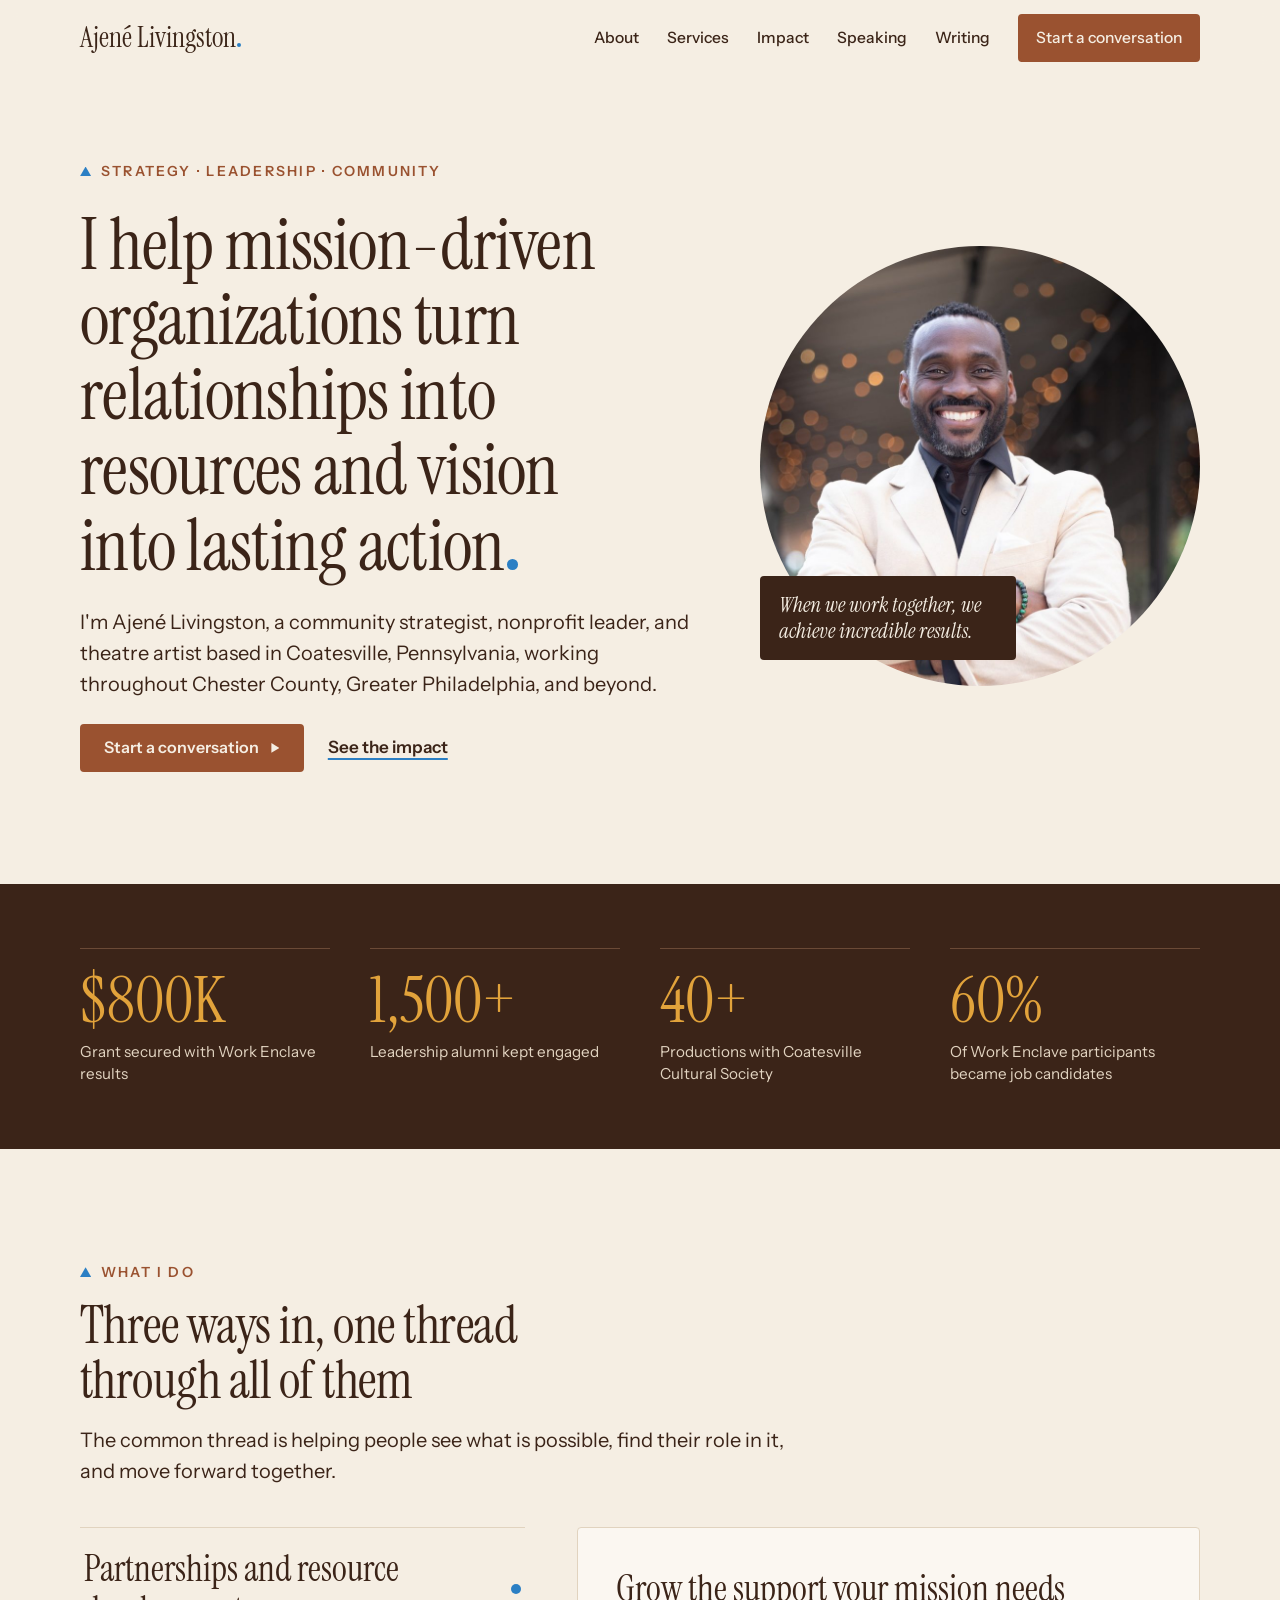
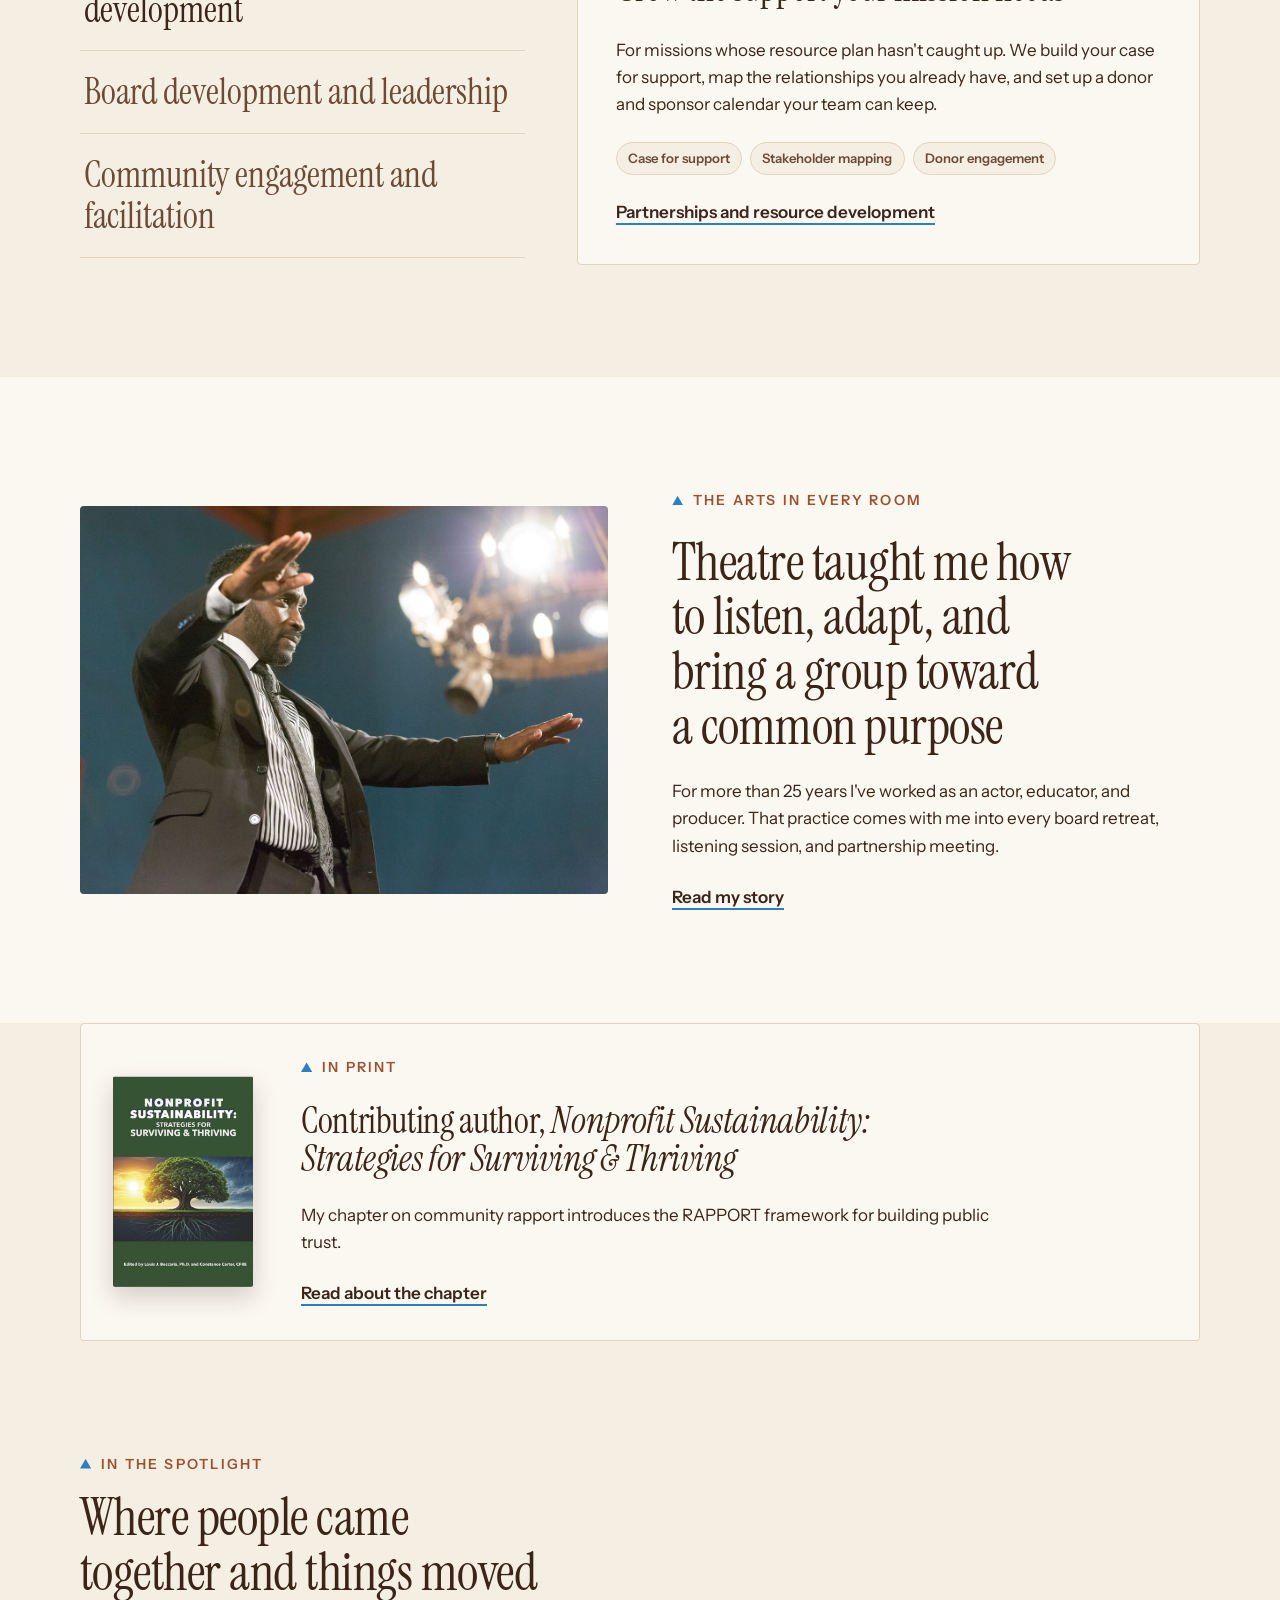
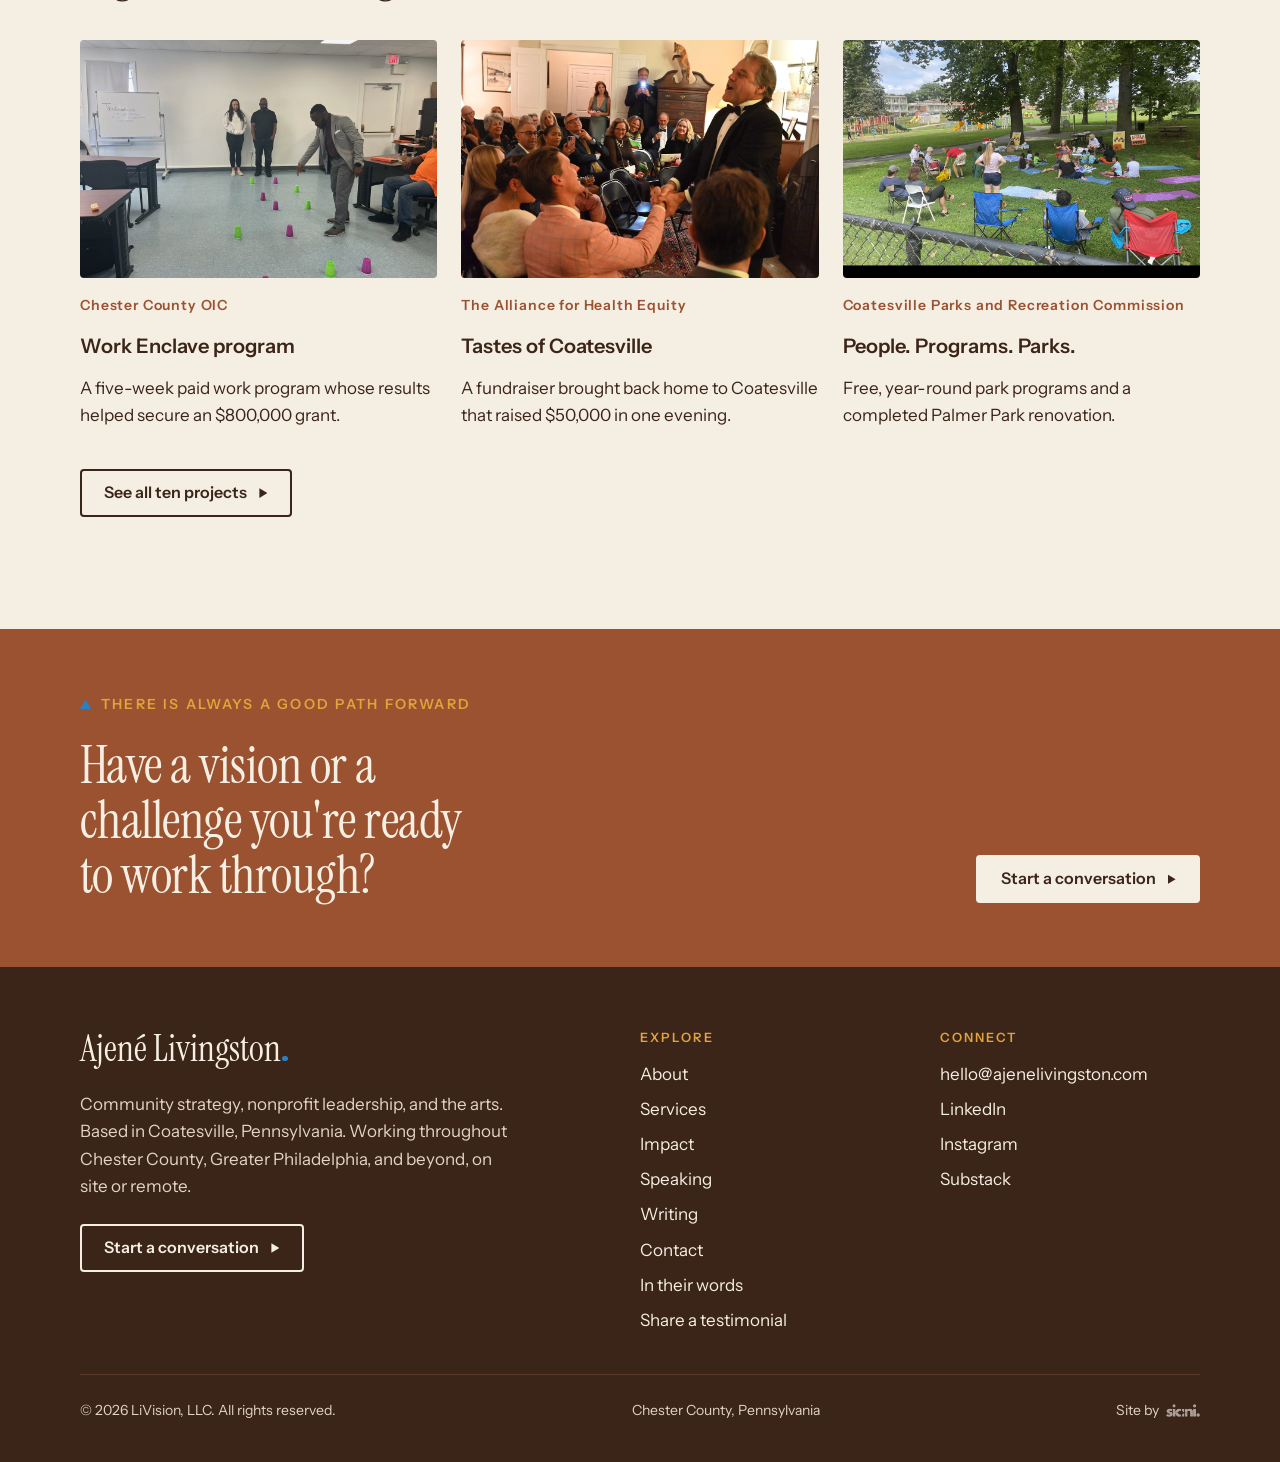
==== index.html @ 31f943c6 "In their words: a testimonials page with a lead letter and every published testimonial; links from e" ====
<!doctype html>
<html lang="en">
<head>
<meta charset="utf-8">
<meta name="viewport" content="width=device-width, initial-scale=1, viewport-fit=cover">
<title>Ajené Livingston | Nonprofit Strategy, Board Development and Community Engagement in Chester County, PA</title>
<meta name="description" content="Coatesville-based Ajené Livingston helps nonprofits, foundations, and community partners across Chester County and Greater Philadelphia build partnerships, grow resources, strengthen boards, and bring communities into the conversation.">
<link rel="canonical" href="https://ajenelivingston.com/">
<meta property="og:type" content="website">
<meta property="og:site_name" content="Ajené Livingston">
<meta property="og:title" content="Ajené Livingston | Community strategist and nonprofit consultant">
<meta property="og:description" content="Partnerships, resource development, board and leadership support, and community engagement for mission-driven organizations in Chester County and Greater Philadelphia.">
<meta property="og:url" content="https://ajenelivingston.com/">
<meta property="og:image" content="https://ajenelivingston.com/assets/og-image.jpg">
<meta name="twitter:card" content="summary_large_image">
<meta name="theme-color" content="#F5EEE3">
<link rel="icon" href="assets/favicon.svg" type="image/svg+xml">
<link rel="preconnect" href="https://fonts.googleapis.com">
<link rel="preconnect" href="https://fonts.gstatic.com" crossorigin>
<link rel="stylesheet" href="https://fonts.googleapis.com/css2?family=Instrument+Sans:wght@400;500;600;700&amp;family=Instrument+Serif:ital@0;1&amp;display=swap">
<link rel="stylesheet" href="assets/styles.css?v=20261022a">
<script type="application/ld+json">
{
  "@context": "https://schema.org",
  "@graph": [
    {
      "@type": "Person",
      "@id": "https://ajenelivingston.com/#ajene",
      "name": "Ajené Livingston",
      "url": "https://ajenelivingston.com/",
      "jobTitle": "Community strategist and nonprofit consultant",
      "description": "Community-centered strategist, nonprofit leader, and performance artist with more than 20 years in nonprofit leadership and community engagement and more than 25 years in theatre.",
      "alumniOf": { "@type": "CollegeOrUniversity", "name": "Cheyney University of Pennsylvania" },
      "worksFor": { "@id": "https://ajenelivingston.com/#livision" },
      "knowsAbout": ["Nonprofit strategy", "Resource development", "Fundraising strategy", "Strategic partnerships", "Board development", "Leadership coaching", "Community engagement", "Meeting and retreat facilitation", "Arts and cultural programming", "Theatre"],
      "homeLocation": { "@type": "Place", "name": "Coatesville, Pennsylvania" },
      "sameAs": ["https://www.linkedin.com/in/ajen%C3%A9-livingston-2b1a8a161/", "https://www.instagram.com/ajene.livingston/", "https://substack.com/@ajenelivingston1"]
    },
    {
      "@type": "ProfessionalService",
      "@id": "https://ajenelivingston.com/#livision",
      "name": "LiVision, LLC",
      "url": "https://ajenelivingston.com/",
      "founder": { "@id": "https://ajenelivingston.com/#ajene" },
      "areaServed": ["Coatesville, PA", "Chester County, PA", "Greater Philadelphia"],
      "serviceType": ["Strategic partnerships and resource development", "Board development and leadership support", "Community engagement and facilitation"]
    }
  ]
}
</script>
</head>
<body>
<div class="intro" id="intro" aria-hidden="true" hidden>
  <p class="intro__mark">Ajené Livingston<span class="intro__dot"></span></p>
</div>
<script>
  (function () {
    var seen = false;
    try { seen = sessionStorage.getItem("al-intro") === "1"; sessionStorage.setItem("al-intro", "1"); } catch (e) {}
    if (seen) return;
    document.getElementById("intro").hidden = false;
    document.documentElement.classList.add("intro-on");
    /* Safety net: never leave the screen up if the main script fails to load */
    setTimeout(function () {
      document.getElementById("intro").hidden = true;
      document.documentElement.classList.remove("intro-on");
    }, 4500);
  })();
</script>
<a class="skip-link" href="#main">Skip to main content</a>

<header class="site-header">
  <div class="wrap header-inner">
    <a class="brand" href="index.html" aria-label="Ajené Livingston, home">Ajené Livingston<span class="dot" aria-hidden="true"></span></a>
    <button class="nav-toggle" type="button" aria-expanded="false" aria-controls="site-nav"><span class="bars" aria-hidden="true"></span><span class="label">Menu</span></button>
    <nav id="site-nav" class="site-nav" aria-label="Main">
      <ul class="nav-list">
        <li><a href="about.html">About</a></li>
        <li><a href="services.html">Services</a></li>
        <li><a href="impact.html">Impact</a></li>
        <li><a href="speaking.html">Speaking</a></li>
        <li><a href="writing.html">Writing</a></li>
        <li><a class="btn btn--small" href="contact.html">Start a conversation</a></li>
      </ul>
    </nav>
  </div>
</header>

<main id="main">
  <section class="hero" aria-labelledby="hero-title">
    <div class="wrap hero-grid">
      <div class="hero-copy">
        <p class="eyebrow rise">Strategy · Leadership · Community</p>
        <h1 id="hero-title" class="rise rise-2">I help mission-driven organizations turn relationships into resources and vision into lasting action<span class="dot" aria-hidden="true"></span></h1>
        <p class="lede rise rise-3">I'm Ajené Livingston, a community strategist, nonprofit leader, and theatre artist based in Coatesville, Pennsylvania, working throughout Chester County, Greater Philadelphia, and beyond.</p>
        <div class="actions rise rise-4">
          <a class="btn" href="contact.html">Start a conversation</a>
          <a class="text-link" href="impact.html">See the impact</a>
        </div>
      </div>
      <div class="hero-media">
        <img class="photo photo--circle" src="assets/images/portrait-cream.jpg" width="900" height="900" fetchpriority="high" alt="Ajené Livingston smiling, arms crossed, in a cream blazer under string lights.">
        <p class="hero-badge hero-badge--quote">When we work together, we achieve incredible results.</p>
      </div>
    </div>
  </section>

  <section class="proof on-dark" aria-labelledby="proof-title">
    <div class="wrap">
      <h2 id="proof-title" class="visually-hidden">By the numbers</h2>
      <ul class="proof-grid" role="list">
        <li class="stat"><span class="stat__num" data-count="800" data-prefix="$" data-suffix="K">$800K</span><span class="stat__label">Grant secured with Work Enclave results</span></li>
        <li class="stat"><span class="stat__num" data-count="1500" data-suffix="+">1,500+</span><span class="stat__label">Leadership alumni kept engaged</span></li>
        <li class="stat"><span class="stat__num" data-count="40" data-suffix="+">40+</span><span class="stat__label">Productions with Coatesville Cultural Society</span></li>
        <li class="stat"><span class="stat__num" data-count="60" data-suffix="%">60%</span><span class="stat__label">Of Work Enclave participants became job candidates</span></li>
      </ul>
    </div>
  </section>

  <section class="section" aria-labelledby="services-title">
    <div class="wrap">
      <div class="section-head">
        <p class="eyebrow">What I do</p>
        <h2 id="services-title">Three ways in, one thread through all of them</h2>
        <p class="lede">The common thread is helping people see what is possible, find their role in it, and move forward together.</p>
      </div>
      <div class="tabs" data-tabs>
        <div class="tablist" role="tablist" aria-label="Services" aria-orientation="vertical">
          <button class="tab" role="tab" id="tab-1" aria-controls="panel-1" aria-selected="true" tabindex="0">Partnerships and resource development</button>
          <button class="tab" role="tab" id="tab-2" aria-controls="panel-2" aria-selected="false" tabindex="-1">Board development and leadership</button>
          <button class="tab" role="tab" id="tab-3" aria-controls="panel-3" aria-selected="false" tabindex="-1">Community engagement and facilitation</button>
        </div>
        <div>
          <div class="tabpanel" role="tabpanel" id="panel-1" aria-labelledby="tab-1" tabindex="0">
            <h3>Grow the support your mission needs</h3>
            <p>For missions whose resource plan hasn't caught up. We build your case for support, map the relationships you already have, and set up a donor and sponsor calendar your team can keep.</p>
            <ul class="tag-row" aria-label="Includes">
              <li class="tag">Case for support</li><li class="tag">Stakeholder mapping</li><li class="tag">Donor engagement</li>
            </ul>
            <a class="text-link" href="partnerships.html">Partnerships and resource development</a>
          </div>
          <div class="tabpanel" role="tabpanel" id="panel-2" aria-labelledby="tab-2" tabindex="0" hidden>
            <h3>Leadership that can move with confidence</h3>
            <p>For leaders and boards in growth or transition. We name the real question, make clear decisions, and give every board member a role they can own.</p>
            <ul class="tag-row" aria-label="Includes">
              <li class="tag">Board retreats</li><li class="tag">Strategic plans</li><li class="tag">Leadership coaching</li>
            </ul>
            <a class="text-link" href="board-leadership.html">Board development and leadership support</a>
          </div>
          <div class="tabpanel" role="tabpanel" id="panel-3" aria-labelledby="tab-3" tabindex="0" hidden>
            <h3>Projects shaped with the community</h3>
            <p>For projects that need to hear from residents. I design the invitation, facilitate with care, and make sure people see how their input gets used.</p>
            <ul class="tag-row" aria-label="Includes">
              <li class="tag">Community listening</li><li class="tag">Facilitation</li><li class="tag">Cultural programming</li>
            </ul>
            <a class="text-link" href="community-engagement.html">Community engagement and facilitation</a>
          </div>
        </div>
      </div>
    </div>
  </section>

  <section class="section" style="background: var(--paper);" aria-labelledby="thread-title">
    <div class="wrap thread">
      <img class="photo" src="assets/images/gospel-arms.jpg" width="1200" height="883" loading="lazy" style="aspect-ratio: 1200 / 883;" alt="Ajené on stage as the Preacher in The Gospel at Colonus, arms outstretched beneath a candle chandelier.">
      <div class="stack">
        <p class="eyebrow">The arts in every room</p>
        <h2 id="thread-title">Theatre taught me how to listen, adapt, and bring a group toward a common purpose</h2>
        <p>For more than 25 years I've worked as an actor, educator, and producer. That practice comes with me into every board retreat, listening session, and partnership meeting.</p>
        <a class="text-link" href="about.html">Read my story</a>
      </div>
    </div>
  </section>

  <section class="section" style="padding-top: 0;" aria-labelledby="print-title">
    <div class="wrap">
      <div class="print-strip">
        <img src="assets/images/book-cover.jpg" width="900" height="1354" loading="lazy" alt="Cover of Nonprofit Sustainability: Strategies for Surviving and Thriving">
        <div class="stack">
          <p class="eyebrow">In print</p>
          <h2 id="print-title">Contributing author, <cite>Nonprofit Sustainability: Strategies for Surviving &amp; Thriving</cite></h2>
          <p>My chapter on community rapport introduces the RAPPORT framework for building public trust.</p>
          <a class="text-link" href="writing.html">Read about the chapter</a>
        </div>
      </div>
    </div>
  </section>

  <section class="section" style="padding-top: 0;" aria-labelledby="work-title">
    <div class="wrap">
      <div class="section-head">
        <p class="eyebrow">In the spotlight</p>
        <h2 id="work-title">Where people came together and things moved</h2>
      </div>
      <ul class="card-grid card-grid--swipe" role="list" aria-label="Featured projects">
        <li class="card">
          <img class="photo" src="assets/images/trust-exercise.jpg" width="1200" height="900" loading="lazy" style="aspect-ratio: 3 / 2; object-fit: cover;" alt="Ajené leading a trust exercise with Work Enclave participants in a training room.">
          <p class="card__org">Chester County OIC</p>
          <h3><a href="impact.html#work-enclave">Work Enclave program</a></h3>
          <p>A five-week paid work program whose results helped secure an $800,000 grant.</p>
        </li>
        <li class="card">
          <img class="photo" src="assets/images/tastes-tenor-crowd.jpg" width="1200" height="801" loading="lazy" style="aspect-ratio: 3 / 2; object-fit: cover;" alt="A tenor in a tuxedo sings while holding hands with a smiling guest in the front row of a full parlor at Tastes of Coatesville.">
          <p class="card__org">The Alliance for Health Equity</p>
          <h3><a href="impact.html#tastes-of-coatesville">Tastes of Coatesville</a></h3>
          <p>A fundraiser brought back home to Coatesville that raised $50,000 in one evening.</p>
        </li>
        <li class="card">
          <img class="photo" src="assets/images/park-story-circle.jpg" width="1200" height="800" loading="lazy" style="aspect-ratio: 3 / 2;" alt="Children gathered on mats for storytelling under shade trees while families watch from lawn chairs at Sundays in the Park.">
          <p class="card__org">Coatesville Parks and Recreation Commission</p>
          <h3><a href="impact.html#parks">People. Programs. Parks.</a></h3>
          <p>Free, year-round park programs and a completed Palmer Park renovation.</p>
        </li>
      </ul>
      <p style="margin-top: var(--space-4);"><a class="btn btn--outline" href="impact.html">See all ten projects</a></p>
    </div>
  </section>

  <!-- Hidden until a testimonial is published in Airtable; testimonials.js reveals it. -->
  <section class="section" style="background: var(--paper);" data-testimonials-section hidden aria-labelledby="quote-title">
    <div class="wrap">
      <div class="t-layout">
        <div class="t-head">
          <p class="eyebrow">In their words</p>
          <h2 id="quote-title">From the people in the room</h2>
        </div>
        <div data-testimonials="home"></div>
      </div>
    </div>
  </section>

  <section class="cta-band section--tight on-dark" aria-labelledby="cta-title">
    <div class="wrap inner">
      <div class="stack">
        <p class="eyebrow">There is always a good path forward</p>
        <h2 id="cta-title">Have a vision or a challenge you're ready to work through?</h2>
      </div>
      <a class="btn" href="contact.html">Start a conversation</a>
    </div>
  </section>
</main>

<footer class="site-footer on-dark">
  <div class="wrap">
    <div class="footer-grid">
      <div class="stack">
        <p class="footer-brand">Ajené Livingston<span class="dot" aria-hidden="true"></span></p>
        <p class="footer-note">Community strategy, nonprofit leadership, and the arts. Based in Coatesville, Pennsylvania. Working throughout Chester County, Greater Philadelphia, and beyond, on site or remote.</p>
        <p><a class="btn btn--outline" href="contact.html">Start a conversation</a></p>
      </div>
      <nav aria-label="Footer">
        <h2>Explore</h2>
        <ul class="footer-list">
          <li><a href="about.html">About</a></li>
          <li><a href="services.html">Services</a></li>
          <li><a href="impact.html">Impact</a></li>
          <li><a href="speaking.html">Speaking</a></li>
          <li><a href="writing.html">Writing</a></li>
          <li><a href="contact.html">Contact</a></li>
          <li><a href="testimonials.html">In their words</a></li>
          <li><a href="share.html">Share a testimonial</a></li>
        </ul>
      </nav>
      <div>
        <h2>Connect</h2>
        <ul class="footer-list">
          <li><a href="mailto:hello@ajenelivingston.com">hello@ajenelivingston.com</a></li>
          <li><a href="https://www.linkedin.com/in/ajen%C3%A9-livingston-2b1a8a161/">LinkedIn</a></li>
          <li><a href="https://www.instagram.com/ajene.livingston/">Instagram</a></li>
          <li><a href="https://substack.com/@ajenelivingston1">Substack</a></li>
        </ul>
      </div>
    </div>
    <div class="footer-legal">
      <p>© <span id="year">2026</span> LiVision, LLC. All rights reserved.</p>
      <p>Chester County, Pennsylvania</p>
      <p class="by-sc">Site by <img src="assets/images/siani-creates.png" alt="Siani Creates" width="35" height="13" loading="lazy"></p>
    </div>
  </div>
</footer>
<script src="assets/site.js?v=20261022a" defer></script>
<script src="assets/testimonials.js?v=20261022a" defer></script>
</body>
</html>
---- assets/styles.css ----
/* Ajené Livingston · site styles
   Layout: left-aligned editorial grid on cream; people in circles; one Lagoon dot per screen;
   mahogany bands for proof, clay for action. Single brand theme by design. */
:root {
  --cream: #F5EEE3;
  --paper: #FBF7F1;
  --sand: #EDE3D4;
  --line: #E1D3BF;
  --clay: #9A5230;
  --clay-deep: #7E4225;
  --marigold: #E2A33B;
  --mahogany: #3B2418;
  --ink: #3B2418;
  --muted: #6B4A36;
  --lagoon: #2B7FC4;
  --on-dark: #F5EEE3;
  --on-dark-muted: #E2D4C1;

  --font-display: "Instrument Serif", "Iowan Old Style", "Palatino Linotype", Georgia, serif;
  --font-text: "Instrument Sans", "Helvetica Neue", Arial, sans-serif;

  --step--1: 0.875rem;
  --step-0: 1.0625rem;
  --step-1: 1.25rem;
  --step-2: 1.5rem;
  --step-3: clamp(1.75rem, 1.4rem + 1.4vw, 2.25rem);
  --step-4: clamp(2.25rem, 1.6rem + 2.6vw, 3.25rem);
  --step-5: clamp(2.6rem, 1.7rem + 4vw, 4.5rem);

  --space-1: 0.5rem;
  --space-2: 1rem;
  --space-3: 1.5rem;
  --space-4: 2.5rem;
  --space-5: 4rem;
  --space-6: clamp(4rem, 3rem + 5vw, 7.5rem);

  --wrap: 1200px;
  --gutter: clamp(16px, 4vw, 40px);
  --radius: 4px;
  color-scheme: light;
}

*, *::before, *::after { box-sizing: border-box; }
html { scroll-behavior: smooth; -webkit-text-size-adjust: 100%; }
body {
  margin: 0;
  background: var(--cream);
  color: var(--ink);
  font-family: var(--font-text);
  font-size: var(--step-0);
  line-height: 1.6;
  text-rendering: optimizeLegibility;
}
img, video { max-width: 100%; height: auto; display: block; }
h1, h2, h3, h4 { margin: 0; font-weight: 400; text-wrap: balance; }
h1, h2 { font-family: var(--font-display); line-height: 1.05; letter-spacing: -0.01em; }
h1 { font-size: var(--step-5); }
h2 { font-size: var(--step-4); }
h3 { font-family: var(--font-text); font-size: var(--step-1); font-weight: 600; line-height: 1.3; }
p { margin: 0; max-width: 65ch; }
ul, ol { margin: 0; padding: 0; }
a { color: var(--ink); text-decoration-color: var(--lagoon); text-decoration-thickness: 2px; text-underline-offset: 5px; }
a:hover { color: var(--clay); }
:focus-visible { outline: 3px solid var(--lagoon); outline-offset: 3px; border-radius: 2px; }
.on-dark :focus-visible, .site-footer :focus-visible { outline-color: var(--marigold); }
.visually-hidden { position: absolute !important; width: 1px; height: 1px; padding: 0; margin: -1px; overflow: hidden; clip: rect(0 0 0 0); white-space: nowrap; border: 0; }

.wrap { width: 100%; max-width: var(--wrap); margin-inline: auto; padding-inline: var(--gutter); }
.section { padding-block: var(--space-6); }
.section--tight { padding-block: var(--space-5); }
.stack { display: flex; flex-direction: column; gap: var(--space-3); }
.lede { font-size: var(--step-1); line-height: 1.55; color: var(--ink); max-width: 60ch; }
.muted { color: var(--muted); }

/* The brand's period */
.dot { display: inline-block; width: 0.15em; height: 0.15em; border-radius: 50%; background: var(--lagoon); margin-left: 0.04em; vertical-align: baseline; }

/* Section marker: small Lagoon triangle + label */
.eyebrow {
  display: inline-flex; align-items: center; gap: 0.6rem;
  font-size: var(--step--1); font-weight: 600; letter-spacing: 0.16em; text-transform: uppercase; color: var(--clay);
}
.eyebrow::before {
  content: ""; width: 0.7rem; height: 0.6rem; background: var(--lagoon);
  clip-path: polygon(50% 0, 100% 100%, 0 100%); flex: none;
}
.on-dark .eyebrow { color: var(--marigold); }

/* Skip link */
.skip-link {
  position: absolute; left: var(--gutter); top: -100px; z-index: 100;
  background: var(--mahogany); color: var(--on-dark); padding: 0.75rem 1rem; text-decoration: none; font-weight: 600;
}
.skip-link:focus { top: calc(env(safe-area-inset-top, 0px) + 12px); color: var(--on-dark); }

/* Header */
.site-header {
  position: sticky; top: env(safe-area-inset-top, 0px); z-index: 50;
  background: rgba(245, 238, 227, 0.94);
  backdrop-filter: saturate(1.2) blur(8px);
  border-bottom: 1px solid transparent;
  transition: border-color 0.2s ease, box-shadow 0.2s ease;
}
.site-header.is-scrolled { border-bottom-color: var(--line); }
.header-inner { display: flex; align-items: center; justify-content: space-between; gap: var(--space-2); min-height: 76px; }
.brand { font-family: var(--font-display); font-size: 1.75rem; line-height: 1; text-decoration: none; color: var(--ink); white-space: nowrap; }
.brand:hover { color: var(--ink); }
.nav-list { display: flex; align-items: center; gap: 1.75rem; list-style: none; }
.nav-list a { text-decoration: none; font-weight: 500; font-size: 0.975rem; padding-block: 0.6rem; display: inline-block; }
.nav-list a[aria-current="page"], .nav-list a[aria-current="true"] { text-decoration: underline; text-decoration-color: var(--lagoon); text-decoration-thickness: 2px; text-underline-offset: 8px; }
.nav-toggle {
  display: none; align-items: center; gap: 0.5rem; min-height: 44px; padding: 0 0.9rem;
  background: transparent; border: 1px solid var(--line); color: var(--ink); font: 600 0.95rem var(--font-text); border-radius: var(--radius); cursor: pointer;
}
.nav-toggle .bars { width: 18px; height: 12px; position: relative; }
.nav-toggle .bars::before, .nav-toggle .bars::after { content: ""; position: absolute; left: 0; right: 0; height: 2px; background: currentColor; transition: transform 0.2s ease; }
.nav-toggle .bars::before { top: 1px; }
.nav-toggle .bars::after { bottom: 1px; }
.nav-toggle[aria-expanded="true"] .bars::before { transform: translateY(4px) rotate(45deg); }
.nav-toggle[aria-expanded="true"] .bars::after { transform: translateY(-5px) rotate(-45deg); }

@media (max-width: 920px) {
  .nav-toggle { display: inline-flex; }
  .site-nav { position: absolute; left: 0; right: 0; top: 100%; background: var(--cream); border-bottom: 1px solid var(--line); }
  .site-nav[data-open="false"] { display: none; }
  .nav-list { flex-direction: column; align-items: stretch; gap: 0; padding: 0.5rem var(--gutter) 1.25rem; }
  .nav-list a { display: block; padding-block: 0.85rem; border-bottom: 1px solid var(--line); }
  .nav-list li:last-child a { border-bottom: 0; }
  .nav-list .btn { margin-top: 1rem; justify-content: center; }
}

/* Buttons */
.btn {
  display: inline-flex; align-items: center; gap: 0.75rem; min-height: 48px; padding: 0 1.4rem;
  background: var(--clay); color: var(--on-dark); text-decoration: none; font-weight: 600; font-size: 1rem;
  border: 2px solid var(--clay); border-radius: var(--radius); cursor: pointer; font-family: var(--font-text);
  transition: background 0.2s ease, border-color 0.2s ease, transform 0.2s ease;
}
.btn::after { content: ""; width: 0.5rem; height: 0.6rem; background: currentColor; clip-path: polygon(0 0, 100% 50%, 0 100%); transition: transform 0.2s ease; }
.btn:hover { background: var(--clay-deep); border-color: var(--clay-deep); color: var(--on-dark); }
.btn:hover::after { transform: translateX(3px); }
.btn--outline { background: transparent; color: var(--ink); border-color: var(--ink); }
.btn--outline:hover { background: var(--ink); color: var(--on-dark); border-color: var(--ink); }
.on-dark .btn--outline { color: var(--on-dark); border-color: var(--on-dark); }
.on-dark .btn--outline:hover { background: var(--on-dark); color: var(--mahogany); }
.btn--small { min-height: 44px; padding: 0 1rem; font-size: 0.95rem; }
.text-link { font-weight: 600; }
.actions { display: flex; flex-wrap: wrap; align-items: center; gap: 1rem 1.5rem; }

/* Media placeholders: where photos and video go */
.media {
  position: relative; width: 100%; max-width: 100%; aspect-ratio: var(--ratio, 4 / 3);
  background: repeating-linear-gradient(135deg, var(--paper) 0 14px, var(--sand) 14px 15px);
  border: 2px dashed #C9AE8F; border-radius: var(--radius);
  display: flex; flex-direction: column; align-items: center; justify-content: center; gap: 0.4rem;
  padding: 1.25rem; text-align: center; color: var(--muted);
}
.media__tag { font-size: 0.75rem; font-weight: 700; letter-spacing: 0.18em; text-transform: uppercase; color: var(--clay); }
.media__desc { font-size: 0.9rem; line-height: 1.45; max-width: 34ch; }
.media__size { font-size: 0.78rem; font-variant-numeric: tabular-nums; }
.media--circle { border-radius: 50%; --ratio: 1 / 1; padding: 12%; }
.media--video { --ratio: 16 / 9; background: var(--mahogany); border-color: #6B4A36; color: var(--on-dark-muted); }
.media--video .media__tag { color: var(--marigold); }
.play {
  width: 72px; height: 72px; border-radius: 50%; border: 0; background: var(--cream); color: var(--mahogany);
  display: inline-flex; align-items: center; justify-content: center; cursor: pointer; margin-bottom: 0.5rem;
  transition: transform 0.2s ease, background 0.2s ease;
}
.play::before { content: ""; width: 20px; height: 24px; margin-left: 5px; background: currentColor; clip-path: polygon(0 0, 100% 50%, 0 100%); }
.play:hover { transform: scale(1.06); background: var(--marigold); }
.media__status { font-size: 0.85rem; color: var(--on-dark); min-height: 1.4em; }

/* Hero */
.hero { padding-block: clamp(2.5rem, 2rem + 4vw, 6rem) var(--space-6); }
.hero-grid { display: grid; grid-template-columns: minmax(0, 7fr) minmax(0, 5fr); gap: clamp(2rem, 5vw, 5rem); align-items: center; }
.hero h1 { font-size: clamp(2.5rem, 1.6rem + 3.6vw, 4.6rem); }
.hero-copy { display: flex; flex-direction: column; gap: var(--space-3); min-width: 0; }
.hero-media { position: relative; min-width: 0; }
.hero-media .media--circle { max-width: 460px; margin-inline: auto; }
.hero-badge {
  position: absolute; left: 0; bottom: 6%; background: var(--mahogany); color: var(--on-dark);
  padding: 0.9rem 1.1rem; max-width: 15rem; font-size: 0.9rem; line-height: 1.4; border-radius: var(--radius);
}
.hero-badge strong { display: block; font-family: var(--font-display); font-weight: 400; font-size: 2rem; line-height: 1; color: var(--marigold); }
@media (max-width: 860px) {
  .hero-grid { grid-template-columns: minmax(0, 1fr); }
  .hero-media .media--circle { max-width: 340px; }
}

/* Load sequence: one orchestrated moment */
@media (prefers-reduced-motion: no-preference) {
  .rise { animation: rise 0.7s cubic-bezier(.2,.7,.2,1) both; }
  .rise-2 { animation-delay: 0.08s; }
  .rise-3 { animation-delay: 0.16s; }
  .rise-4 { animation-delay: 0.24s; }
  .hero h1 .dot, .page-hero h1 .dot { animation: drop 0.6s cubic-bezier(.3,1.6,.5,1) 0.55s both; }
  .hero-media .media--circle { animation: grow 0.9s cubic-bezier(.2,.7,.2,1) 0.1s both; }
}
@keyframes rise { from { opacity: 0; transform: translateY(14px); } to { opacity: 1; transform: none; } }
@keyframes drop { from { transform: translateY(-0.8em) scale(0.4); } to { transform: none; } }
@keyframes grow { from { transform: scale(0.94); opacity: 0.4; } to { transform: none; opacity: 1; } }

/* Opening screen: wordmark on cream, then the homepage */
html.intro-on { overflow: hidden; }
.intro-on .rise, .intro-on .hero h1 .dot, .intro-on .hero-media .media--circle { animation-play-state: paused; }
.intro {
  position: fixed; inset: 0; z-index: 200; background: var(--cream);
  display: flex; align-items: center; justify-content: center; padding-inline: 16px;
  transition: opacity 0.6s ease, transform 0.7s cubic-bezier(.7,0,.3,1);
}
.intro__mark {
  margin: 0; max-width: none; font-family: var(--font-display); font-size: clamp(2.6rem, 1.4rem + 6vw, 6.5rem);
  line-height: 1; letter-spacing: -0.01em; color: var(--ink); white-space: nowrap; opacity: 0; transform: translateY(16px);
}
.intro__dot {
  display: inline-block; width: 0.15em; height: 0.15em; border-radius: 50%; background: var(--lagoon);
  margin-left: 0.05em; opacity: 0; transform: translateY(-1.2em) scale(0.3);
}
.intro--go .intro__mark { animation: rise 0.8s cubic-bezier(.2,.7,.2,1) forwards; }
.intro--go .intro__dot { animation: dropin 0.55s cubic-bezier(.3,1.6,.5,1) 0.75s forwards; }
.intro--out { opacity: 0; transform: translateY(-4%); }
@keyframes dropin { from { opacity: 1; transform: translateY(-1.2em) scale(0.3); } to { opacity: 1; transform: none; } }
@media (prefers-reduced-motion: reduce) {
  .intro__mark, .intro__dot { opacity: 1; transform: none; }
  .intro--out { transform: none; }
}

/* Proof band */
.proof { background: var(--mahogany); color: var(--on-dark); padding-block: var(--space-5); }
.proof-grid { display: grid; grid-template-columns: repeat(4, minmax(0, 1fr)); gap: var(--space-4); }
.stat { display: flex; flex-direction: column; gap: 0.5rem; border-top: 1px solid #6B4A36; padding-top: 1.25rem; }
.stat__num { font-family: var(--font-display); font-size: clamp(2.75rem, 2rem + 2.5vw, 4rem); line-height: 1; color: var(--marigold); font-variant-numeric: tabular-nums; }
.stat__label { font-size: 0.95rem; line-height: 1.45; color: var(--on-dark-muted); }
@media (max-width: 860px) { .proof-grid { grid-template-columns: repeat(2, minmax(0, 1fr)); } }
@media (max-width: 460px) { .proof-grid { grid-template-columns: minmax(0, 1fr); } }

/* Section head */
.section-head { display: flex; flex-direction: column; gap: var(--space-2); margin-bottom: var(--space-4); max-width: 46rem; }

/* Tabs */
.tabs { display: grid; grid-template-columns: minmax(0, 5fr) minmax(0, 7fr); gap: clamp(1.5rem, 4vw, 4rem); align-items: start; }
.tablist { display: flex; flex-direction: column; border-top: 1px solid var(--line); }
.tab {
  text-align: left; background: transparent; border: 0; border-bottom: 1px solid var(--line); padding: 1.25rem 0.25rem;
  font: 400 var(--step-3) / 1.15 var(--font-display); color: var(--muted); cursor: pointer; display: flex; align-items: baseline; gap: 0.9rem;
  transition: color 0.2s ease;
}
.tab .tab__num { font: 600 0.8rem var(--font-text); letter-spacing: 0.12em; color: var(--clay); min-width: 1.6rem; }
.tab:hover { color: var(--ink); }
.tab[aria-selected="true"] { color: var(--ink); }
.tab[aria-selected="true"]::after { content: ""; width: 0.3em; height: 0.3em; border-radius: 50%; background: var(--lagoon); margin-left: auto; align-self: center; flex: none; }
.tabpanel { background: var(--paper); border: 1px solid var(--line); border-radius: var(--radius); padding: clamp(1.5rem, 3vw, 2.5rem); display: flex; flex-direction: column; gap: var(--space-3); min-width: 0; }
.tabpanel h3 { font-family: var(--font-display); font-weight: 400; font-size: var(--step-3); }
.tag-row { display: flex; flex-wrap: wrap; gap: 0.5rem; list-style: none; }
.tag { font-size: 0.82rem; font-weight: 600; padding: 0.3rem 0.7rem; border: 1px solid var(--line); border-radius: 999px; background: var(--cream); color: var(--muted); }
@media (max-width: 860px) { .tabs { grid-template-columns: minmax(0, 1fr); } }

/* Thread note (arts as method) */
.thread { display: grid; grid-template-columns: minmax(0, 1fr) minmax(0, 1fr); gap: clamp(2rem, 5vw, 5rem); align-items: center; }
@media (max-width: 860px) { .thread { grid-template-columns: minmax(0, 1fr); } }

/* Process steps: a real sequence, so numbered */
.steps { list-style: none; display: grid; grid-template-columns: repeat(4, minmax(0, 1fr)); gap: var(--space-3); counter-reset: step; }
.steps li { counter-increment: step; display: flex; flex-direction: column; gap: 0.6rem; padding-top: 1.25rem; border-top: 2px solid var(--ink); }
.steps li::before { content: counter(step); font: 400 var(--step-3) / 1 var(--font-display); color: var(--clay); }
.steps h3 { font-size: var(--step-1); }
@media (max-width: 920px) { .steps { grid-template-columns: repeat(2, minmax(0, 1fr)); } }
@media (max-width: 520px) { .steps { grid-template-columns: minmax(0, 1fr); } }

/* Cards */
.card-grid { display: grid; grid-template-columns: repeat(3, minmax(0, 1fr)); gap: var(--space-3); }
@media (max-width: 920px) { .card-grid { grid-template-columns: repeat(2, minmax(0, 1fr)); } }
@media (max-width: 600px) { .card-grid { grid-template-columns: minmax(0, 1fr); } }
.card { display: flex; flex-direction: column; gap: 1rem; min-width: 0; }
.card h3 a { text-decoration: none; }
.card h3 a:hover { text-decoration: underline; text-decoration-color: var(--lagoon); }
.card__org { font-size: var(--step--1); font-weight: 600; letter-spacing: 0.06em; color: var(--clay); }

/* Quote */
.quote { display: grid; grid-template-columns: minmax(0, 1fr); gap: var(--space-3); max-width: 52rem; }
.quote blockquote { margin: 0; font-family: var(--font-display); font-size: var(--step-4); line-height: 1.12; }
.quote figcaption { font-size: 0.95rem; color: var(--muted); }
.placeholder-text { background: var(--sand); border: 1px dashed #C9AE8F; padding: 0 0.3em; border-radius: 3px; color: var(--muted); font-style: normal; }

/* CTA band */
.cta-band { background: var(--clay); color: var(--on-dark); }
.cta-band .inner { display: flex; flex-wrap: wrap; align-items: flex-end; justify-content: space-between; gap: var(--space-3); }
.cta-band h2 { max-width: 20ch; }
.cta-band .btn { background: var(--cream); color: var(--mahogany); border-color: var(--cream); }
.cta-band .btn:hover { background: var(--mahogany); color: var(--on-dark); border-color: var(--mahogany); }
.cta-band :focus-visible { outline-color: var(--cream); }

/* Footer */
.site-footer { background: var(--mahogany); color: var(--on-dark); padding-block: var(--space-5) var(--space-4); }
.site-footer a { color: var(--on-dark); }
.site-footer a:hover { color: var(--marigold); }
.footer-grid { display: grid; grid-template-columns: minmax(0, 2fr) minmax(0, 1fr) minmax(0, 1fr); gap: var(--space-4); }
.footer-brand { font-family: var(--font-display); font-size: 2.25rem; line-height: 1; }
.footer-grid h2 { font-family: var(--font-text); font-size: 0.8rem; font-weight: 600; letter-spacing: 0.16em; text-transform: uppercase; color: var(--marigold); margin-bottom: 1rem; }
.footer-note { color: var(--on-dark-muted); max-width: 40ch; }
.footer-list { list-style: none; display: flex; flex-direction: column; gap: 0.5rem; }
.footer-list a { text-decoration: none; }
.footer-list a:hover { text-decoration: underline; }
.footer-legal { margin-top: var(--space-4); padding-top: var(--space-3); border-top: 1px solid #5A3B2B; display: flex; flex-wrap: wrap; justify-content: space-between; gap: 1rem; font-size: 0.875rem; color: var(--on-dark-muted); }
@media (max-width: 760px) { .footer-grid { grid-template-columns: minmax(0, 1fr); } }

/* Inner page hero */
.page-hero { padding-block: clamp(2.5rem, 2rem + 4vw, 5.5rem) var(--space-5); }
.page-hero .inner { display: grid; grid-template-columns: minmax(0, 7fr) minmax(0, 5fr); gap: clamp(2rem, 5vw, 5rem); align-items: end; }
.page-hero .copy { display: flex; flex-direction: column; gap: var(--space-3); min-width: 0; }
@media (max-width: 860px) { .page-hero .inner { grid-template-columns: minmax(0, 1fr); } }

/* Jump links */
.jump { display: flex; flex-wrap: wrap; gap: 0.75rem; list-style: none; }
.jump a { display: inline-flex; align-items: center; min-height: 44px; padding: 0 1rem; border: 1px solid var(--line); border-radius: 999px; text-decoration: none; font-weight: 600; font-size: 0.95rem; background: var(--paper); }
.jump a:hover { border-color: var(--clay); color: var(--clay); }

/* Service blocks */
.service { display: grid; grid-template-columns: minmax(0, 4fr) minmax(0, 8fr); gap: clamp(1.5rem, 5vw, 5rem); padding-block: var(--space-5); border-top: 1px solid var(--line); scroll-margin-top: 96px; }
.service__head { display: flex; flex-direction: column; gap: 1rem; position: sticky; top: 110px; align-self: start; }
.service__head h2 { font-size: var(--step-4); }
.service__body { display: flex; flex-direction: column; gap: var(--space-3); min-width: 0; }
.pair { display: grid; grid-template-columns: minmax(0, 1fr) minmax(0, 1fr); gap: var(--space-3); }
.pair h3 { font-size: var(--step--1); letter-spacing: 0.14em; text-transform: uppercase; color: var(--clay); margin-bottom: 0.5rem; }
.package { background: var(--mahogany); color: var(--on-dark); padding: 1.25rem 1.5rem; border-radius: var(--radius); display: flex; flex-wrap: wrap; align-items: center; justify-content: space-between; gap: 0.5rem 1.5rem; }
.package .label { font-size: 0.78rem; font-weight: 700; letter-spacing: 0.16em; text-transform: uppercase; color: var(--marigold); }
.package__text { display: flex; flex-direction: column; gap: 0.3rem; }
.package .name { font-family: var(--font-display); font-size: var(--step-2); line-height: 1.15; }
@media (max-width: 860px) {
  .service { grid-template-columns: minmax(0, 1fr); }
  .service__head { position: static; }
  .pair { grid-template-columns: minmax(0, 1fr); }
}

/* Disclosure (accordions) */
.disclosure { border-top: 1px solid var(--line); }
.disclosure:last-of-type { border-bottom: 1px solid var(--line); }
.disclosure summary {
  list-style: none; cursor: pointer; display: flex; align-items: center; justify-content: space-between; gap: 1rem;
  padding-block: 1.1rem; font-weight: 600; font-size: var(--step-1); min-height: 44px;
}
.disclosure summary::-webkit-details-marker { display: none; }
.disclosure summary::after {
  content: ""; width: 0.75rem; height: 0.65rem; background: var(--clay); flex: none;
  clip-path: polygon(0 0, 100% 0, 50% 100%); transition: transform 0.2s ease;
}
.disclosure[open] summary::after { transform: rotate(180deg); background: var(--lagoon); }
.disclosure .disclosure__body { padding-bottom: 1.4rem; display: flex; flex-direction: column; gap: 1rem; }
.check-list { list-style: none; display: flex; flex-direction: column; gap: 0.6rem; }
.check-list li { position: relative; padding-left: 1.5rem; }
.check-list li::before { content: ""; position: absolute; left: 0; top: 0.62em; width: 0.45rem; height: 0.45rem; border-radius: 50%; background: var(--lagoon); }

.facts { margin: 0; display: grid; grid-template-columns: minmax(0, 1fr); gap: 0.75rem; }
.facts div { display: grid; grid-template-columns: 7rem minmax(0, 1fr); gap: 1rem; }
.facts dt { font-size: 0.78rem; font-weight: 700; letter-spacing: 0.14em; text-transform: uppercase; color: var(--clay); padding-top: 0.2em; }
.facts dd { margin: 0; }

/* Filters + cases */
.filters { display: flex; flex-wrap: wrap; gap: 0.6rem; margin-bottom: var(--space-2); }
.chip {
  min-height: 44px; padding: 0 1.1rem; border-radius: 999px; border: 1px solid var(--line); background: var(--paper);
  color: var(--ink); font: 600 0.95rem var(--font-text); cursor: pointer; transition: background 0.2s ease, border-color 0.2s ease;
}
.chip:hover { border-color: var(--clay); }
.chip[aria-pressed="true"] { background: var(--mahogany); border-color: var(--mahogany); color: var(--on-dark); }
.result-count { font-size: 0.95rem; color: var(--muted); margin-bottom: var(--space-4); }
.cases { display: grid; grid-template-columns: repeat(2, minmax(0, 1fr)); gap: var(--space-5) var(--space-4); list-style: none; }
.case { display: flex; flex-direction: column; gap: 1rem; min-width: 0; }
.case h2 { font-size: var(--step-3); }
.case .disclosure summary { font-size: 1rem; }
@media (max-width: 760px) { .cases { grid-template-columns: minmax(0, 1fr); } }
.case-list { list-style: none; display: flex; flex-direction: column; gap: var(--space-6); }
.case--feature { display: grid; grid-template-columns: minmax(0, 5fr) minmax(0, 7fr); gap: clamp(1.5rem, 5vw, 4.5rem); align-items: start; scroll-margin-top: 110px; }
.case--feature:nth-child(even) > .media { order: 2; }
.case__body { display: flex; flex-direction: column; gap: 1rem; min-width: 0; }
.case__body h2 { font-size: var(--step-4); }
.case__result { display: flex; align-items: baseline; gap: 1rem; padding-block: 1rem; border-block: 1px solid var(--line); max-width: none; }
.case__num { font-family: var(--font-display); font-size: clamp(2.4rem, 1.8rem + 2vw, 3.4rem); line-height: 1; color: var(--clay); flex: none; font-variant-numeric: tabular-nums; }
.case__body .disclosure h3 { font-size: var(--step-0); margin-top: 0.5rem; }
.program-grid { display: grid; grid-template-columns: repeat(3, minmax(0, 1fr)); gap: 1.25rem; }
.program-grid > div { background: var(--cream); border: 1px solid var(--line); border-radius: var(--radius); padding: 1rem 1.1rem; display: flex; flex-direction: column; gap: 0.4rem; }
.program-grid h3 { color: var(--clay); font-size: 0.8rem !important; letter-spacing: 0.14em; text-transform: uppercase; margin: 0 !important; }
.program-grid p { font-size: 0.95rem; }
.calendar { list-style: none; display: flex; flex-direction: column; }
.calendar li { display: grid; grid-template-columns: 6.5rem minmax(0, 12rem) minmax(0, 1fr); gap: 0.5rem 1.25rem; padding-block: 0.8rem; border-top: 1px solid var(--line); align-items: baseline; }
.calendar li:last-child { border-bottom: 1px solid var(--line); }
.calendar__when { font-size: 0.8rem; font-weight: 700; letter-spacing: 0.12em; text-transform: uppercase; color: var(--clay); }
.calendar__what { font-weight: 600; }
.calendar__note { color: var(--muted); font-size: 0.95rem; }
.card-grid .card[id] { scroll-margin-top: 110px; padding-top: 1.25rem; border-top: 2px solid var(--ink); }
@media (max-width: 860px) {
  .case--feature { grid-template-columns: minmax(0, 1fr); }
  .case--feature:nth-child(even) > .media { order: 0; }
  .program-grid { grid-template-columns: minmax(0, 1fr); }
  .calendar li { grid-template-columns: minmax(0, 1fr); gap: 0.15rem; }
}

/* About */
.prose { display: flex; flex-direction: column; gap: 1.25rem; }
.prose p { max-width: 62ch; }
.two-col { display: grid; grid-template-columns: minmax(0, 5fr) minmax(0, 7fr); gap: clamp(2rem, 5vw, 5rem); align-items: start; }
@media (max-width: 860px) { .two-col { grid-template-columns: minmax(0, 1fr); } }
.roles { list-style: none; display: flex; flex-direction: column; }
.roles li { display: grid; grid-template-columns: minmax(0, 2fr) minmax(0, 3fr); gap: 1rem 2rem; padding-block: 1.25rem; border-top: 1px solid var(--line); }
.roles li:last-child { border-bottom: 1px solid var(--line); }
.roles .role { font-weight: 600; }
.roles .org { color: var(--clay); font-size: 0.95rem; }
.edu-title { font-size: 0.78rem; font-weight: 700; letter-spacing: 0.16em; text-transform: uppercase; color: var(--clay); margin: 2.25rem 0 0.5rem; font-family: var(--font-text); }
.edu { margin: 0; font-weight: 600; }
@media (max-width: 640px) { .roles li { grid-template-columns: minmax(0, 1fr); gap: 0.4rem; } }
.pull { font-family: var(--font-display); font-size: var(--step-4); line-height: 1.12; margin: 0; max-width: 22ch; }

/* Copy box */
.copy-box { background: var(--paper); border: 1px solid var(--line); border-radius: var(--radius); padding: 1.5rem; display: flex; flex-direction: column; gap: 1rem; }
.copy-box p { max-width: none; }
.copy-status { font-size: 0.9rem; color: var(--muted); min-height: 1.4em; }

/* Table */
.table-scroll { overflow-x: auto; border: 1px solid var(--line); border-radius: var(--radius); background: var(--paper); }
table { width: 100%; border-collapse: collapse; min-width: 560px; font-size: 0.975rem; }
th, td { text-align: left; padding: 0.9rem 1.1rem; border-bottom: 1px solid var(--line); vertical-align: top; }
th { font-size: 0.78rem; letter-spacing: 0.14em; text-transform: uppercase; color: var(--clay); font-weight: 700; }
tr:last-child td { border-bottom: 0; }

/* Form */
.form-grid { display: grid; grid-template-columns: minmax(0, 7fr) minmax(0, 4fr); gap: clamp(2rem, 5vw, 5rem); align-items: start; }
@media (max-width: 900px) { .form-grid { grid-template-columns: minmax(0, 1fr); } }
form { display: flex; flex-direction: column; gap: 1.5rem; }
.field-row { display: grid; grid-template-columns: minmax(0, 1fr) minmax(0, 1fr); gap: 1.5rem; }
@media (max-width: 600px) { .field-row { grid-template-columns: minmax(0, 1fr); } }
.field { display: flex; flex-direction: column; gap: 0.45rem; }
label, legend { font-weight: 600; font-size: 0.975rem; }
.hint { font-size: 0.875rem; color: var(--muted); font-weight: 400; }
input[type="text"], input[type="email"], select, textarea {
  width: 100%; min-height: 48px; padding: 0.7rem 0.9rem; font: 400 1rem var(--font-text); color: var(--ink);
  background: var(--paper); border: 1.5px solid #B99D80; border-radius: var(--radius);
}
textarea { min-height: 160px; resize: vertical; line-height: 1.5; }
input:focus-visible, select:focus-visible, textarea:focus-visible { outline: 3px solid var(--lagoon); outline-offset: 1px; border-color: var(--ink); }
[aria-invalid="true"] { border-color: #A3281B !important; }
.error { font-size: 0.9rem; color: #A3281B; font-weight: 600; min-height: 0; }
fieldset { border: 0; margin: 0; padding: 0; display: flex; flex-direction: column; gap: 0.75rem; }
.choice-grid { display: flex; flex-wrap: wrap; gap: 0.6rem; }
.choice { position: relative; }
.choice input { position: absolute; opacity: 0; width: 1px; height: 1px; }
.choice span {
  display: inline-flex; align-items: center; gap: 0.5rem; min-height: 44px; padding: 0 1rem; border: 1.5px solid #B99D80; border-radius: 999px;
  background: var(--paper); font-weight: 500; font-size: 0.95rem; cursor: pointer; transition: background 0.15s ease;
}
.choice span::before { content: ""; width: 0.6rem; height: 0.6rem; border-radius: 50%; border: 1.5px solid var(--muted); flex: none; }
.choice input:checked + span { background: var(--mahogany); border-color: var(--mahogany); color: var(--on-dark); }
.choice input:checked + span::before { background: var(--lagoon); border-color: var(--lagoon); }
.choice input:focus-visible + span { outline: 3px solid var(--lagoon); outline-offset: 2px; }
.form-status { padding: 1rem 1.25rem; border-radius: var(--radius); font-weight: 600; }
.form-status[data-state="error"] { background: #F6E1DA; color: #7A1F15; }
.form-status[data-state="success"] { background: var(--mahogany); color: var(--on-dark); }
.preview-note { font-size: 0.85rem; color: var(--muted); }
.aside-card { background: var(--paper); border: 1px solid var(--line); border-radius: var(--radius); padding: 1.75rem; display: flex; flex-direction: column; gap: 1.25rem; }
.aside-card h2 { font-size: var(--step-3); }
.contact-line { display: flex; flex-wrap: wrap; align-items: center; gap: 0.75rem; }
.contact-line code { font: 600 1rem var(--font-text); background: var(--cream); padding: 0.35rem 0.6rem; border-radius: 3px; user-select: all; }
.next-steps { list-style: none; counter-reset: n; display: flex; flex-direction: column; gap: 1rem; }
.next-steps li { counter-increment: n; display: grid; grid-template-columns: 2rem minmax(0, 1fr); gap: 0.75rem; }
.next-steps li::before { content: counter(n); font: 400 1.6rem/1 var(--font-display); color: var(--clay); }

/* Published writing */
.pub { display: grid; grid-template-columns: minmax(0, 4fr) minmax(0, 7fr); gap: clamp(2rem, 5vw, 5rem); align-items: start; }
.pub__cover { width: 100%; max-width: 380px; height: auto; border-radius: 3px; box-shadow: 0 18px 40px rgba(59, 36, 24, 0.22), 0 2px 6px rgba(59, 36, 24, 0.12); justify-self: center; }
.pub__media { display: flex; flex-direction: column; gap: var(--space-3); align-items: center; min-width: 0; }
.pub__moments { margin: 0; width: 100%; max-width: 380px; }
.pub__moments-row { display: grid; grid-template-columns: 0.7625fr 1.524fr; gap: 0.75rem; }
.pub__moments img { width: 100%; height: auto; border-radius: var(--radius); display: block; }
.pub__moments figcaption { margin-top: 0.6rem; font-size: 0.85rem; }
.pub__body { display: flex; flex-direction: column; gap: 1.25rem; min-width: 0; }
.pub__body h2 { font-size: var(--step-4); }
.pub__book { font-size: var(--step-1); line-height: 1.5; }
.pub__book cite { font-style: italic; }
.pub__quote { margin: 0; padding: 0.25rem 0 0.25rem 1.25rem; border-left: 3px solid var(--lagoon); }
.pub__quote blockquote { margin: 0; font-family: var(--font-display); font-size: var(--step-3); line-height: 1.15; }
.pub__quote figcaption { font-size: 0.85rem; color: var(--muted); margin-top: 0.4rem; }
@media (max-width: 860px) { .pub { grid-template-columns: minmax(0, 1fr); } .pub__cover { max-width: 280px; } }

.print-strip { display: grid; grid-template-columns: 140px minmax(0, 1fr); gap: clamp(1.25rem, 4vw, 3rem); align-items: center; padding: clamp(1.25rem, 3vw, 2rem); background: var(--paper); border: 1px solid var(--line); border-radius: var(--radius); }
.print-strip img { width: 100%; height: auto; border-radius: 2px; box-shadow: 0 10px 24px rgba(59, 36, 24, 0.2); }
.print-strip h2 { font-size: var(--step-3); }
.print-strip h2 cite { font-style: italic; }
@media (max-width: 560px) { .print-strip { grid-template-columns: 96px minmax(0, 1fr); align-items: start; } }

/* RAPPORT framework */
.rapport-band { background: var(--mahogany); color: var(--on-dark); }
.rapport { display: flex; flex-direction: column; gap: var(--space-3); }
.rapport__letters { display: grid; grid-template-columns: repeat(7, minmax(0, 1fr)); gap: 0.5rem; }
.rapport__tab {
  min-height: 72px; background: transparent; border: 1px solid #6B4A36; border-radius: var(--radius); color: var(--on-dark-muted);
  font: 400 clamp(2rem, 1.4rem + 2.6vw, 3.5rem) / 1 var(--font-display); cursor: pointer; position: relative;
  transition: background 0.2s ease, color 0.2s ease, border-color 0.2s ease, transform 0.2s ease;
}
.rapport__tab:hover { border-color: var(--marigold); color: var(--on-dark); }
.rapport__tab[aria-selected="true"] { background: var(--cream); color: var(--mahogany); border-color: var(--cream); }
.rapport__tab[aria-selected="true"]::after { content: ""; position: absolute; left: 50%; bottom: 10px; width: 7px; height: 7px; margin-left: -3.5px; border-radius: 50%; background: var(--lagoon); }
.rapport__tab:focus-visible { outline: 3px solid var(--marigold); outline-offset: 3px; }
.rapport__panel { border-top: 1px solid #6B4A36; padding-top: var(--space-3); display: flex; flex-direction: column; gap: 0.6rem; }
.rapport__panel h3 { font-family: var(--font-display); font-weight: 400; font-size: var(--step-4); color: var(--marigold); }
.rapport__panel p { font-size: var(--step-2); line-height: 1.4; color: var(--on-dark); }
.rapport__panel:focus-visible { outline: 3px solid var(--marigold); }
@media (prefers-reduced-motion: no-preference) {
  .rapport__panel:not([hidden]) { animation: rise 0.4s cubic-bezier(.2,.7,.2,1); }
}

/* Speaking formats */
.formats { display: flex; flex-wrap: wrap; gap: 0.6rem; list-style: none; }
.formats li { padding: 0.55rem 1rem; border-radius: 999px; background: var(--mahogany); color: var(--on-dark); font-weight: 600; font-size: 0.95rem; }

@media (prefers-reduced-motion: reduce) {
  *, *::before, *::after { animation-duration: 0.01ms !important; animation-iteration-count: 1 !important; transition-duration: 0.01ms !important; scroll-behavior: auto !important; }
}

/* Press */
.press { display: grid; grid-template-columns: minmax(0, 5fr) minmax(0, 7fr); gap: clamp(2rem, 5vw, 5rem); align-items: start; }
.press__feature { margin: 0; background: var(--mahogany); color: var(--on-dark); padding: clamp(1.75rem, 4vw, 3rem); border-radius: var(--radius); display: flex; flex-direction: column; gap: 1rem; }
.press__feature blockquote { margin: 0; font-family: var(--font-display); font-size: clamp(3rem, 2rem + 4vw, 5rem); line-height: 1; color: var(--marigold); }
.press__feature figcaption { color: var(--on-dark-muted); font-size: 1rem; line-height: 1.5; }
.press__feature .press__outlet { color: var(--on-dark); }
.press__feature .placeholder-text { color: var(--muted); }
.press__list { list-style: none; display: flex; flex-direction: column; }
.press__list li { padding-block: 1.25rem; border-top: 1px solid var(--line); display: flex; flex-direction: column; gap: 0.35rem; }
.press__list li:last-child { border-bottom: 1px solid var(--line); }
.press__outlet { font-size: 0.8rem; font-weight: 700; letter-spacing: 0.12em; text-transform: uppercase; color: var(--clay); }
.press__headline { font-family: var(--font-display); font-size: var(--step-2); line-height: 1.25; text-decoration: none; }
.press__headline:hover { text-decoration: underline; text-decoration-color: var(--lagoon); }
@media (max-width: 860px) { .press { grid-template-columns: minmax(0, 1fr); } }
.press__feature img { width: 100%; height: auto; border-radius: 2px; margin-bottom: 0.5rem; }
.press__feature a.press__outlet { color: var(--marigold); display: block; margin-bottom: 0.35rem; text-decoration: none; }
.press__feature a.press__outlet:hover { text-decoration: underline; color: var(--on-dark); }

/* Photos */
.photo { display: block; width: 100%; max-width: 100%; height: auto; object-fit: cover; border-radius: var(--radius); background: var(--sand); }
.photo--circle { aspect-ratio: 1 / 1; border-radius: 50%; max-width: 460px; margin-inline: auto; }
.page-hero .photo--circle { max-width: 380px; }
@media (prefers-reduced-motion: no-preference) {
  .hero-media .photo--circle { animation: grow 0.9s cubic-bezier(.2,.7,.2,1) 0.1s both; }
  .intro-on .hero-media .photo--circle { animation-play-state: paused; }
}
@media (max-width: 860px) { .hero-media .photo--circle { max-width: 340px; } }

/* Testimonial form */
.form-section { padding-top: 1.75rem; border-top: 1px solid var(--line); gap: 1.25rem; }
.form-section__title { font-family: var(--font-display); font-weight: 400; font-size: var(--step-3); padding: 0; margin-bottom: 0.25rem; }
.form-section__title .hint { font-family: var(--font-text); font-size: 0.9rem; }
input[type="url"] { width: 100%; min-height: 48px; padding: 0.7rem 0.9rem; font: 400 1rem var(--font-text); color: var(--ink); background: var(--paper); border: 1.5px solid #B99D80; border-radius: var(--radius); }
input[type="file"] { font: 400 0.95rem var(--font-text); color: var(--ink); max-width: 100%; }
input[type="file"]::file-selector-button { min-height: 44px; margin-right: 0.75rem; padding: 0 1rem; border: 1.5px solid var(--ink); border-radius: var(--radius); background: transparent; color: var(--ink); font: 600 0.95rem var(--font-text); cursor: pointer; }
input[type="file"]::file-selector-button:hover { background: var(--ink); color: var(--on-dark); }
.check-line { display: grid; grid-template-columns: 1.4rem minmax(0, 1fr); gap: 0.6rem; align-items: start; font-weight: 400; cursor: pointer; }
.check-line input { width: 1.25rem; height: 1.25rem; margin: 0.15rem 0 0; accent-color: var(--clay); }
.consent { background: var(--paper); border: 1px solid var(--line); border-radius: var(--radius); padding: 1.5rem; }
.consent__text { font-size: 0.975rem; line-height: 1.6; max-width: none; }
.thanks { display: flex; flex-direction: column; gap: 1rem; padding: 2rem; background: var(--mahogany); color: var(--on-dark); border-radius: var(--radius); }
.thanks h2 { font-size: var(--step-4); }

/* Testimonials on the site */
/* Testimonials: "In their words" */
.t-layout { display: grid; grid-template-columns: minmax(0, 1fr); gap: var(--space-4); }
.t-layout--one { grid-template-columns: minmax(0, 5fr) minmax(0, 7fr); gap: clamp(2rem, 5vw, 5rem); align-items: start; }
.t-head { display: flex; flex-direction: column; gap: var(--space-2); max-width: 46rem; }
.t-wall { display: grid; gap: clamp(1.5rem, 3vw, 3rem); }
.t-wall--many { grid-template-columns: repeat(auto-fit, minmax(min(100%, 22rem), 1fr)); }
.t-card { margin: 0; display: flex; flex-direction: column; gap: 1.25rem; padding-top: 1.5rem; border-top: 1px solid var(--line); }
.t-wall--one .t-card { border-top: 0; padding-top: 0; }
.t-card__mark { font-family: var(--font-display); font-size: 4.5rem; line-height: 1; height: 1.6rem; margin-bottom: -0.5rem; color: var(--clay); }
.t-card__quote { margin: 0; font-family: var(--font-display); font-size: var(--step-3); line-height: 1.22; color: var(--ink); text-wrap: pretty; }
.t-card__quote.is-mid { font-size: var(--step-2); line-height: 1.3; }
.t-card__quote.is-long { font-size: var(--step-1); line-height: 1.45; }
.t-wall--many .t-card__quote { font-size: var(--step-2); line-height: 1.3; }
.t-wall--many .t-card__quote.is-long { font-size: var(--step-1); line-height: 1.45; }
.t-card__quote p { margin: 0; max-width: 40em; }
.t-card__by { display: flex; align-items: flex-start; gap: 0.9rem; }
.t-card__photo { width: 56px; height: 56px; border-radius: 50%; object-fit: cover; flex: none; }
.t-card__who { display: flex; flex-direction: column; gap: 0.1rem; min-width: 0; }
.t-card__name { font-weight: 600; color: var(--ink); }
.t-card__detail { font-size: 0.92rem; color: var(--muted); }
.t-card__logo { display: block; max-height: 28px; max-width: 112px; width: auto; margin-top: 0.4rem; object-fit: contain; object-position: left center; }
@media (max-width: 860px) { .t-layout--one { grid-template-columns: minmax(0, 1fr); gap: var(--space-3); } }
@media (max-width: 600px) {
  .t-card__quote, .t-card__quote.is-mid, .t-wall--many .t-card__quote { font-size: var(--step-1); line-height: 1.45; }
  .t-card__quote.is-long { font-size: 1.12rem; line-height: 1.5; }
  .t-card__mark { font-size: 3.5rem; height: 1.25rem; }
  .t-wall--many { grid-template-columns: none; grid-auto-flow: column; grid-auto-columns: 86%; overflow-x: auto; scroll-snap-type: x mandatory; gap: 1.25rem; padding-bottom: 0.75rem; margin-inline: calc(var(--gutter, 1rem) * -1); padding-inline: var(--gutter, 1rem); scroll-padding-inline: var(--gutter, 1rem); }
  .t-wall--many .t-card { scroll-snap-align: start; }
}
.hero-badge cite { font-style: italic; }
.eyebrow { text-wrap: balance; }
.hero-badge--quote { font-family: var(--font-display); font-style: italic; font-size: 1.3rem; line-height: 1.25; max-width: 16rem; padding: 1rem 1.2rem; }
[id] { scroll-margin-top: 110px; }

/* The hidden attribute always wins over component display rules (fixes the Work filters) */
[hidden] { display: none !important; }

/* Watch: portrait video beside its context */
.watch { grid-template-columns: minmax(0, 360px) minmax(0, 1fr); align-items: center; }
.watch__video { margin: 0; }
.watch__video video { display: block; width: 100%; height: auto; aspect-ratio: 320 / 568; background: var(--mahogany); border-radius: var(--radius); }
.watch__more { font-family: var(--font-text); font-size: 0.78rem; font-weight: 700; letter-spacing: 0.16em; text-transform: uppercase; color: var(--clay); margin: 1.5rem 0 0.25rem; }
.link-list { list-style: none; display: flex; flex-direction: column; gap: 0.75rem; }
.link-list a { font-weight: 600; }
.link-list .muted { display: block; font-size: 0.9rem; }
@media (max-width: 860px) { .watch { grid-template-columns: minmax(0, 1fr); } .watch__video { max-width: 340px; } }

/* Service hub cards and service pages */
.svc-card { position: relative; padding-bottom: 0.5rem; }
.svc-card h2 { font-size: var(--step-3); }
.svc-card h2 a { text-decoration: none; }
.svc-card h2 a::after { content: ""; position: absolute; inset: 0; }
.svc-card:hover h2 a, .svc-card h2 a:focus-visible { text-decoration: underline; text-decoration-color: var(--lagoon); }
.svc-card:focus-within { outline: 3px solid var(--lagoon); outline-offset: 6px; border-radius: var(--radius); }
.svc-card h2 a:focus-visible { outline: none; }
.svc-card__num { font-family: var(--font-display); font-size: var(--step-2); color: var(--clay); line-height: 1; }
.svc-card__go { margin-top: auto; font-weight: 600; color: var(--clay); }
.svc-card__go::after { content: " \2192"; }
.crumbs ol { list-style: none; display: flex; flex-wrap: wrap; gap: 0.25rem 0.6rem; font-size: 0.85rem; font-weight: 700; letter-spacing: 0.12em; text-transform: uppercase; color: var(--clay); }
.crumbs li + li::before { content: "/"; margin-right: 0.6rem; color: var(--muted); }
.crumbs a { color: inherit; }
.case__title { font-family: var(--font-display); font-weight: 400; font-size: var(--step-4); line-height: 1.1; }
.related-more { margin-top: var(--space-4); max-width: 70ch; }

/* LeadLab block on Speaking */
.leadlab-section { background: var(--paper); }
.leadlab__head { max-width: 62ch; }
.leadlab__head .lede { margin-top: 1rem; }
.leadlab__pillars { list-style: none; display: grid; grid-template-columns: repeat(3, minmax(0, 1fr)); gap: var(--space-3); margin-top: var(--space-4); }
.leadlab__pillars li { padding-top: 1.25rem; border-top: 2px solid var(--clay); }
.leadlab__pillars h3 { font-family: var(--font-display); font-weight: 400; font-size: var(--step-2); margin-bottom: 0.5rem; }
.leadlab__story { display: grid; grid-template-columns: minmax(0, 6fr) minmax(0, 6fr); gap: clamp(2rem, 5vw, 5rem); align-items: center; margin-top: var(--space-5); }
.leadlab__subhead { font-family: var(--font-display); font-weight: 400; font-size: var(--step-3); }
.leadlab__quote { margin: 0.5rem 0; padding-left: 1.25rem; border-left: 3px solid var(--lagoon); }
.leadlab__quote blockquote { margin: 0; font-family: var(--font-display); font-size: var(--step-2); line-height: 1.3; }
.leadlab__quote figcaption { margin-top: 0.75rem; font-size: 0.85rem; font-weight: 600; letter-spacing: 0.04em; color: var(--clay); }
.leadlab__photos { margin: 0; }
.photo-pair { list-style: none; display: grid; grid-template-columns: repeat(2, minmax(0, 1fr)); gap: 1rem; }
.photo-pair li:nth-child(2) { margin-top: 2.5rem; }
.photo-credit { margin-top: 0.75rem; font-size: 0.85rem; }
.event-callout { align-items: center; }
.event-callout__when { color: var(--on-dark-muted); font-size: 0.95rem; }
@media (max-width: 860px) { .leadlab__pillars, .leadlab__story { grid-template-columns: minmax(0, 1fr); } }

/* Spam trap on forms: hidden from people and screen readers */
.hp-field { position: absolute; left: -10000px; width: 1px; height: 1px; overflow: hidden; }
.contact-email { font-size: var(--step-1); word-break: break-all; }

.social-links { list-style: none; display: flex; flex-wrap: wrap; gap: 0.5rem 1.5rem; margin: 0; padding: 0; }

/* ---------- Phone reading comfort ---------- */
.back-to-top {
  position: fixed; right: 16px; bottom: 16px; z-index: 40; width: 48px; height: 48px; border-radius: 50%;
  border: 0; background: var(--mahogany); color: var(--on-dark); display: flex; align-items: center; justify-content: center;
  box-shadow: 0 6px 18px rgba(59, 36, 24, 0.28); cursor: pointer; opacity: 0; transform: translateY(12px); pointer-events: none;
  transition: opacity 0.25s ease, transform 0.25s ease;
}
.back-to-top.is-visible { opacity: 1; transform: none; pointer-events: auto; }
.back-to-top:hover { background: var(--clay); }
.back-to-top svg { width: 20px; height: 20px; }
@media (prefers-reduced-motion: reduce) { .back-to-top { transition: none; } }

@media (max-width: 600px) {
  .section { padding-block: 3rem; }
  .section--tight { padding-block: 2.5rem; }
  .hero { padding-block: 2rem 3rem; }
  .page-hero { padding-block: 2rem 2.5rem; }
  .hero h1 { font-size: 2.25rem; }
  h1 { font-size: 2.35rem; }
  .lede { font-size: 1.125rem; }
  .proof-grid { grid-template-columns: repeat(2, minmax(0, 1fr)); gap: 1.5rem 1rem; }
  /* section chips scroll sideways instead of stacking */
  .jump { flex-wrap: nowrap; overflow-x: auto; margin-inline: calc(var(--gutter, 1rem) * -1); padding-inline: var(--gutter, 1rem); padding-bottom: 4px; scrollbar-width: none; }
  .jump::-webkit-scrollbar { display: none; }
  .jump a { white-space: nowrap; }
  /* featured projects swipe sideways, with the next card peeking in */
  .card-grid--swipe { grid-template-columns: none; grid-auto-flow: column; grid-auto-columns: 84%; overflow-x: auto; scroll-snap-type: x mandatory; gap: 1rem; padding-bottom: 0.75rem; margin-inline: calc(var(--gutter, 1rem) * -1); padding-inline: var(--gutter, 1rem); scroll-padding-inline: var(--gutter, 1rem); }
  .card-grid--swipe > li { scroll-snap-align: start; }
  /* photo gallery stays a compact row of three */
  .gallery-grid { grid-template-columns: repeat(3, minmax(0, 1fr)); gap: 0.5rem; }
  /* shorter photos so text comes into view sooner */
  .case--feature > .photo, .two-col .stack > .photo, .service__head .photo { aspect-ratio: 16 / 10 !important; object-fit: cover; }
  .page-hero .inner > .photo:not(.photo--circle) { aspect-ratio: 16 / 10 !important; object-fit: cover; }
  .page-hero .photo--circle { max-width: 220px; }
  .hero-media .media--circle, .hero-media .photo--circle { max-width: 260px; }
  .watch__video { max-width: 280px; }
  .photo-pair li:nth-child(2) { margin-top: 1.5rem; }
  .pub__cover { max-width: 220px; }
  .leadlab__pillars { gap: 1rem; margin-top: 1.5rem; }
  .leadlab__pillars li { padding-top: 0.75rem; }
  .leadlab__pillars h3 { font-size: 1.25rem; margin-bottom: 0.25rem; }
  .leadlab__story { margin-top: 2rem; gap: 1.5rem; }
  .press__feature img { aspect-ratio: 16 / 10; object-fit: cover; }
  .print-strip { grid-template-columns: 84px minmax(0, 1fr); align-items: start; }
  .print-strip h2 { font-size: 1.35rem; }
}

.bio-toggle { margin-bottom: 1rem; }

.case__quote { margin: var(--space-3) 0 0; padding-left: 1rem; border-left: 3px solid var(--clay); }
.case__quote blockquote { margin: 0; font-family: var(--font-display); font-size: var(--step-1); line-height: 1.35; }
.case__quote blockquote p { margin: 0; }
.case__quote figcaption { margin-top: 0.5rem; font-size: 0.9rem; color: var(--muted); }
.event-grid { list-style: none; margin: var(--space-3) 0 0; padding: 0; display: grid; grid-template-columns: repeat(3, minmax(0, 1fr)); gap: 0.5rem; }
.event-grid .photo { width: 100%; height: 100%; aspect-ratio: 1 / 1; object-fit: cover; }

.name-preview { margin-top: 0.5rem; padding: 0.6rem 0.8rem; background: var(--paper); border: 1px dashed var(--line); border-radius: 6px; font-family: var(--font-display); }
.draft-note { padding: 0.75rem 1rem; background: var(--sand); border-radius: 6px; }
.draft-note button { background: none; border: 0; padding: 0; font: inherit; cursor: pointer; text-decoration: underline; color: inherit; }
.thanks-page { display: flex; flex-direction: column; gap: 1.5rem; grid-column: 1 / -1; max-width: 46rem; outline: none; scroll-margin-top: 96px; }
.receipt { background: var(--paper); border: 1px solid var(--line); border-radius: var(--radius); padding: 1.75rem; display: flex; flex-direction: column; gap: 1.25rem; }
.receipt--plain { background: transparent; }
.receipt__title { font-size: var(--step-2); }
.receipt__quote { margin: 0; padding-left: 1rem; border-left: 3px solid var(--clay); }
.receipt__quote blockquote { margin: 0; font-family: var(--font-display); font-size: var(--step-1); line-height: 1.4; white-space: pre-line; }
.receipt__quote figcaption { margin-top: 0.6rem; color: var(--muted); }
.receipt .facts div { grid-template-columns: 8rem minmax(0, 1fr); }
@media (max-width: 600px) { .receipt { padding: 1.25rem; } .receipt .facts div { grid-template-columns: minmax(0, 1fr); gap: 0.2rem; } }
@media print { .site-header, .site-footer, .back-to-top, .page-hero, .thanks-page .actions { display: none !important; } .receipt, .thanks { background: none !important; color: #000 !important; border: 1px solid #999; } }

.case__reflection { margin: var(--space-3) 0 0; font-style: italic; color: var(--muted); max-width: 60ch; }
.case__figure { margin-top: var(--space-3); width: 100%; height: auto; border: 1px solid var(--line); }

.by-sc { display: inline-flex; align-items: center; gap: 7px; margin: 0; }
.by-sc img { height: 13px; width: auto; opacity: .6; }
@media (max-width: 600px) { .footer-legal { flex-direction: column; align-items: flex-start; gap: 0.4rem; padding-bottom: 4.5rem; } }

/* Testimonials page */
.t-all { margin: 0; }
.t-letter { margin: 0 auto var(--space-6); max-width: 44rem; display: flex; flex-direction: column; gap: 1.25rem; padding: clamp(1.5rem, 4vw, 3rem); background: var(--paper); border: 1px solid var(--line); border-radius: var(--radius); }
.t-letter__text { margin: 0; font-family: var(--font-display); font-size: var(--step-2); line-height: 1.4; color: var(--ink); display: flex; flex-direction: column; gap: 1em; }
.t-letter__text p { margin: 0; }
.t-letter__by { padding-top: 1.25rem; border-top: 1px solid var(--line); }
.t-columns { columns: 2 22rem; column-gap: clamp(2rem, 4vw, 4rem); }
.t-columns .t-card { break-inside: avoid; margin-bottom: clamp(2rem, 4vw, 3rem); }
.t-card__quote p + p { margin-top: 0.8em; }
.t-archive-empty:not(:only-child) { display: none; }
@media (max-width: 600px) { .t-letter__text { font-size: 1.2rem; line-height: 1.5; } }
.page-hero--center .inner { grid-template-columns: minmax(0, 1fr); justify-items: center; text-align: center; }
.page-hero--center .copy { align-items: center; max-width: 44rem; }
.page-hero--center .eyebrow { justify-content: center; }
.t-columns .t-card__quote, .t-columns .t-card__quote.is-mid, .t-columns .t-card__quote.is-long { font-size: 1.3rem; line-height: 1.45; }
@media (max-width: 600px) { .t-columns .t-card__quote, .t-columns .t-card__quote.is-mid, .t-columns .t-card__quote.is-long { font-size: 1.15rem; line-height: 1.5; } }
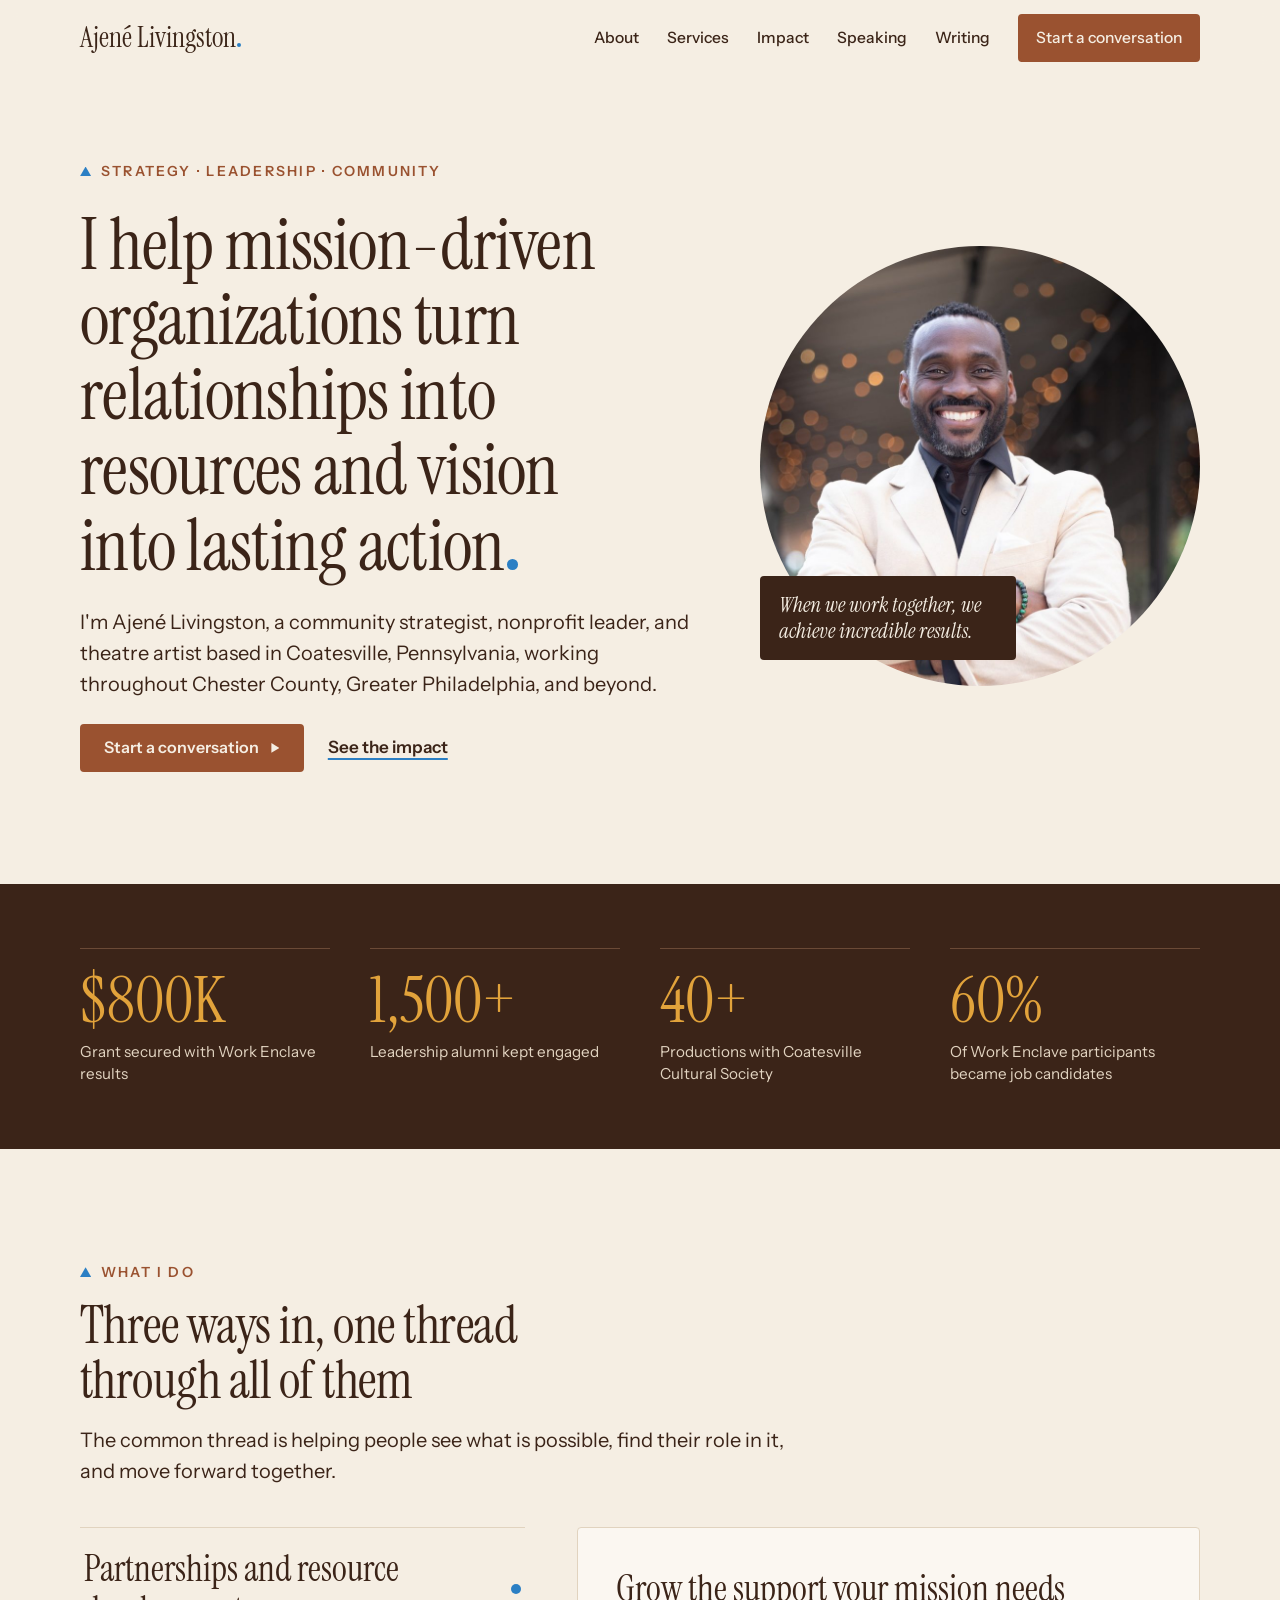
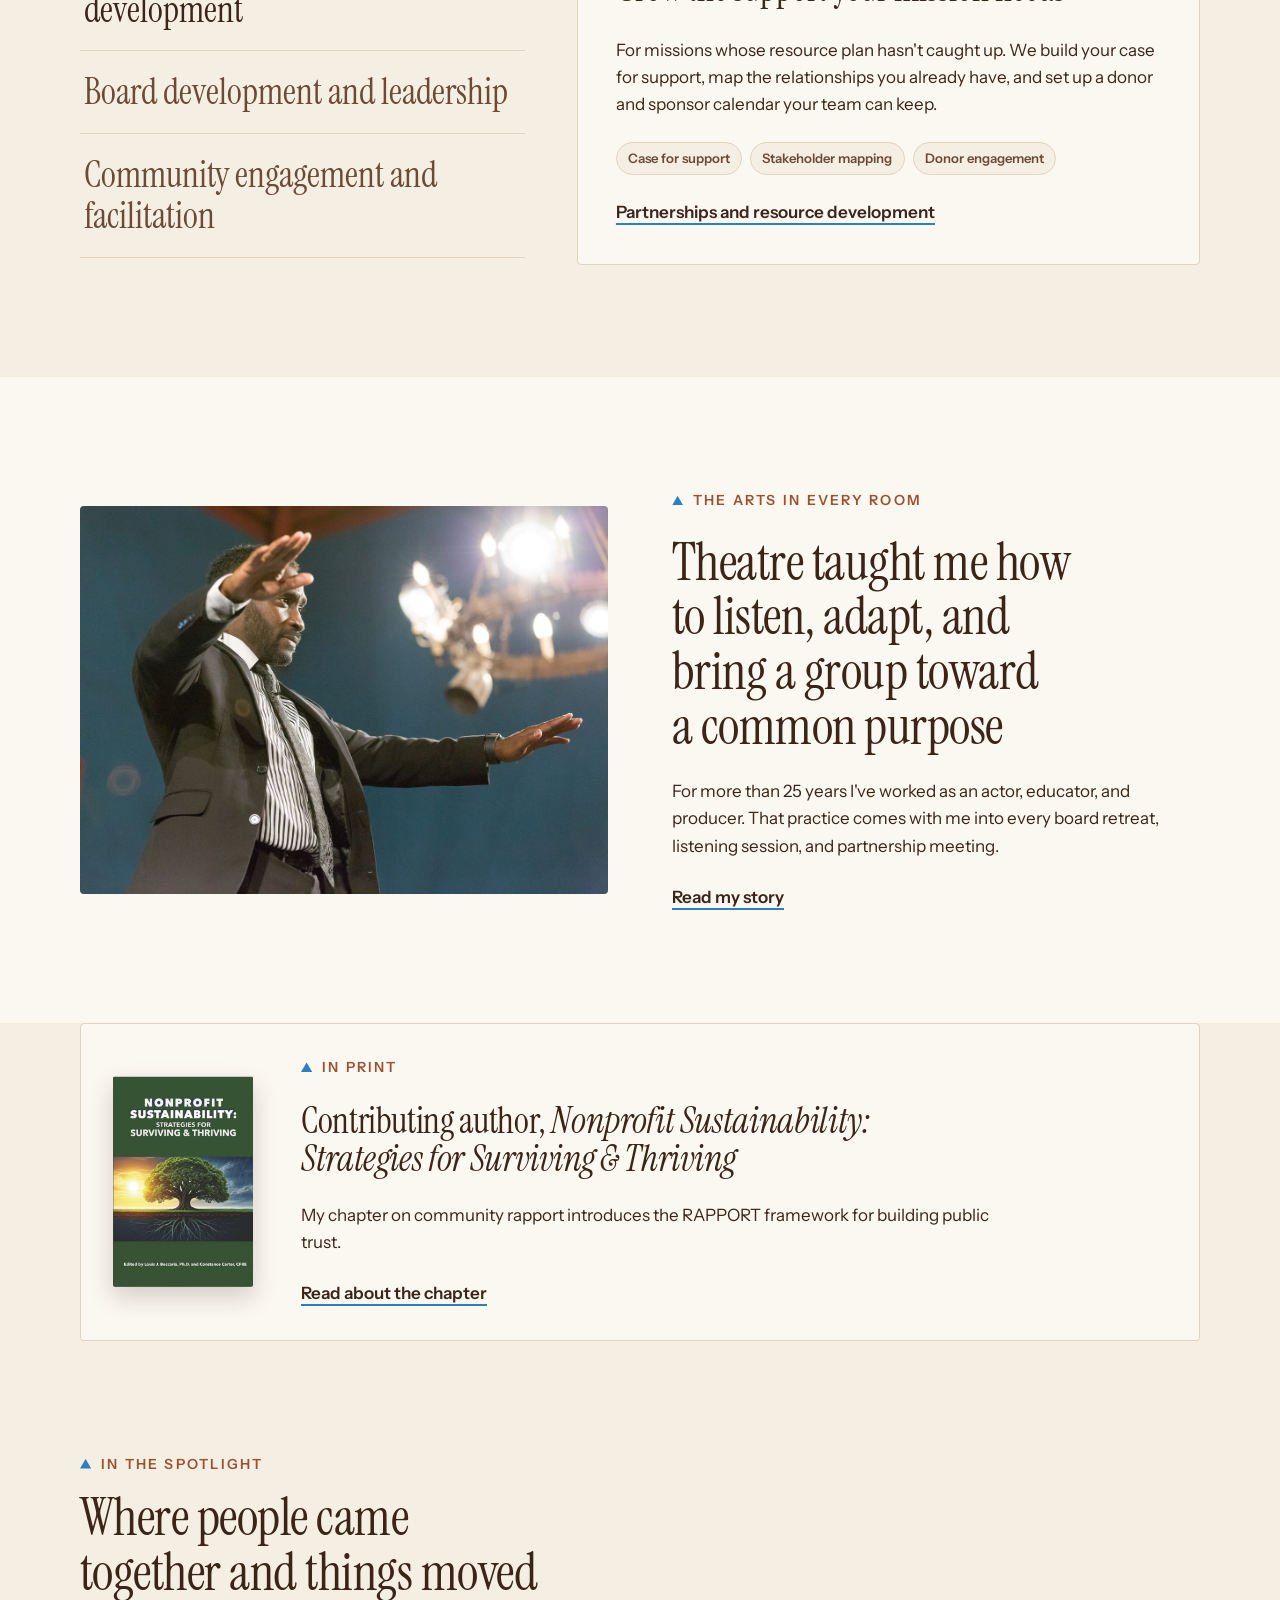
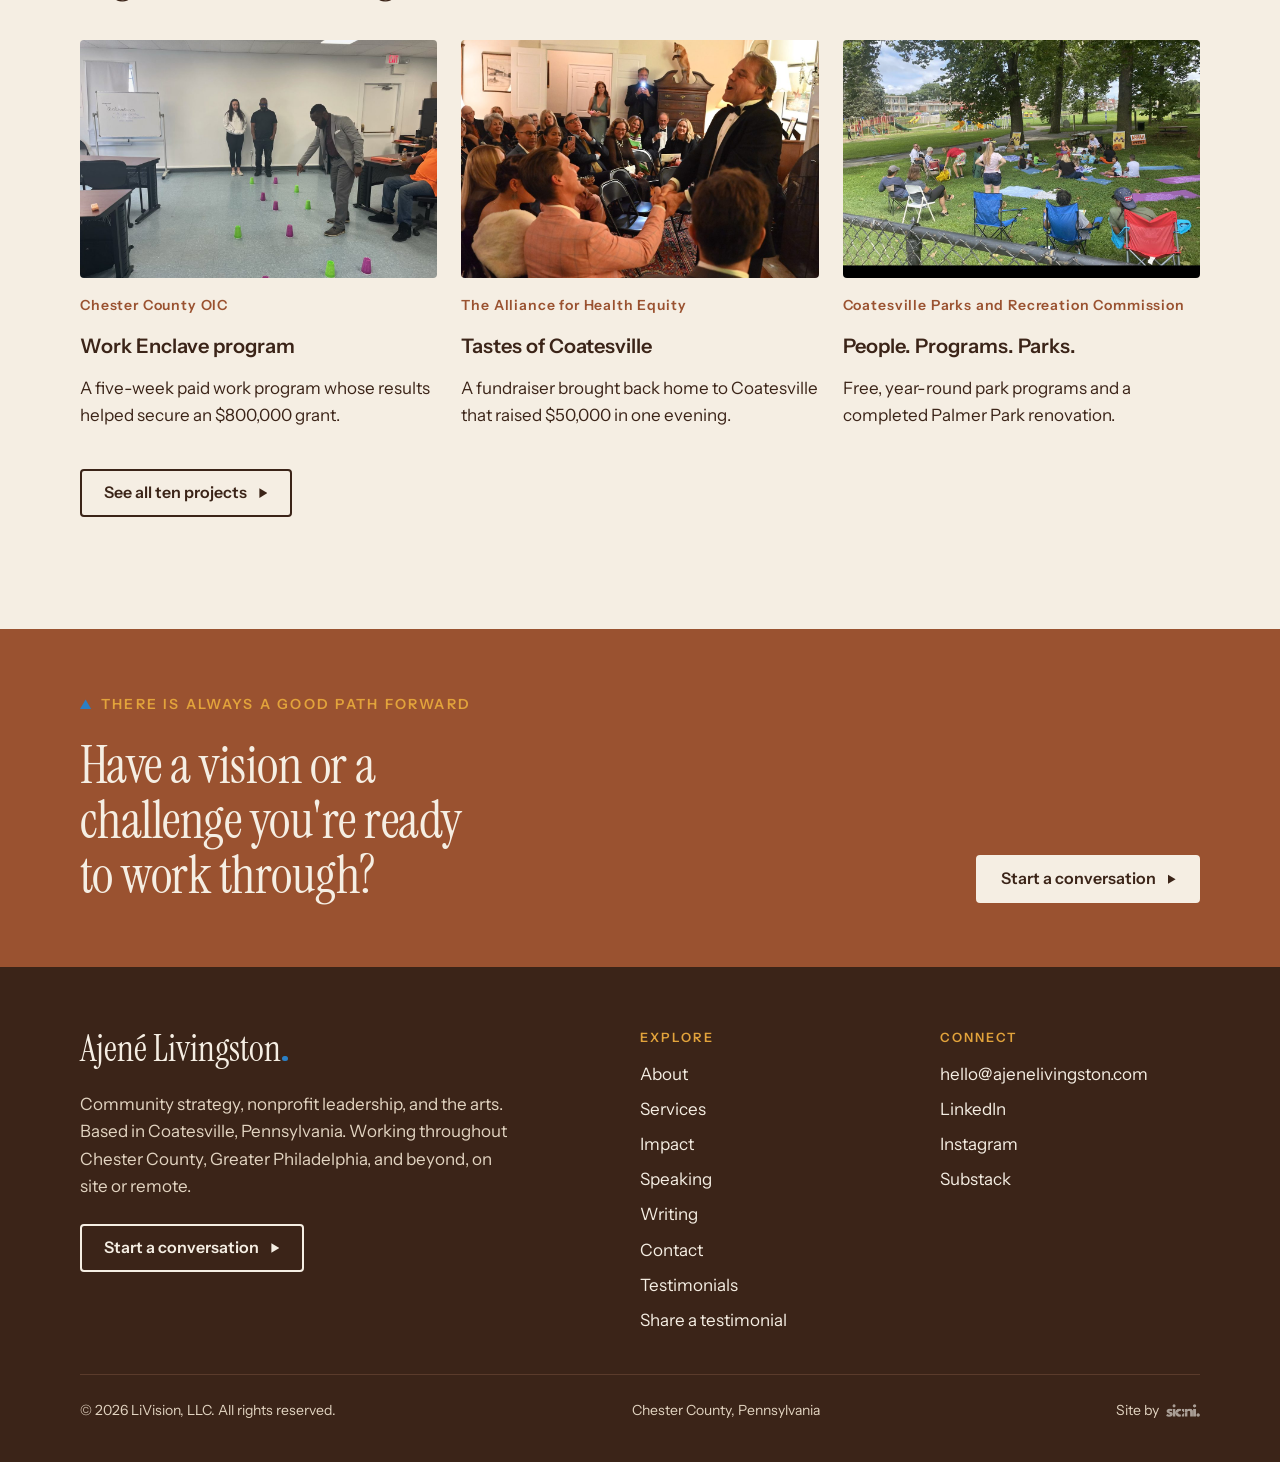
==== commit fbb8d464: "Testimonials on project case studies; one request fills every spot; Testimonials label; new page int" ====
--- a/index.html
+++ b/index.html
@@ -18,7 +18,7 @@
 <link rel="preconnect" href="https://fonts.googleapis.com">
 <link rel="preconnect" href="https://fonts.gstatic.com" crossorigin>
 <link rel="stylesheet" href="https://fonts.googleapis.com/css2?family=Instrument+Sans:wght@400;500;600;700&amp;family=Instrument+Serif:ital@0;1&amp;display=swap">
-<link rel="stylesheet" href="assets/styles.css?v=20261022a">
+<link rel="stylesheet" href="assets/styles.css?v=20261022b">
 <script type="application/ld+json">
 {
   "@context": "https://schema.org",
@@ -221,7 +221,7 @@
     <div class="wrap">
       <div class="t-layout">
         <div class="t-head">
-          <p class="eyebrow">In their words</p>
+          <p class="eyebrow">Testimonials</p>
           <h2 id="quote-title">From the people in the room</h2>
         </div>
         <div data-testimonials="home"></div>
@@ -257,7 +257,7 @@
           <li><a href="speaking.html">Speaking</a></li>
           <li><a href="writing.html">Writing</a></li>
           <li><a href="contact.html">Contact</a></li>
-          <li><a href="testimonials.html">In their words</a></li>
+          <li><a href="testimonials.html">Testimonials</a></li>
           <li><a href="share.html">Share a testimonial</a></li>
         </ul>
       </nav>
@@ -278,7 +278,7 @@
     </div>
   </div>
 </footer>
-<script src="assets/site.js?v=20261022a" defer></script>
-<script src="assets/testimonials.js?v=20261022a" defer></script>
+<script src="assets/site.js?v=20261022b" defer></script>
+<script src="assets/testimonials.js?v=20261022b" defer></script>
 </body>
 </html>
--- a/assets/styles.css
+++ b/assets/styles.css
@@ -742,3 +742,11 @@
 .page-hero--center .eyebrow { justify-content: center; }
 .t-columns .t-card__quote, .t-columns .t-card__quote.is-mid, .t-columns .t-card__quote.is-long { font-size: 1.3rem; line-height: 1.45; }
 @media (max-width: 600px) { .t-columns .t-card__quote, .t-columns .t-card__quote.is-mid, .t-columns .t-card__quote.is-long { font-size: 1.15rem; line-height: 1.5; } }
+
+.case__voices { margin-top: var(--space-4); display: flex; flex-direction: column; gap: var(--space-2); }
+.case__voices-title { margin: 0; font-size: 0.78rem; font-weight: 700; letter-spacing: 0.14em; text-transform: uppercase; color: var(--clay); }
+.case__voices .t-wall { gap: var(--space-3); }
+.case__voices .t-wall--many { grid-template-columns: minmax(0, 1fr); }
+.case__voices .t-card__quote, .case__voices .t-card__quote.is-mid, .case__voices .t-card__quote.is-long { font-size: 1.2rem; line-height: 1.45; }
+.case__voices--card { margin-top: var(--space-2); }
+@media (max-width: 600px) { .case__voices .t-wall--many { grid-auto-flow: row; grid-auto-columns: auto; overflow: visible; margin-inline: 0; padding-inline: 0; } }
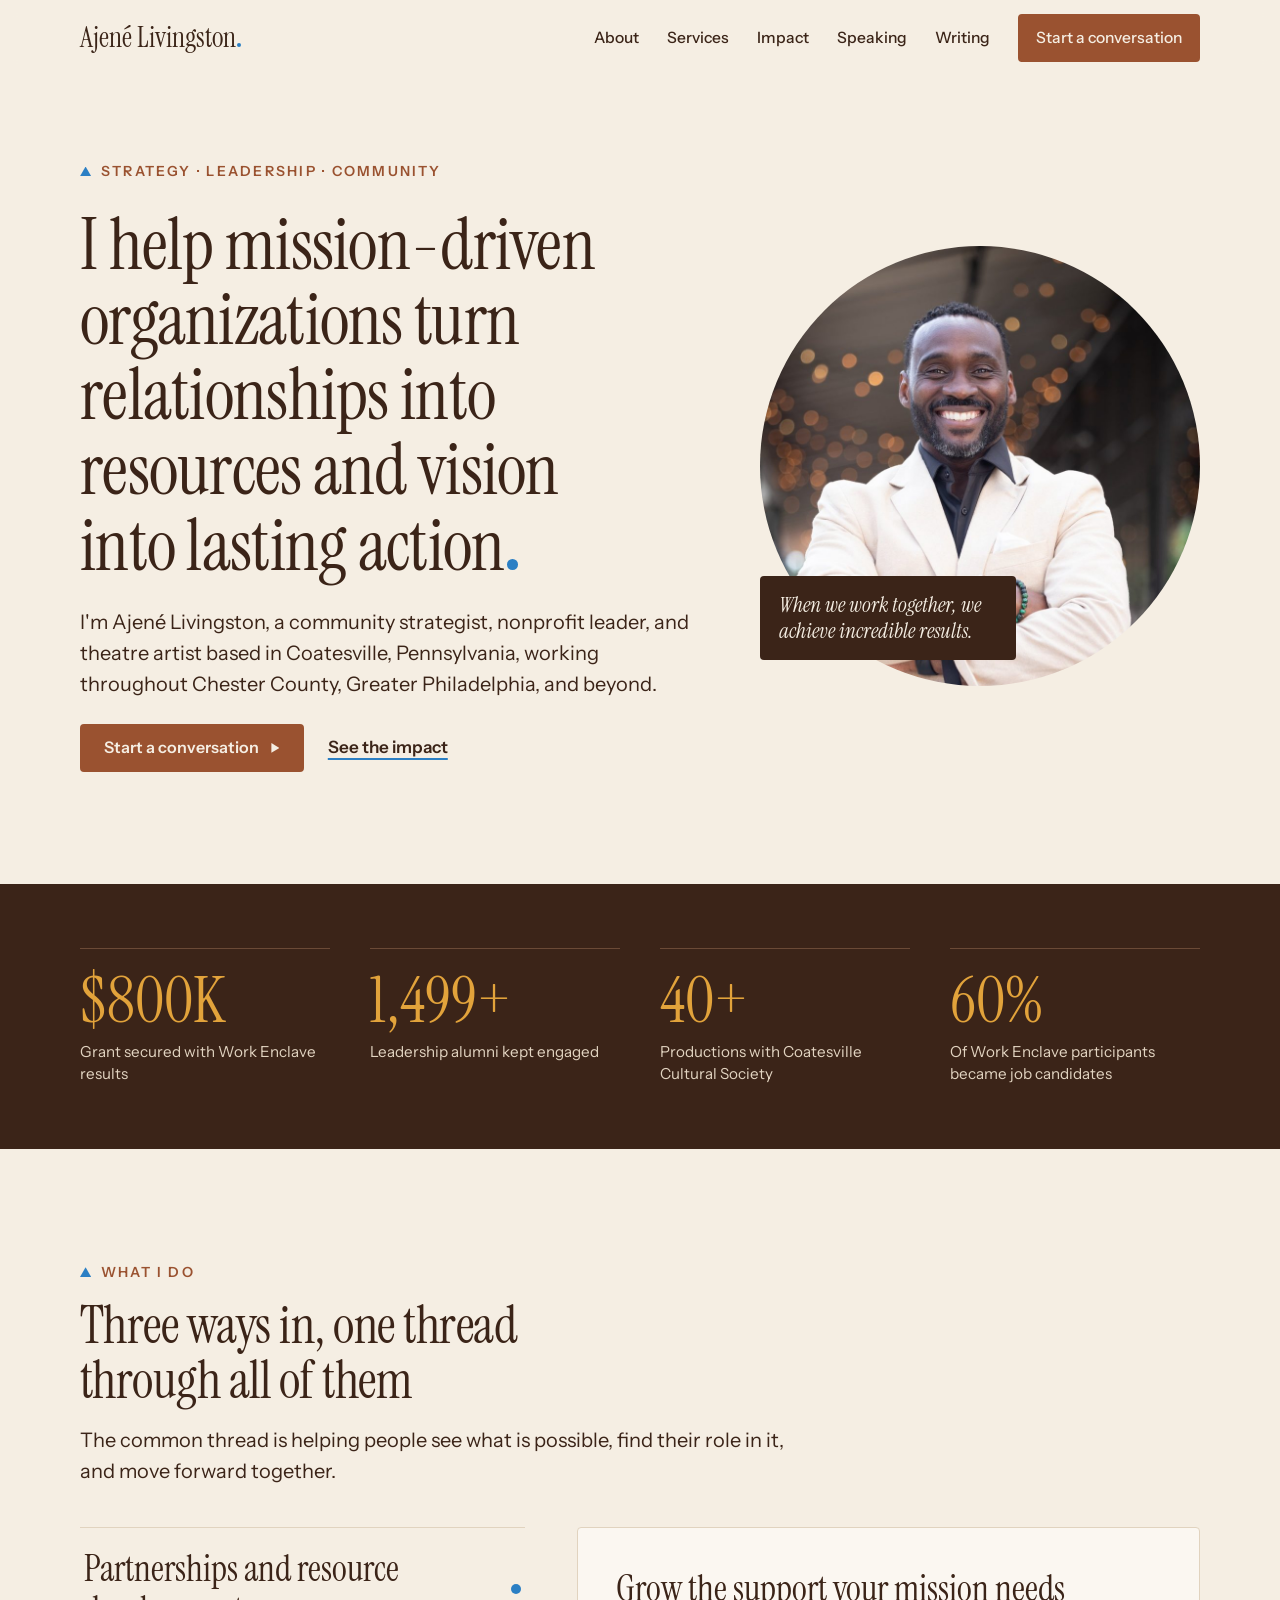
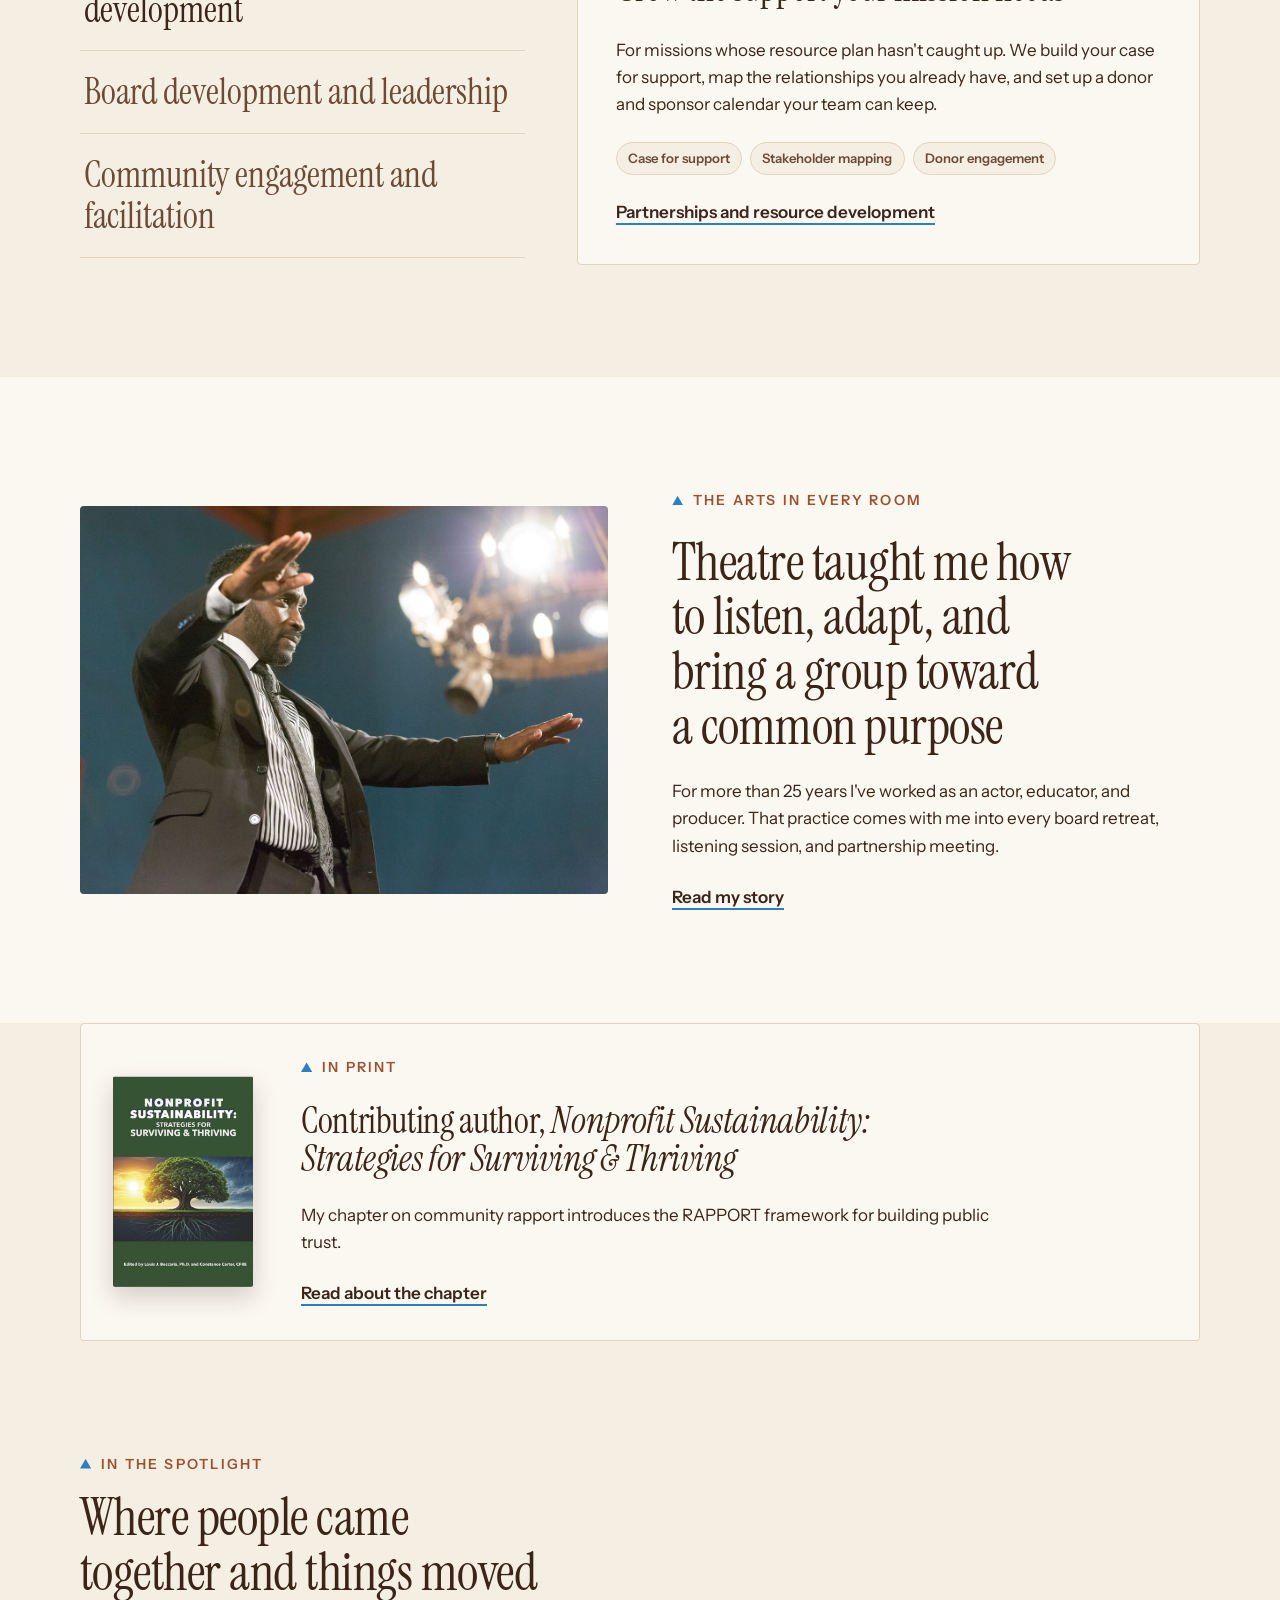
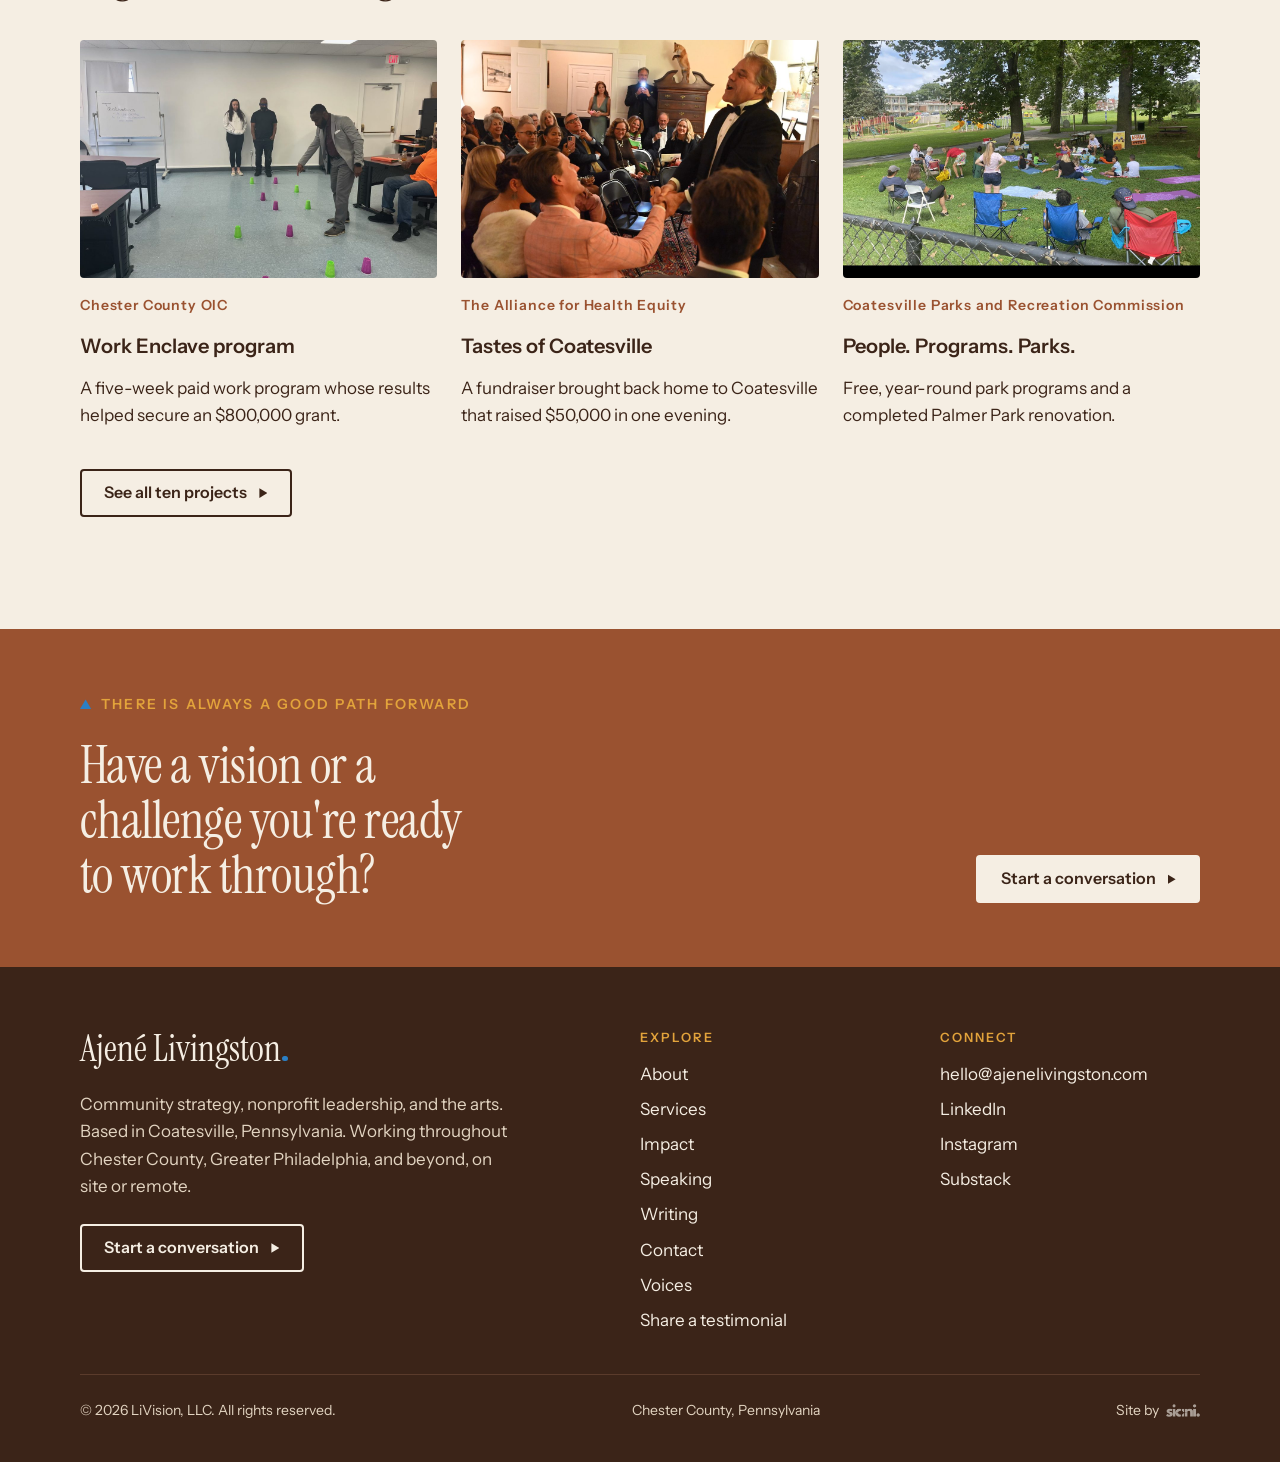
==== commit f0ad4027: "Voices: pull lines, rooms on the Voices page, and the Voices label Co-Authored-By: Claude Opus 5.5 <" ====
--- a/index.html
+++ b/index.html
@@ -18,7 +18,7 @@
 <link rel="preconnect" href="https://fonts.googleapis.com">
 <link rel="preconnect" href="https://fonts.gstatic.com" crossorigin>
 <link rel="stylesheet" href="https://fonts.googleapis.com/css2?family=Instrument+Sans:wght@400;500;600;700&amp;family=Instrument+Serif:ital@0;1&amp;display=swap">
-<link rel="stylesheet" href="assets/styles.css?v=20261022b">
+<link rel="stylesheet" href="assets/styles.css?v=20261022c">
 <script type="application/ld+json">
 {
   "@context": "https://schema.org",
@@ -221,7 +221,7 @@
     <div class="wrap">
       <div class="t-layout">
         <div class="t-head">
-          <p class="eyebrow">Testimonials</p>
+          <p class="eyebrow">Voices</p>
           <h2 id="quote-title">From the people in the room</h2>
         </div>
         <div data-testimonials="home"></div>
@@ -257,7 +257,7 @@
           <li><a href="speaking.html">Speaking</a></li>
           <li><a href="writing.html">Writing</a></li>
           <li><a href="contact.html">Contact</a></li>
-          <li><a href="testimonials.html">Testimonials</a></li>
+          <li><a href="testimonials.html">Voices</a></li>
           <li><a href="share.html">Share a testimonial</a></li>
         </ul>
       </nav>
@@ -278,7 +278,7 @@
     </div>
   </div>
 </footer>
-<script src="assets/site.js?v=20261022b" defer></script>
-<script src="assets/testimonials.js?v=20261022b" defer></script>
+<script src="assets/site.js?v=20261022c" defer></script>
+<script src="assets/testimonials.js?v=20261022c" defer></script>
 </body>
 </html>
--- a/assets/styles.css
+++ b/assets/styles.css
@@ -750,3 +750,18 @@
 .case__voices .t-card__quote, .case__voices .t-card__quote.is-mid, .case__voices .t-card__quote.is-long { font-size: 1.2rem; line-height: 1.45; }
 .case__voices--card { margin-top: var(--space-2); }
 @media (max-width: 600px) { .case__voices .t-wall--many { grid-auto-flow: row; grid-auto-columns: auto; overflow: visible; margin-inline: 0; padding-inline: 0; } }
+
+/* Voices: pull lines and rooms */
+.t-card__pull { margin: 0; font-family: var(--font-display); font-size: var(--step-3); line-height: 1.15; color: var(--ink); text-wrap: balance; }
+.t-card--pull .t-card__mark { margin-bottom: -0.25rem; }
+.t-card__quote.is-body, .t-columns .t-card__quote.is-body, .case__voices .t-card__quote.is-body { font-family: var(--font-text); font-size: 1rem; line-height: 1.65; color: var(--muted); }
+.t-letter__pull { margin: 0; font-family: var(--font-display); font-size: var(--step-4); line-height: 1.1; color: var(--clay); text-wrap: balance; }
+.t-rooms-nav { display: flex; flex-wrap: wrap; justify-content: center; gap: 0.5rem; margin: 0 auto var(--space-5); }
+.t-room { scroll-margin-top: 96px; padding-top: var(--space-5); border-top: 1px solid var(--line); margin-top: var(--space-5); }
+.t-room__head { display: grid; grid-template-columns: minmax(0, 5fr) minmax(0, 7fr); gap: clamp(1rem, 4vw, 4rem); align-items: baseline; margin-bottom: var(--space-4); }
+.t-room__title { font-size: var(--step-4); margin: 0; }
+.t-room__note { margin: 0; color: var(--muted); max-width: 44ch; }
+.case__voices .t-card__pull { font-size: 1.5rem; }
+@media (max-width: 760px) { .t-room__head { grid-template-columns: minmax(0, 1fr); gap: 0.5rem; } }
+@media (max-width: 600px) { .t-card__pull { font-size: 1.6rem; } .t-letter__pull { font-size: 2rem; } }
+.t-rooms-nav a { text-decoration: none; background-image: none; }
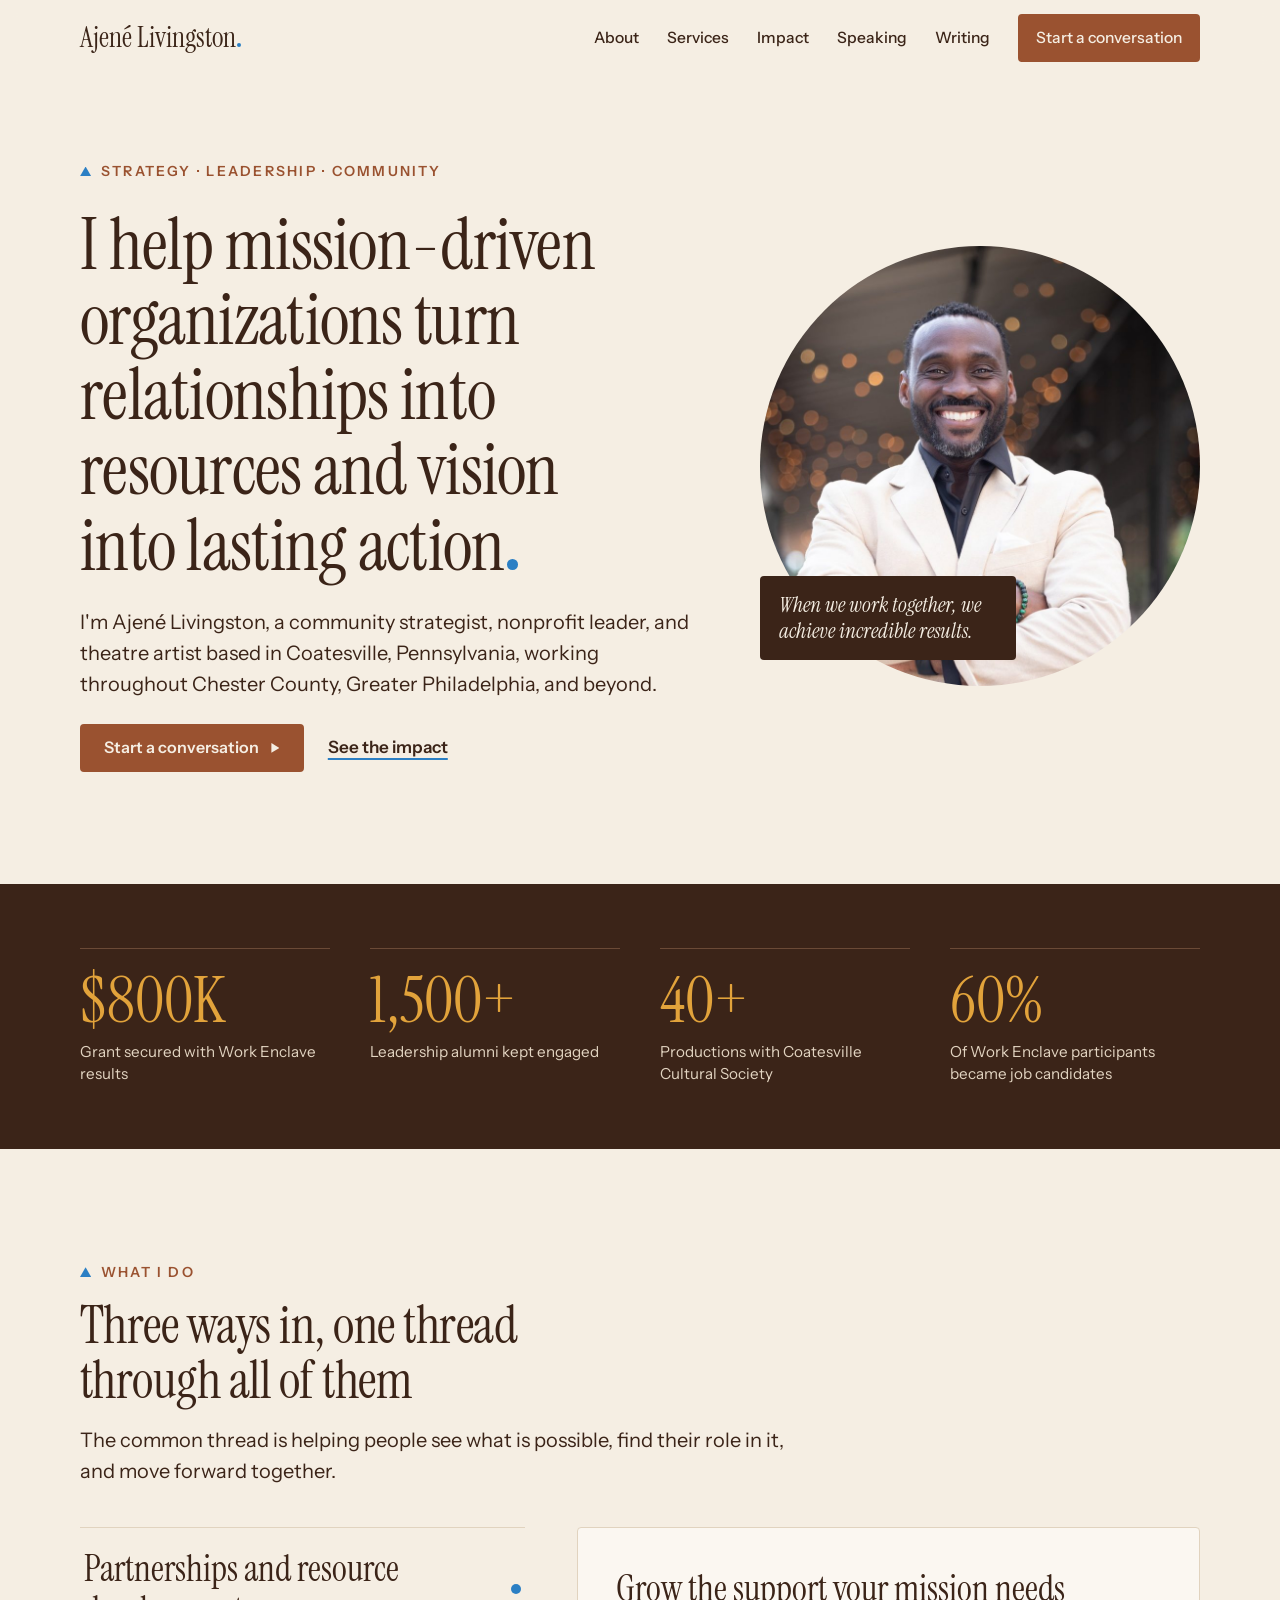
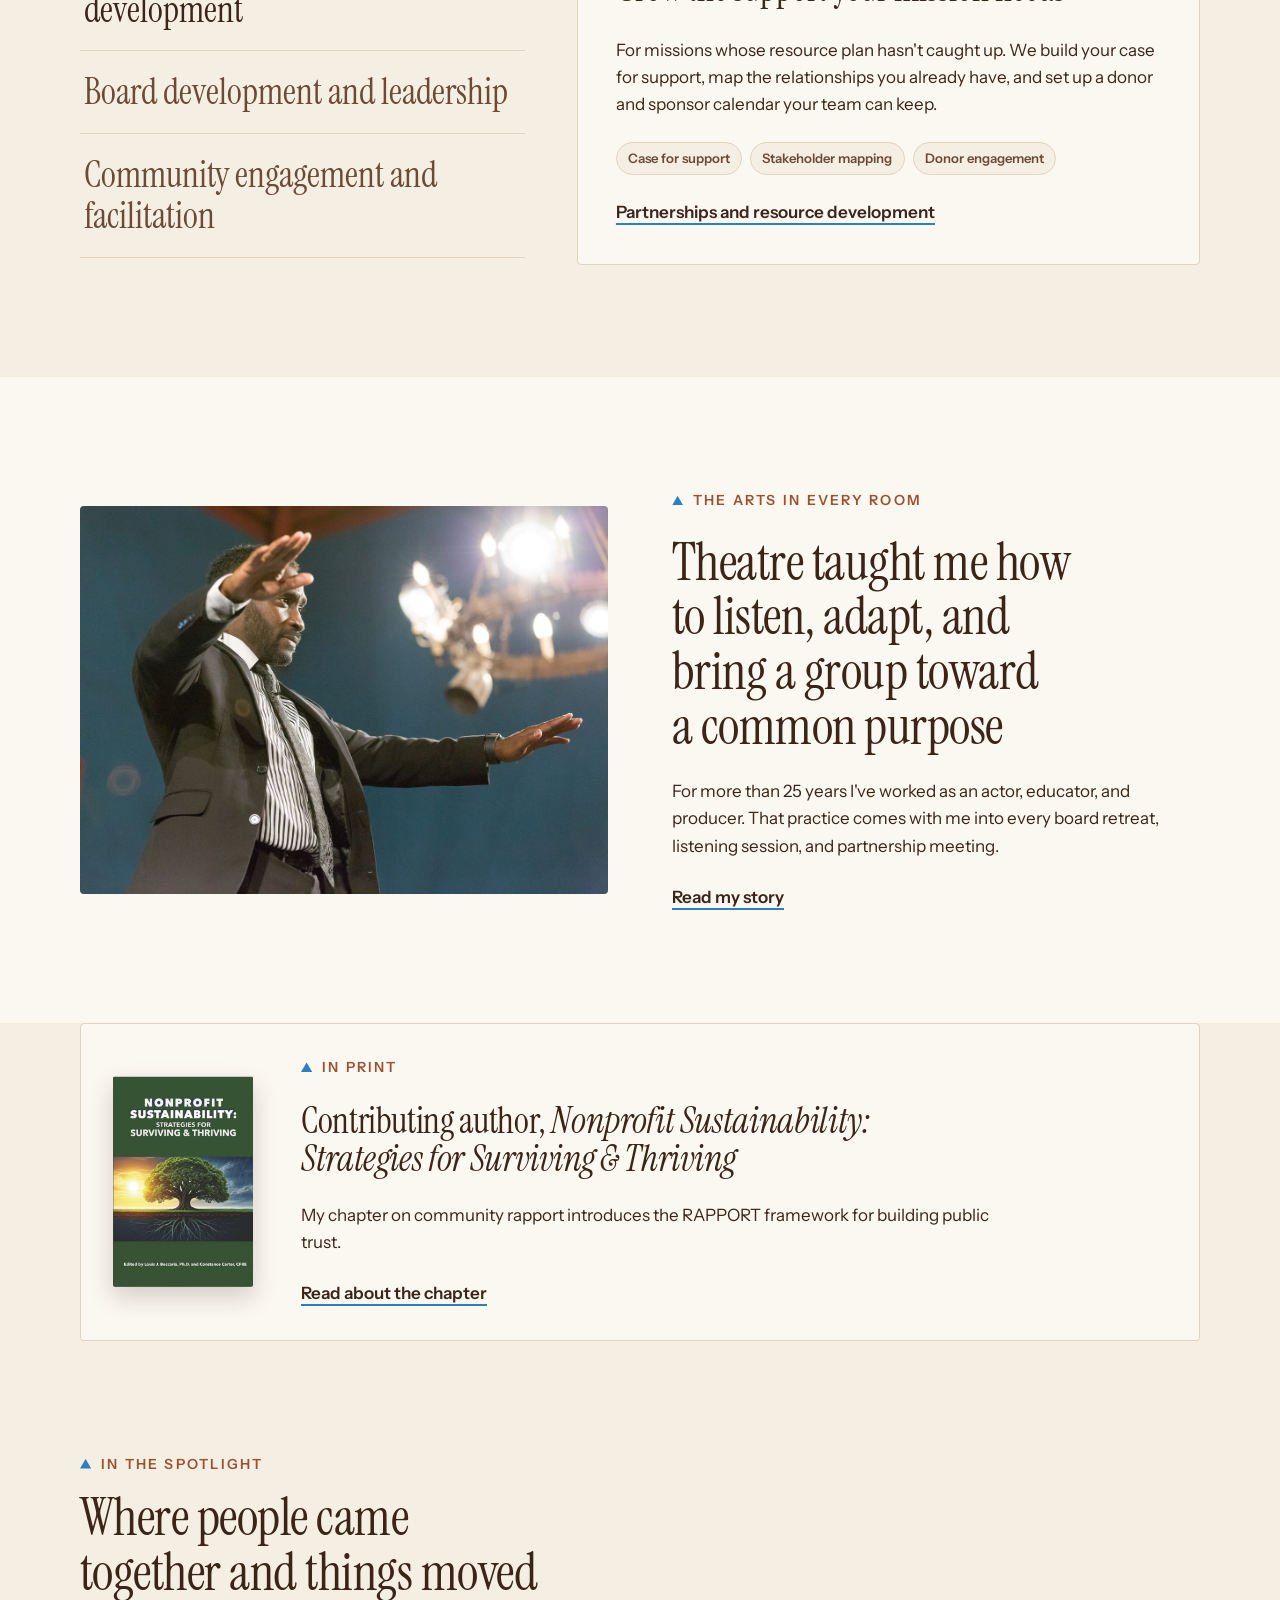
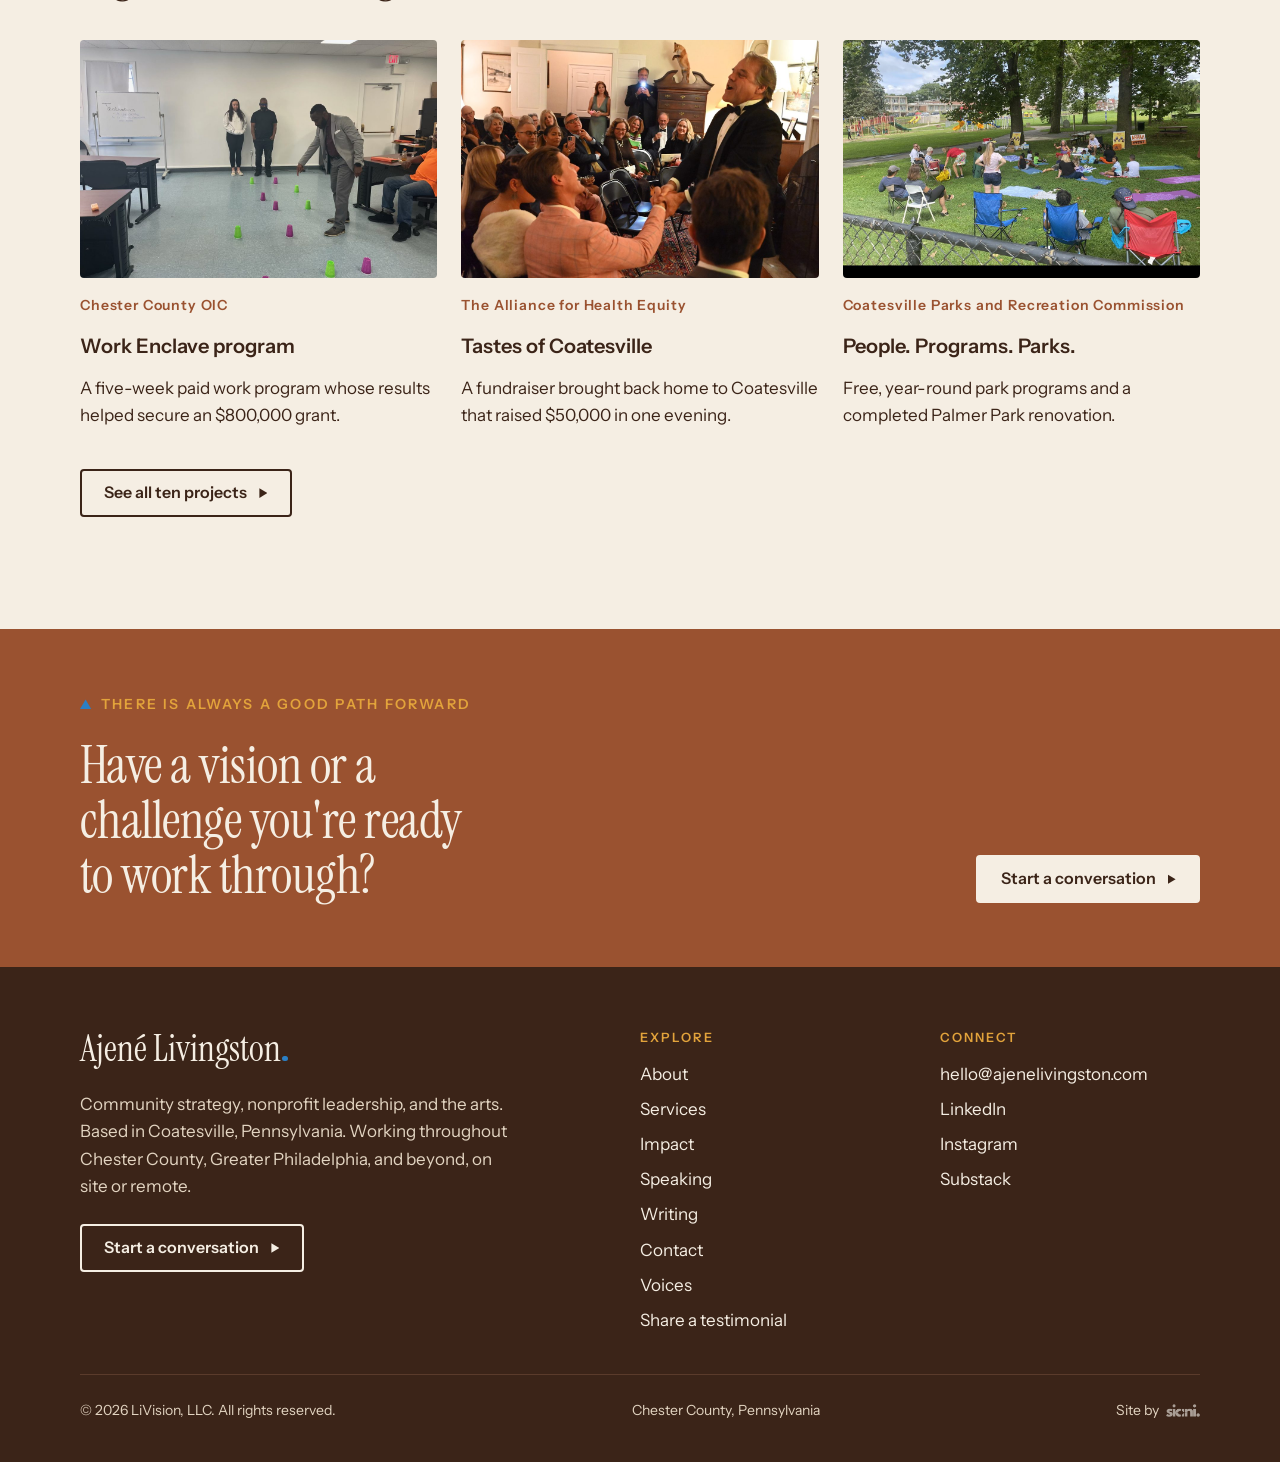
==== commit 0e06ee12: "Impact: swipeable project cards with read-the-story dialogs, shorter lede, swipe filters on mobile C" ====
--- a/index.html
+++ b/index.html
@@ -18,7 +18,7 @@
 <link rel="preconnect" href="https://fonts.googleapis.com">
 <link rel="preconnect" href="https://fonts.gstatic.com" crossorigin>
 <link rel="stylesheet" href="https://fonts.googleapis.com/css2?family=Instrument+Sans:wght@400;500;600;700&amp;family=Instrument+Serif:ital@0;1&amp;display=swap">
-<link rel="stylesheet" href="assets/styles.css?v=20261022c">
+<link rel="stylesheet" href="assets/styles.css?v=20261022d">
 <script type="application/ld+json">
 {
   "@context": "https://schema.org",
@@ -278,7 +278,7 @@
     </div>
   </div>
 </footer>
-<script src="assets/site.js?v=20261022c" defer></script>
-<script src="assets/testimonials.js?v=20261022c" defer></script>
+<script src="assets/site.js?v=20261022d" defer></script>
+<script src="assets/testimonials.js?v=20261022d" defer></script>
 </body>
 </html>
--- a/assets/styles.css
+++ b/assets/styles.css
@@ -765,3 +765,35 @@
 @media (max-width: 760px) { .t-room__head { grid-template-columns: minmax(0, 1fr); gap: 0.5rem; } }
 @media (max-width: 600px) { .t-card__pull { font-size: 1.6rem; } .t-letter__pull { font-size: 2rem; } }
 .t-rooms-nav a { text-decoration: none; background-image: none; }
+
+/* Impact: project cards and story dialogs */
+.pcards { list-style: none; margin: 0; padding: 0; display: grid; grid-template-columns: repeat(auto-fill, minmax(min(100%, 19rem), 1fr)); gap: clamp(1.25rem, 3vw, 2rem); }
+.pcard__link { display: flex; flex-direction: column; height: 100%; text-decoration: none; color: inherit; background: var(--paper); border: 1px solid var(--line); border-radius: var(--radius); overflow: hidden; transition: transform .2s ease, box-shadow .2s ease; }
+.pcard__link:hover, .pcard__link:focus-visible { transform: translateY(-3px); box-shadow: 0 10px 28px rgba(59,36,24,.12); }
+.pcard__img { width: 100%; aspect-ratio: 4 / 3; object-fit: cover; border-radius: 0; }
+.pcard__text { display: flex; flex-direction: column; gap: 0.5rem; padding: 1.1rem 1.25rem 1.35rem; flex: 1; }
+.pcard__title { font-family: var(--font-display); font-size: var(--step-2); line-height: 1.15; color: var(--ink); }
+.pcard__sum { color: var(--muted); line-height: 1.55; }
+.pcard__more { margin-top: auto; padding-top: 0.5rem; font-weight: 600; color: var(--ink); }
+.pcard__more::after { content: " \2192"; color: var(--clay); }
+.swipe-hint { display: none; }
+.story { width: min(54rem, 100vw - 2rem); max-height: calc(100dvh - 2rem); padding: 0; border: 0; border-radius: var(--radius); background: var(--cream, #F5EEE3); color: var(--ink); box-shadow: 0 30px 80px rgba(0,0,0,.35); }
+.story::backdrop { background: rgba(31, 18, 11, .6); }
+.story__inner { display: flex; flex-direction: column; gap: 1.1rem; padding: clamp(1.25rem, 4vw, 2.75rem); }
+.story__inner > h2 { font-size: var(--step-4); margin: 0; }
+.story__img { width: 100%; max-height: 22rem; object-fit: cover; }
+.story__close { position: sticky; top: 0; align-self: flex-end; margin-bottom: -2.75rem; z-index: 2; width: 44px; height: 44px; border-radius: 50%; border: 1px solid var(--line); background: var(--paper); color: var(--ink); font-size: 1.6rem; line-height: 1; cursor: pointer; }
+html.story-open { overflow: hidden; }
+@media (max-width: 600px) {
+  .pcards { grid-template-columns: none; grid-auto-flow: column; grid-auto-columns: 84%; overflow-x: auto; scroll-snap-type: x mandatory; gap: 1rem; padding-bottom: 0.75rem; margin-inline: calc(var(--gutter, 1rem) * -1); padding-inline: var(--gutter, 1rem); scroll-padding-inline: var(--gutter, 1rem); }
+  .pcards > li { scroll-snap-align: start; }
+  .pcards > li[hidden] { display: none !important; }
+  .swipe-hint { display: block; margin: 0 0 0.75rem; font-size: 0.85rem; color: var(--muted); }
+  .swipe-hint::after { content: " \2192"; }
+  .story { width: 100vw; max-width: 100vw; max-height: 100dvh; height: 100dvh; margin: 0; border-radius: 0; }
+}
+@media (max-width: 600px) {
+  .filters { flex-wrap: nowrap; overflow-x: auto; margin-inline: calc(var(--gutter) * -1); padding-inline: var(--gutter); padding-bottom: 0.25rem; scrollbar-width: none; }
+  .filters::-webkit-scrollbar { display: none; }
+  .filters .chip { flex: none; }
+}
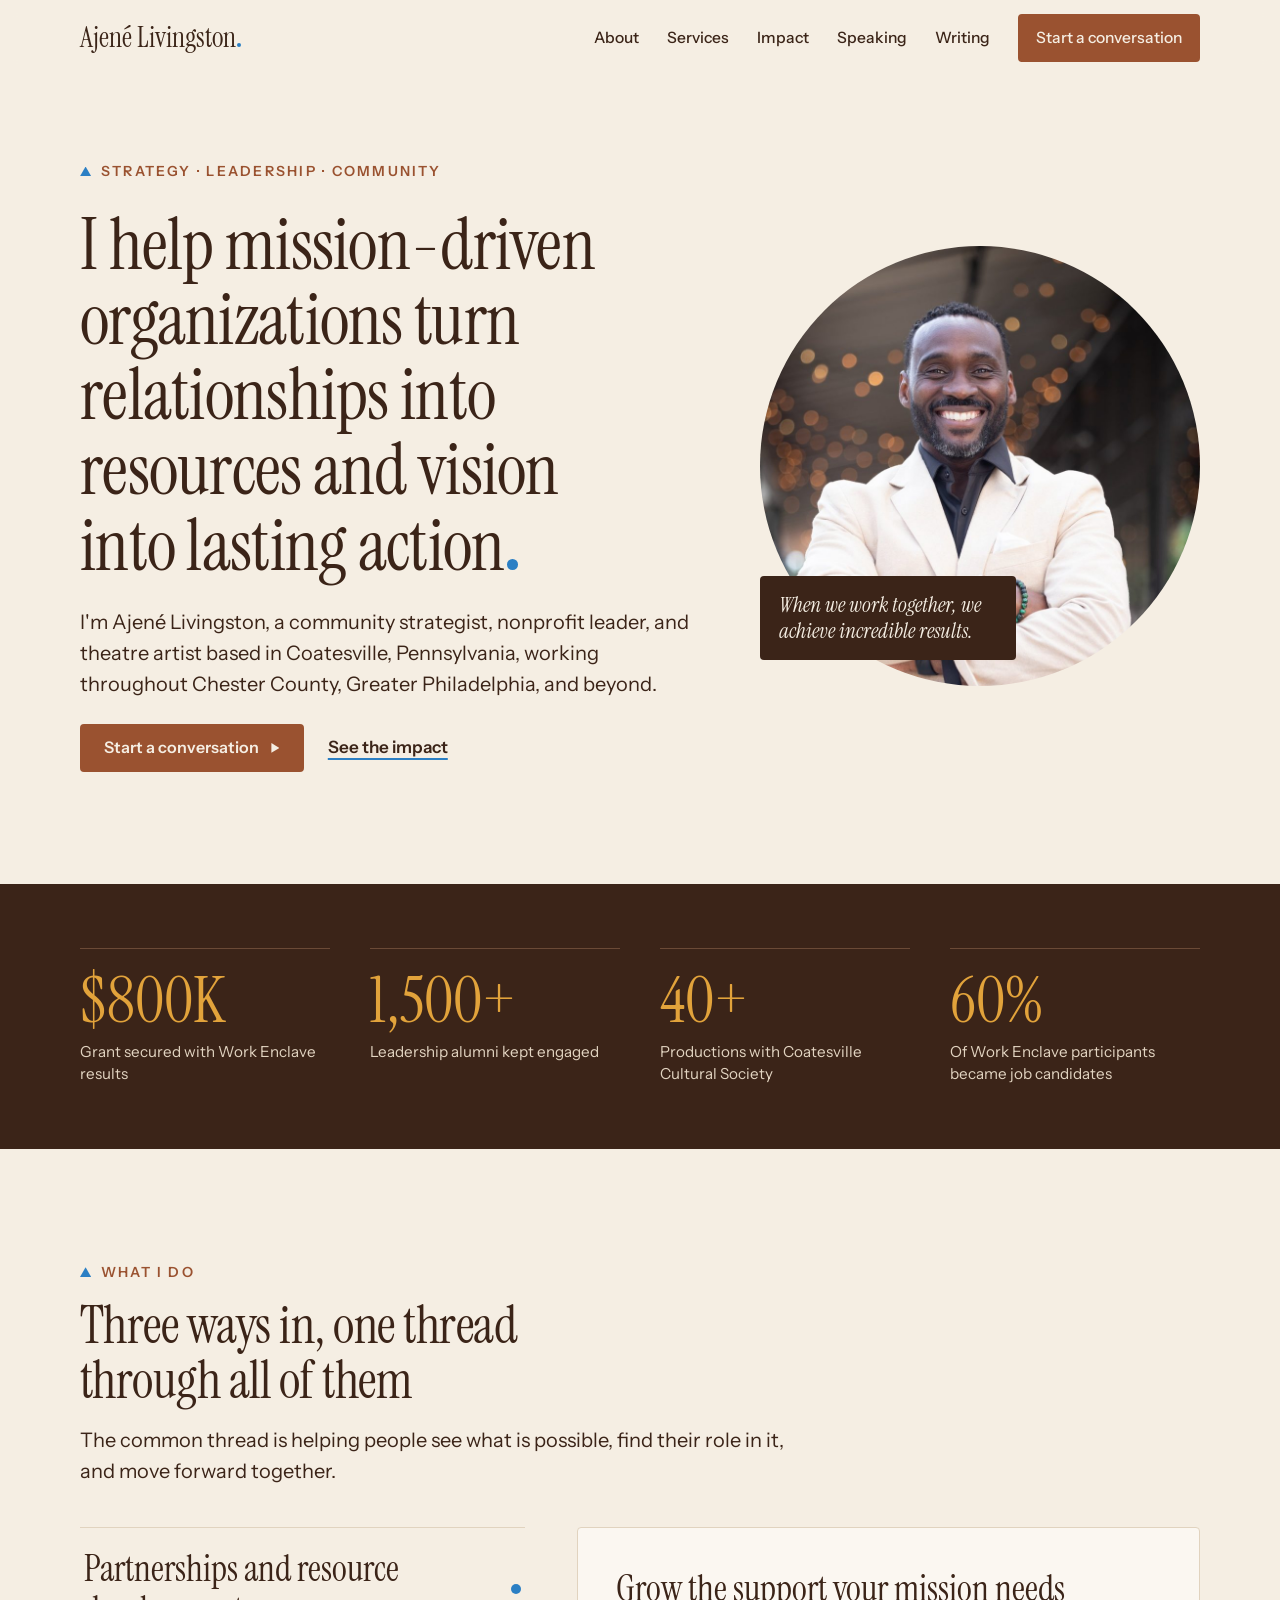
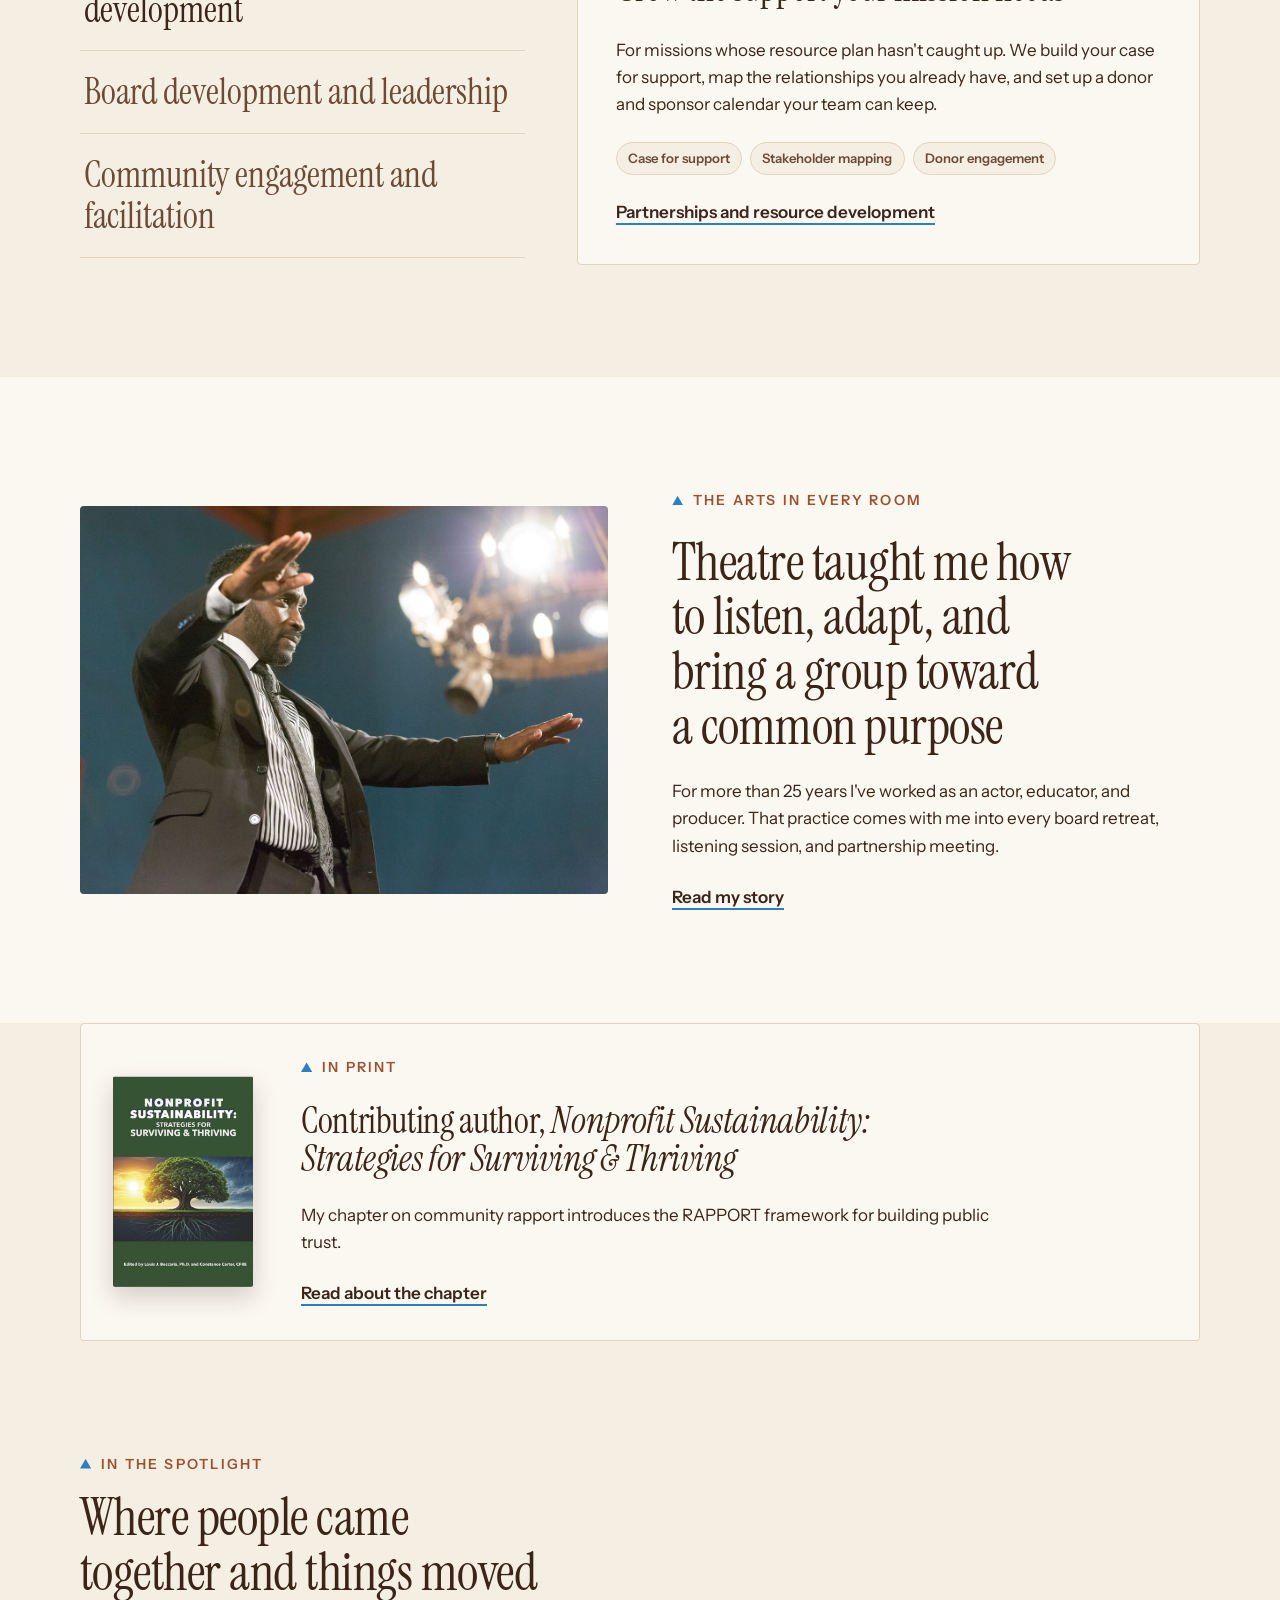
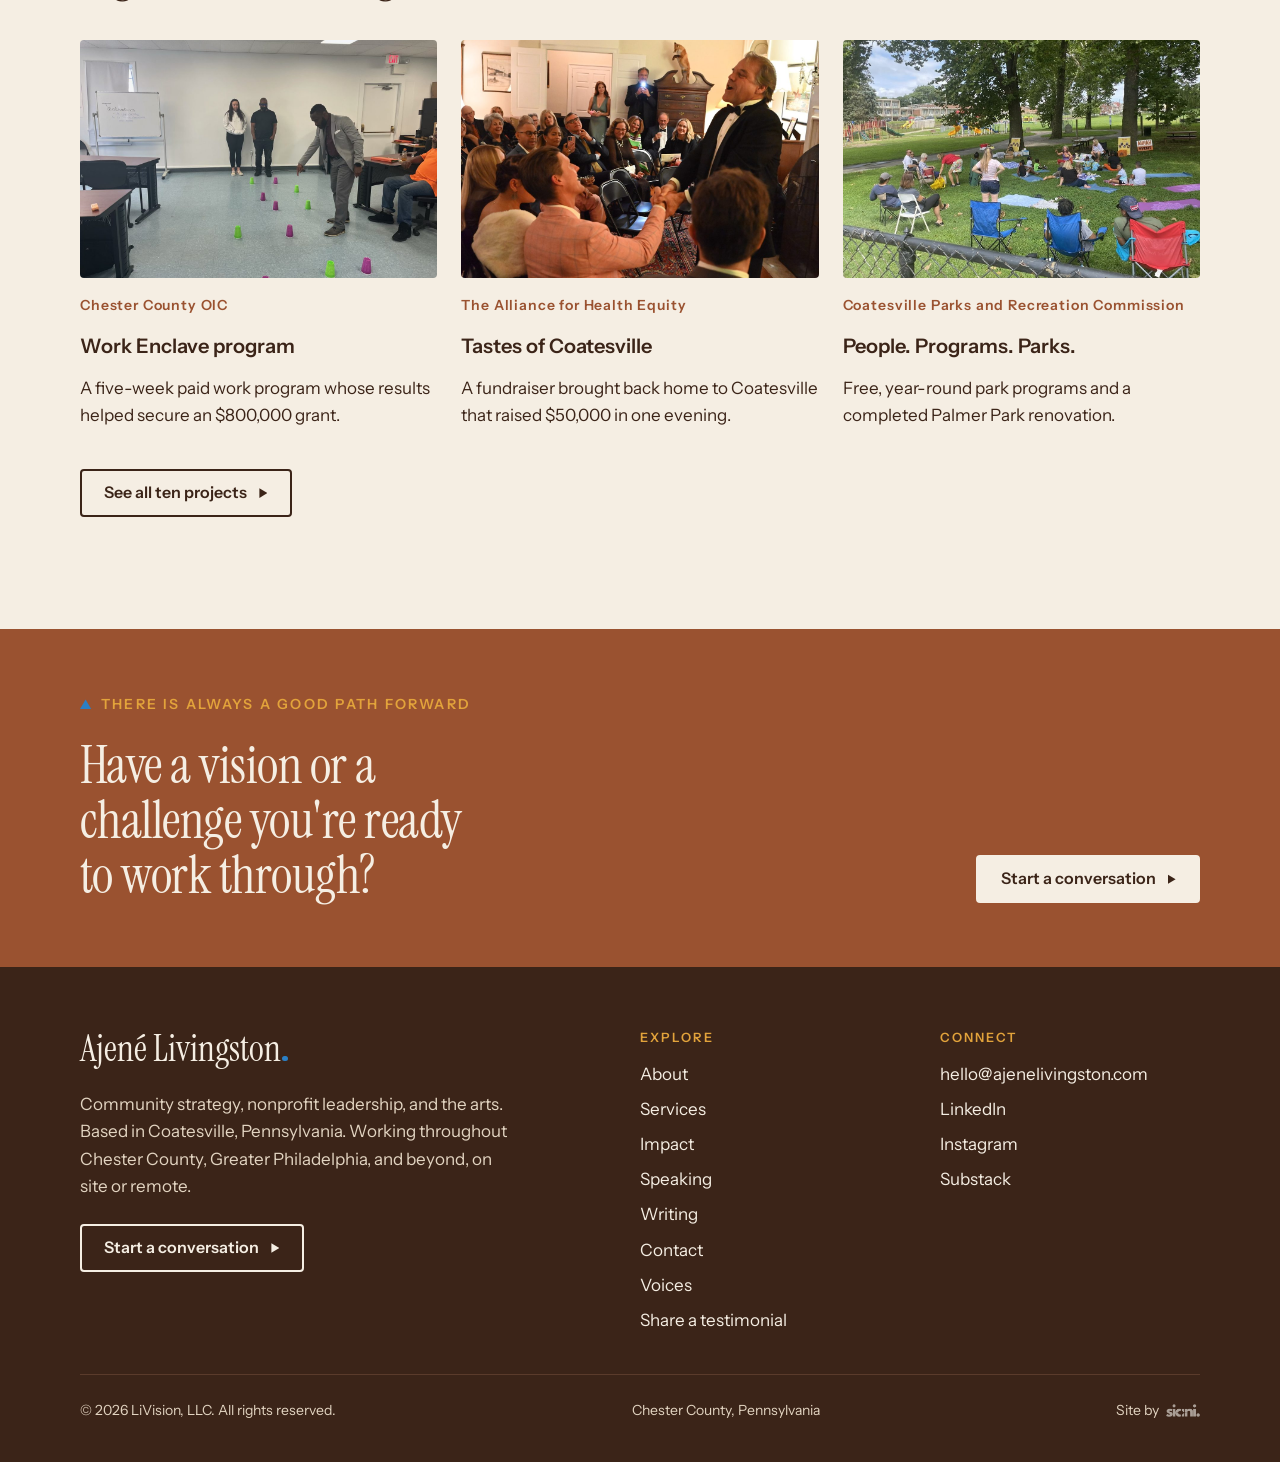
==== commit d6cf4684: "Cards and swipe rails across the site: About community cards, Speaking topic cards and rails, Servic" ====
--- a/index.html
+++ b/index.html
@@ -18,7 +18,7 @@
 <link rel="preconnect" href="https://fonts.googleapis.com">
 <link rel="preconnect" href="https://fonts.gstatic.com" crossorigin>
 <link rel="stylesheet" href="https://fonts.googleapis.com/css2?family=Instrument+Sans:wght@400;500;600;700&amp;family=Instrument+Serif:ital@0;1&amp;display=swap">
-<link rel="stylesheet" href="assets/styles.css?v=20261022d">
+<link rel="stylesheet" href="assets/styles.css?v=20261022e">
 <script type="application/ld+json">
 {
   "@context": "https://schema.org",
@@ -192,7 +192,7 @@
         <p class="eyebrow">In the spotlight</p>
         <h2 id="work-title">Where people came together and things moved</h2>
       </div>
-      <ul class="card-grid card-grid--swipe" role="list" aria-label="Featured projects">
+      <ul class="card-grid card-grid--swipe rail" role="list" aria-label="Featured projects">
         <li class="card">
           <img class="photo" src="assets/images/trust-exercise.jpg" width="1200" height="900" loading="lazy" style="aspect-ratio: 3 / 2; object-fit: cover;" alt="Ajené leading a trust exercise with Work Enclave participants in a training room.">
           <p class="card__org">Chester County OIC</p>
@@ -206,7 +206,7 @@
           <p>A fundraiser brought back home to Coatesville that raised $50,000 in one evening.</p>
         </li>
         <li class="card">
-          <img class="photo" src="assets/images/park-story-circle.jpg" width="1200" height="800" loading="lazy" style="aspect-ratio: 3 / 2;" alt="Children gathered on mats for storytelling under shade trees while families watch from lawn chairs at Sundays in the Park.">
+          <img class="photo" src="assets/images/park-story-circle.jpg" width="1200" height="756" loading="lazy" style="aspect-ratio: 3 / 2;" alt="Children gathered on mats for storytelling under shade trees while families watch from lawn chairs at Sundays in the Park.">
           <p class="card__org">Coatesville Parks and Recreation Commission</p>
           <h3><a href="impact.html#parks">People. Programs. Parks.</a></h3>
           <p>Free, year-round park programs and a completed Palmer Park renovation.</p>
@@ -224,7 +224,7 @@
           <p class="eyebrow">Voices</p>
           <h2 id="quote-title">From the people in the room</h2>
         </div>
-        <div data-testimonials="home"></div>
+        <div data-testimonials="home" data-rail="always"></div>
       </div>
     </div>
   </section>
@@ -278,7 +278,7 @@
     </div>
   </div>
 </footer>
-<script src="assets/site.js?v=20261022d" defer></script>
-<script src="assets/testimonials.js?v=20261022d" defer></script>
+<script src="assets/site.js?v=20261022e" defer></script>
+<script src="assets/testimonials.js?v=20261022e" defer></script>
 </body>
 </html>
--- a/assets/styles.css
+++ b/assets/styles.css
@@ -797,3 +797,48 @@
   .filters::-webkit-scrollbar { display: none; }
   .filters .chip { flex: none; }
 }
+
+/* ===== Rails: collections swipe sideways on phones; arrows and a counter appear whenever a rail overflows ===== */
+.rail-nav { display: flex; align-items: center; gap: 0.75rem; margin-top: 1rem; }
+.rail-nav[hidden] { display: none; }
+.rail-nav__btn { width: 44px; height: 44px; border-radius: 50%; border: 1px solid var(--line); background: var(--paper); color: var(--ink); font-size: 1.15rem; line-height: 1; cursor: pointer; display: inline-grid; place-items: center; }
+.rail-nav__btn:hover:not(:disabled) { border-color: var(--clay); color: var(--clay); }
+.rail-nav__btn:disabled { opacity: 0.35; cursor: default; }
+.rail-nav__count { font-size: var(--step--1); color: var(--muted); font-variant-numeric: tabular-nums; min-width: 4.5ch; }
+.rail { scrollbar-width: none; }
+.rail::-webkit-scrollbar { display: none; }
+@media (max-width: 600px) {
+  .rail { display: grid; grid-template-columns: none; grid-auto-flow: column; grid-auto-columns: 84%; overflow-x: auto; scroll-snap-type: x mandatory; gap: 1rem; padding-bottom: 0.25rem; margin-inline: calc(var(--gutter) * -1); padding-inline: var(--gutter); scroll-padding-inline: var(--gutter); }
+  .rail > * { scroll-snap-align: start; }
+  .rail > [hidden] { display: none !important; }
+  .gallery-grid.rail { grid-auto-columns: 72%; gap: 0.75rem; }
+  .leadlab__pillars.rail { margin-top: 1.5rem; }
+}
+/* Voices on the home page: one voice at a time, at every width */
+.t-wall.rail--always { display: grid; grid-template-columns: none; grid-auto-flow: column; grid-auto-columns: 100%; overflow-x: auto; scroll-snap-type: x mandatory; gap: 2rem; }
+.t-wall.rail--always > * { scroll-snap-align: start; }
+.t-wall.rail--always .t-card { border-top: 0; padding-top: 0; }
+@media (max-width: 600px) { .t-wall.rail--always { grid-auto-columns: 100%; margin-inline: 0; padding-inline: 0; } }
+
+/* Community and service cards without a photo */
+.pcard__img--type { display: grid; place-items: end start; padding: 1.25rem; background: var(--mahogany); color: var(--on-dark); font-family: var(--font-display); font-size: var(--step-3); line-height: 1.1; }
+/* One story card on a service page: image beside text on wide screens */
+.pcards--wide { grid-template-columns: minmax(0, 1fr); }
+@media (min-width: 760px) {
+  .pcards--wide .pcard__link { flex-direction: row; }
+  .pcards--wide .pcard__img { width: 46%; aspect-ratio: auto; min-height: 18rem; }
+  .pcards--wide .pcard__text { padding: clamp(1.5rem, 3vw, 2.5rem); justify-content: center; }
+  .pcards--wide .pcard__title { font-size: var(--step-3); }
+  .pcards--wide .pcard__more { margin-top: 0.5rem; }
+}
+
+/* Speaking topic cards */
+.tcards { list-style: none; margin: 0; padding: 0; display: grid; grid-template-columns: repeat(auto-fill, minmax(min(100%, 17rem), 1fr)); gap: clamp(1rem, 2.5vw, 1.5rem); }
+.tcard { display: flex; flex-direction: column; gap: 0.6rem; padding: 1.5rem 1.4rem 1.6rem; background: var(--cream); border: 1px solid var(--line); border-radius: var(--radius); }
+.tcard__num { font-family: var(--font-display); font-size: var(--step-3); color: var(--clay); line-height: 1; }
+.tcard__title { font-size: var(--step-2); line-height: 1.15; margin: 0; }
+.tcard__sub { font-size: var(--step--1); font-weight: 600; color: var(--muted); margin: 0; }
+.tcard__body { color: var(--ink); line-height: 1.55; margin: 0; padding-top: 0.6rem; border-top: 1px solid var(--line); }
+.tcard__body a { color: inherit; }
+/* Home Voices rail sits beside its heading, like a single voice does */
+@media (min-width: 861px) { .t-layout:has(.rail--always) { grid-template-columns: minmax(0, 5fr) minmax(0, 7fr); gap: clamp(2rem, 5vw, 5rem); align-items: start; } }
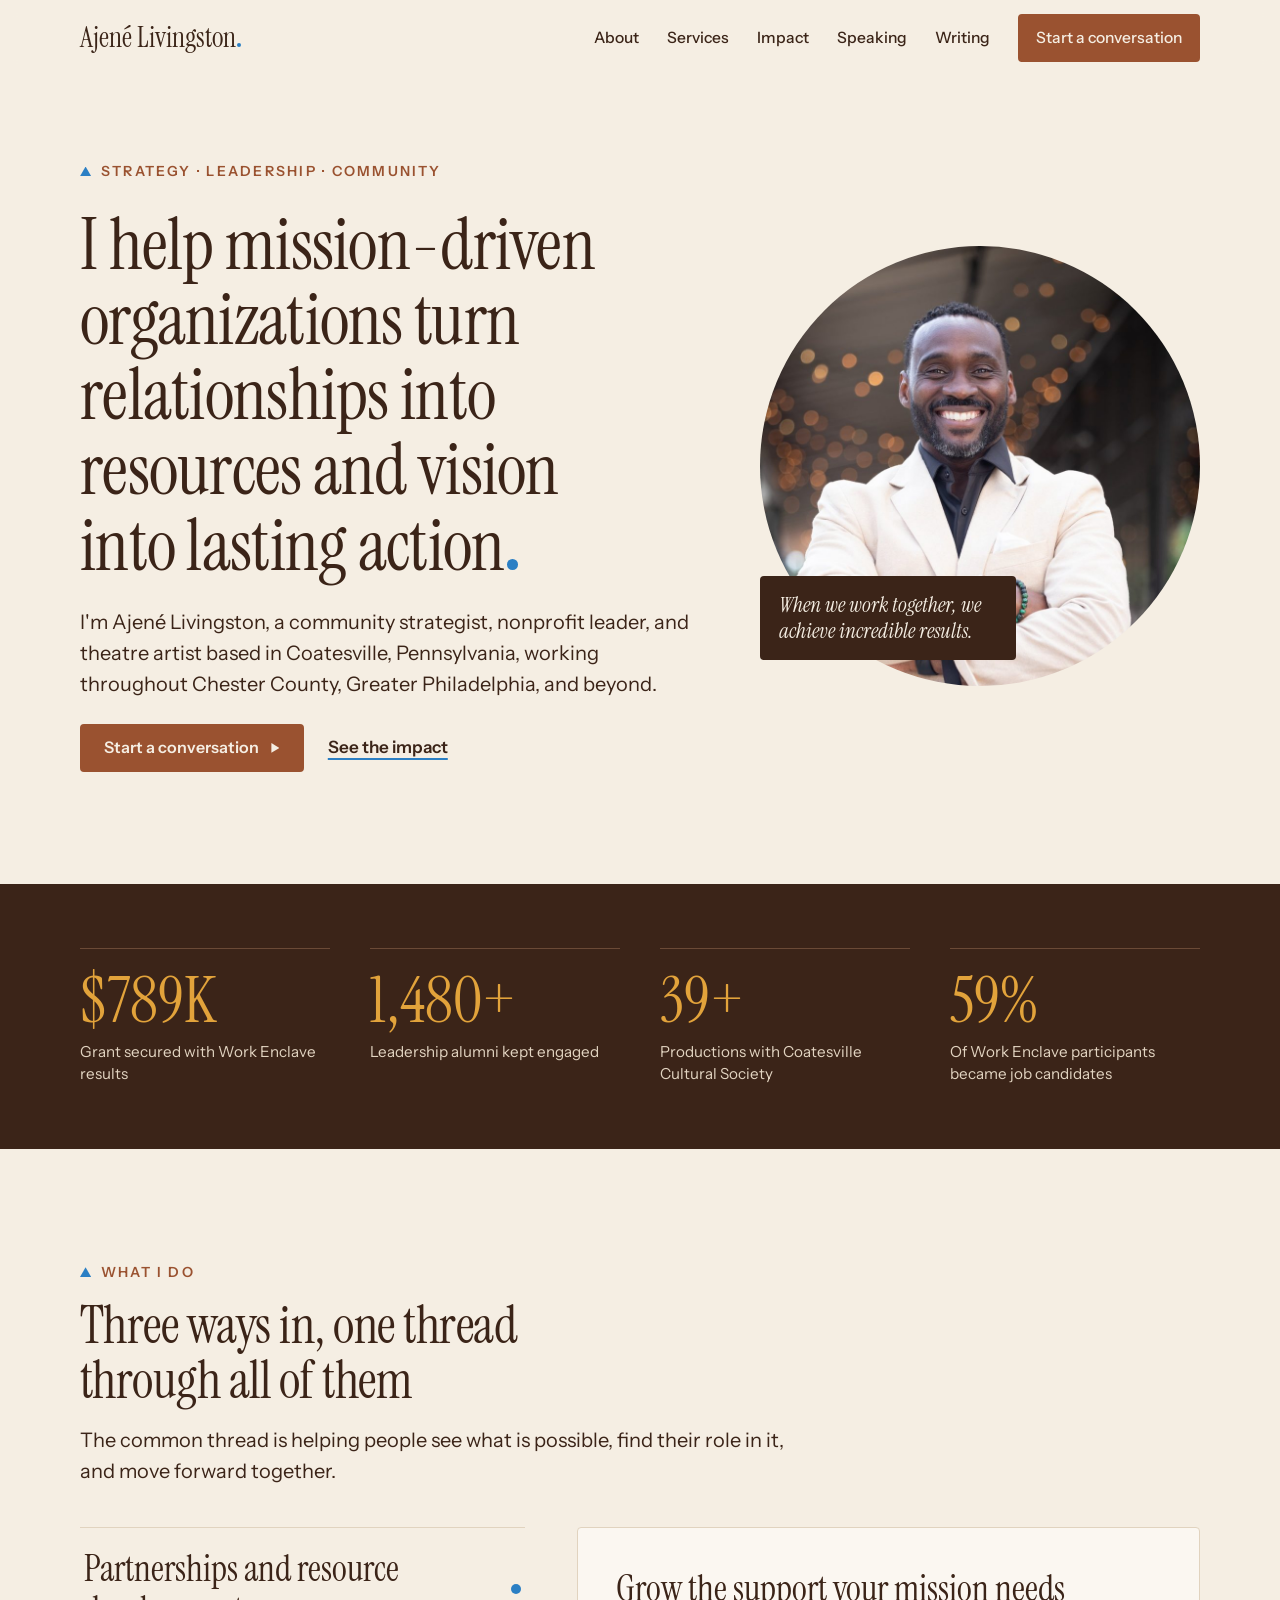
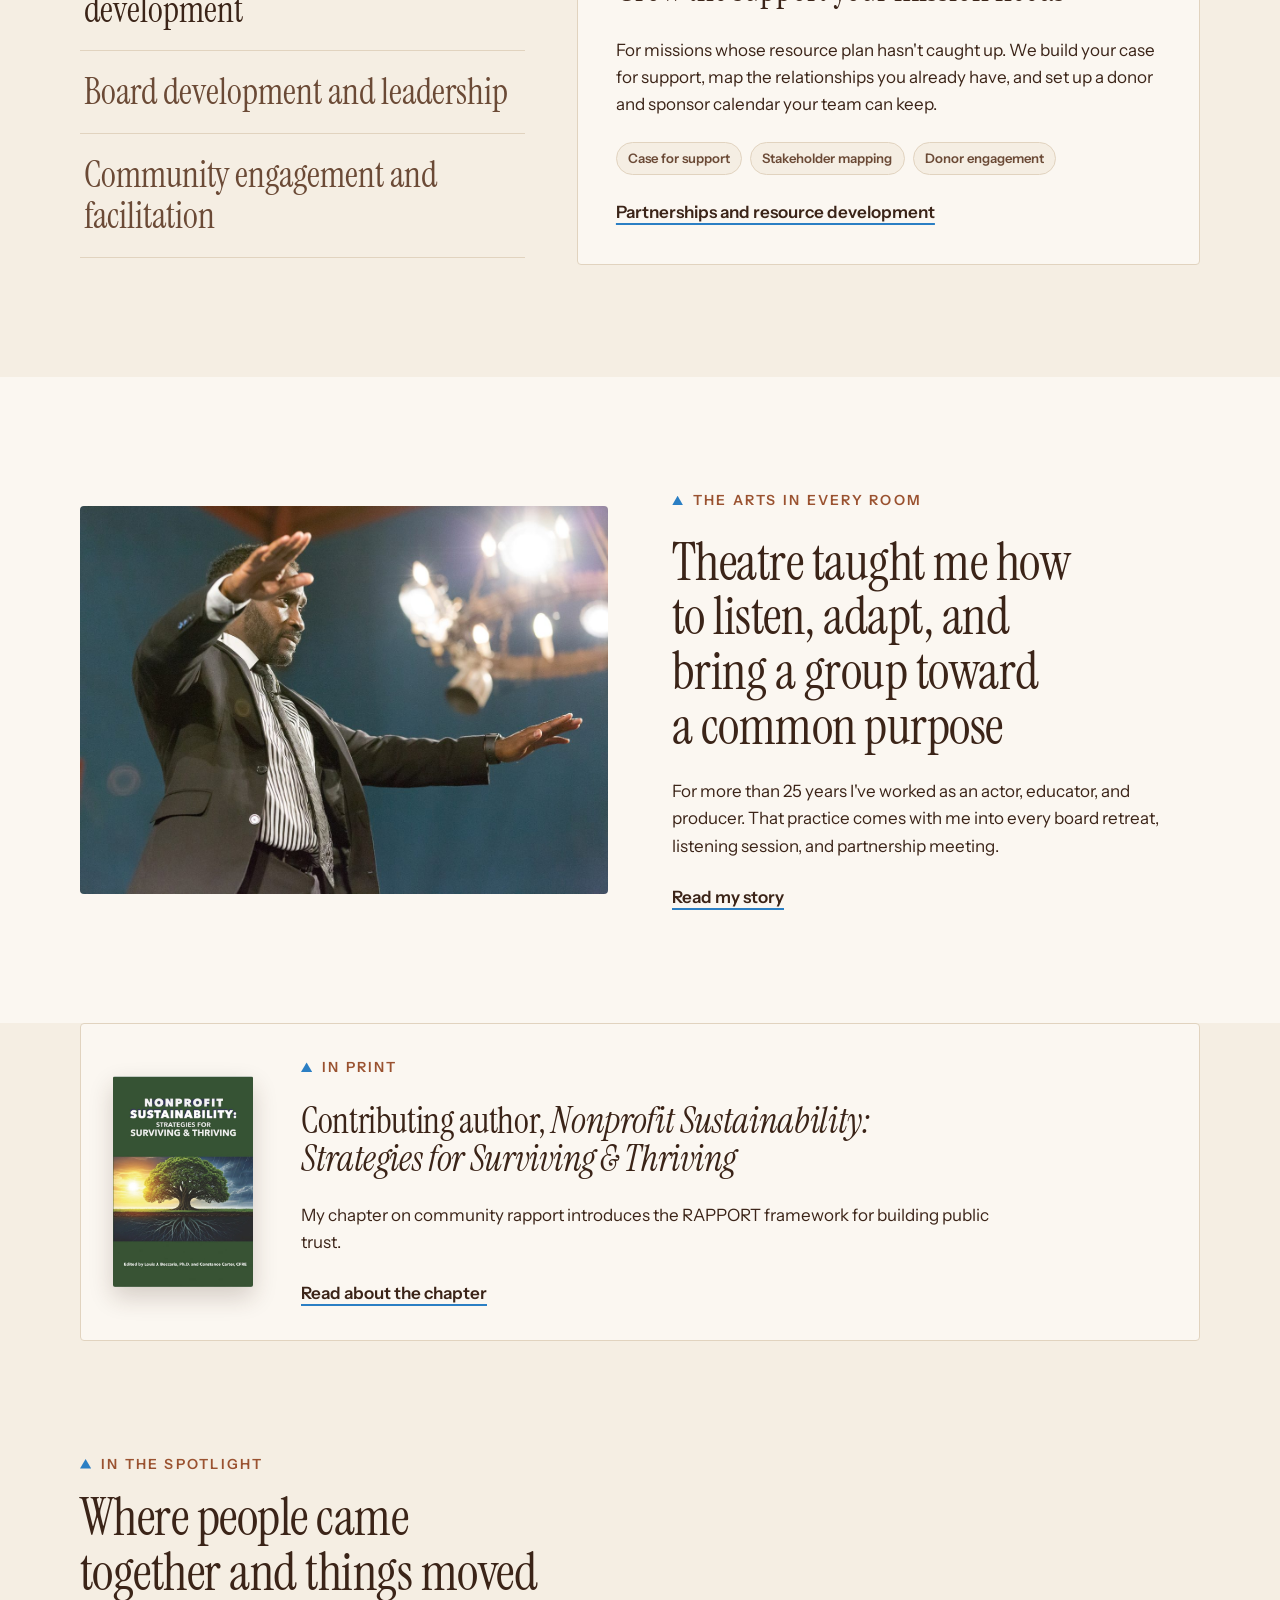
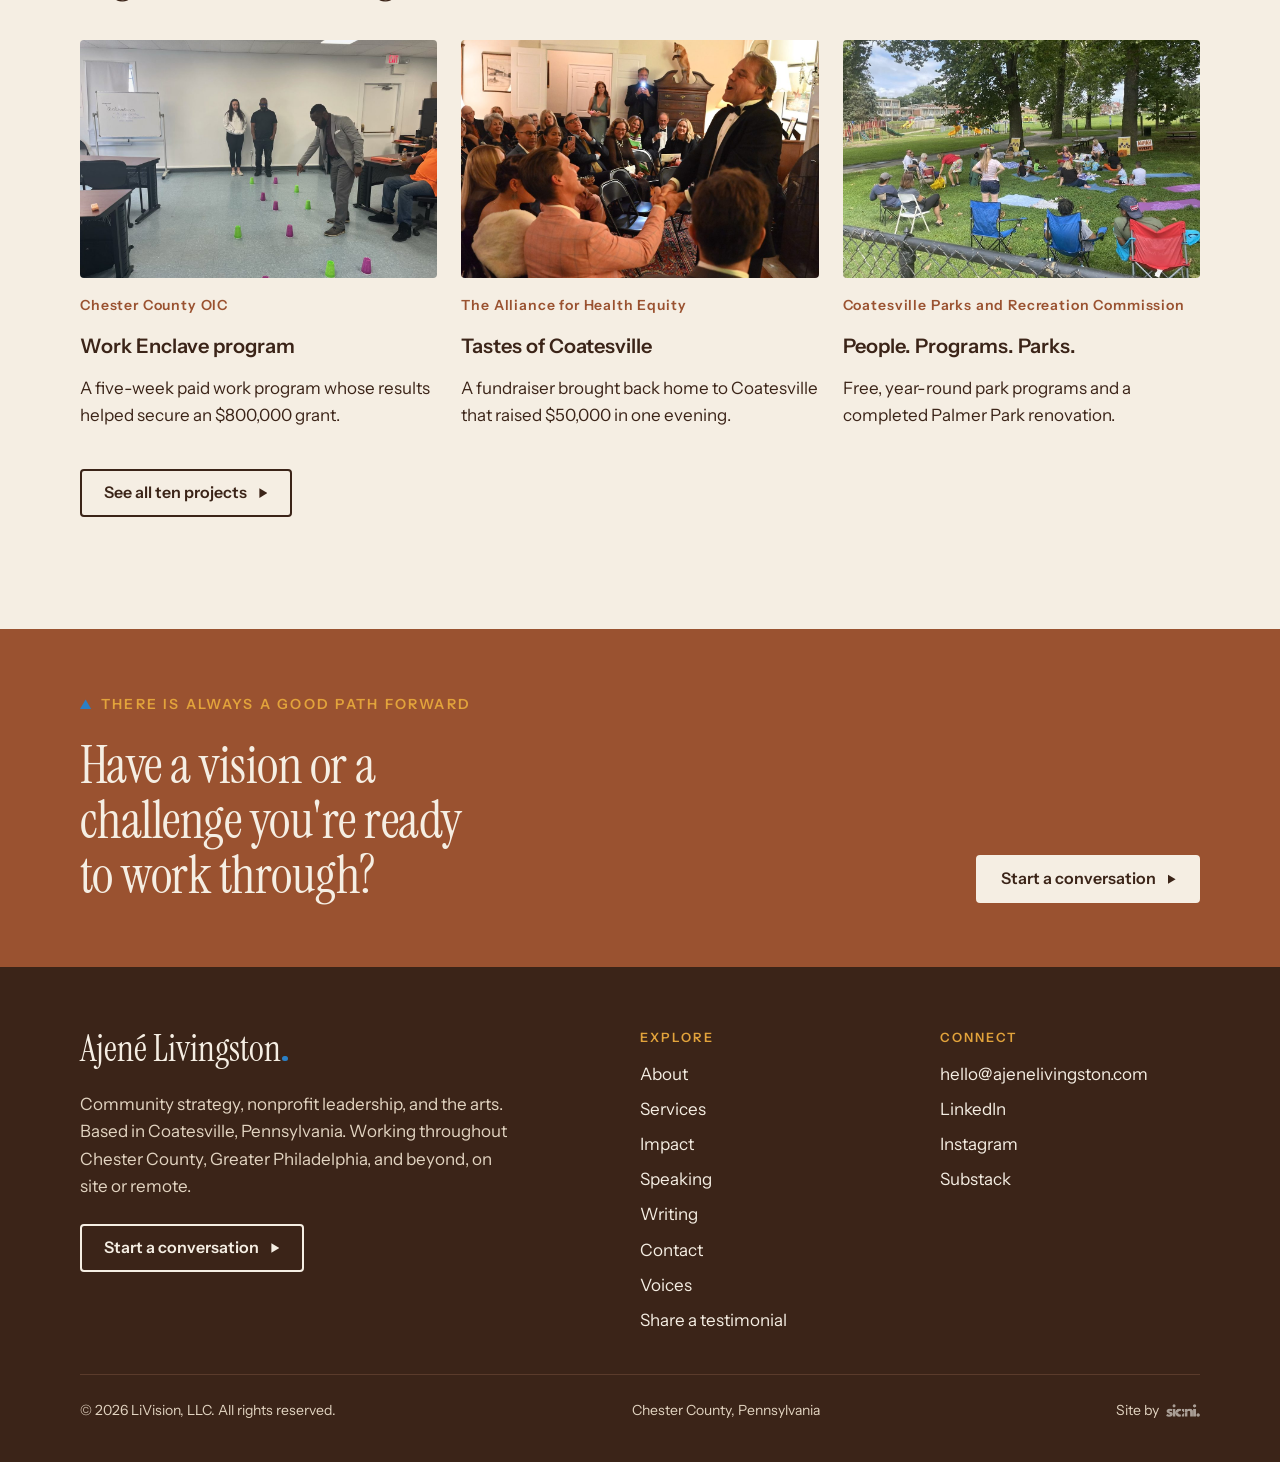
==== commit 138dd890: "Board service logos, America250 reading still, new Services hero, Impact count matches the featured " ====
--- a/index.html
+++ b/index.html
@@ -18,7 +18,7 @@
 <link rel="preconnect" href="https://fonts.googleapis.com">
 <link rel="preconnect" href="https://fonts.gstatic.com" crossorigin>
 <link rel="stylesheet" href="https://fonts.googleapis.com/css2?family=Instrument+Sans:wght@400;500;600;700&amp;family=Instrument+Serif:ital@0;1&amp;display=swap">
-<link rel="stylesheet" href="assets/styles.css?v=20261022e">
+<link rel="stylesheet" href="assets/styles.css?v=20261022f">
 <script type="application/ld+json">
 {
   "@context": "https://schema.org",
@@ -278,7 +278,7 @@
     </div>
   </div>
 </footer>
-<script src="assets/site.js?v=20261022e" defer></script>
-<script src="assets/testimonials.js?v=20261022e" defer></script>
+<script src="assets/site.js?v=20261022f" defer></script>
+<script src="assets/testimonials.js?v=20261022f" defer></script>
 </body>
 </html>
--- a/assets/styles.css
+++ b/assets/styles.css
@@ -842,3 +842,7 @@
 .tcard__body a { color: inherit; }
 /* Home Voices rail sits beside its heading, like a single voice does */
 @media (min-width: 861px) { .t-layout:has(.rail--always) { grid-template-columns: minmax(0, 5fr) minmax(0, 7fr); gap: clamp(2rem, 5vw, 5rem); align-items: start; } }
+/* Board service: the organizations' own logos on a white panel */
+.pcard__logos { display: grid; grid-template-columns: repeat(3, minmax(0, 1fr)); align-items: center; justify-items: center; gap: clamp(0.75rem, 2vw, 1.25rem); padding: clamp(1rem, 3vw, 1.75rem); background: #fff; border-bottom: 1px solid var(--line); }
+.pcard__logos img { width: 100%; max-height: 7rem; object-fit: contain; }
+.pcard__logos img[src*="ymca"] { max-height: 3.25rem; }
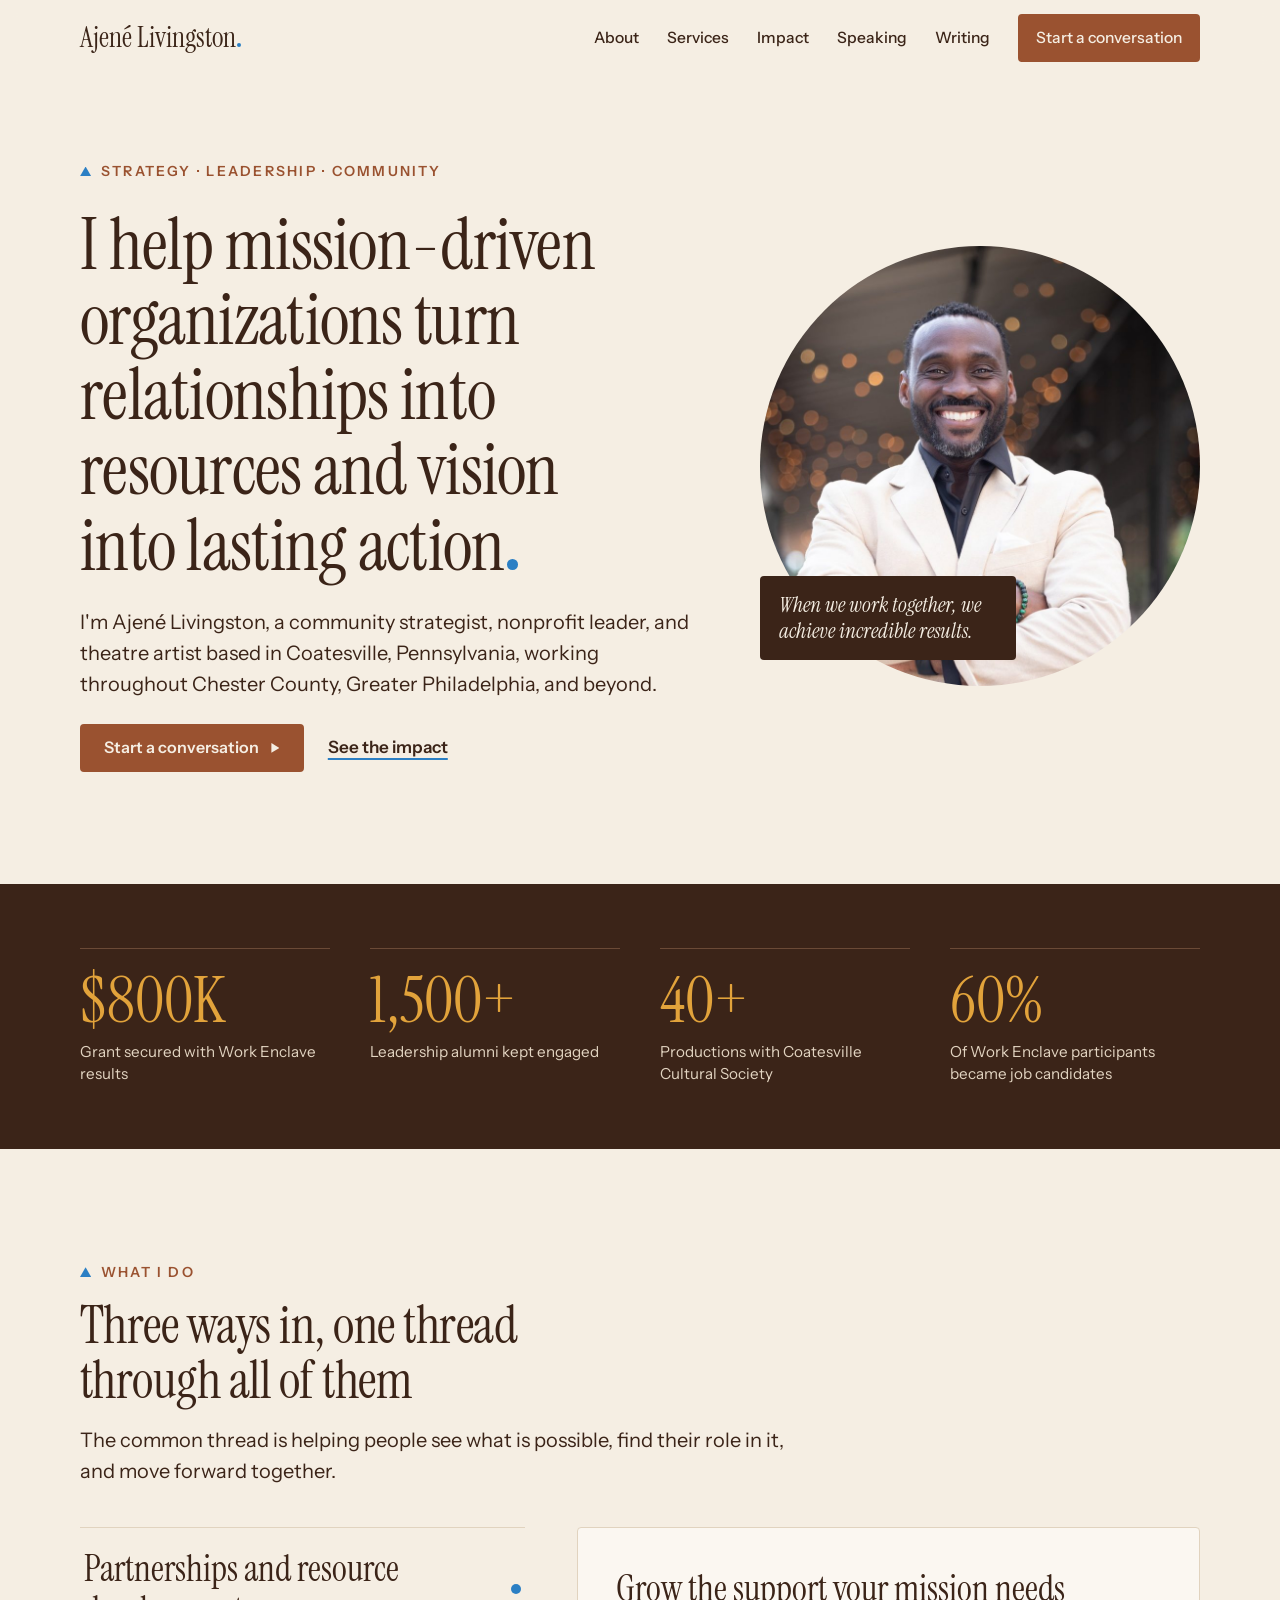
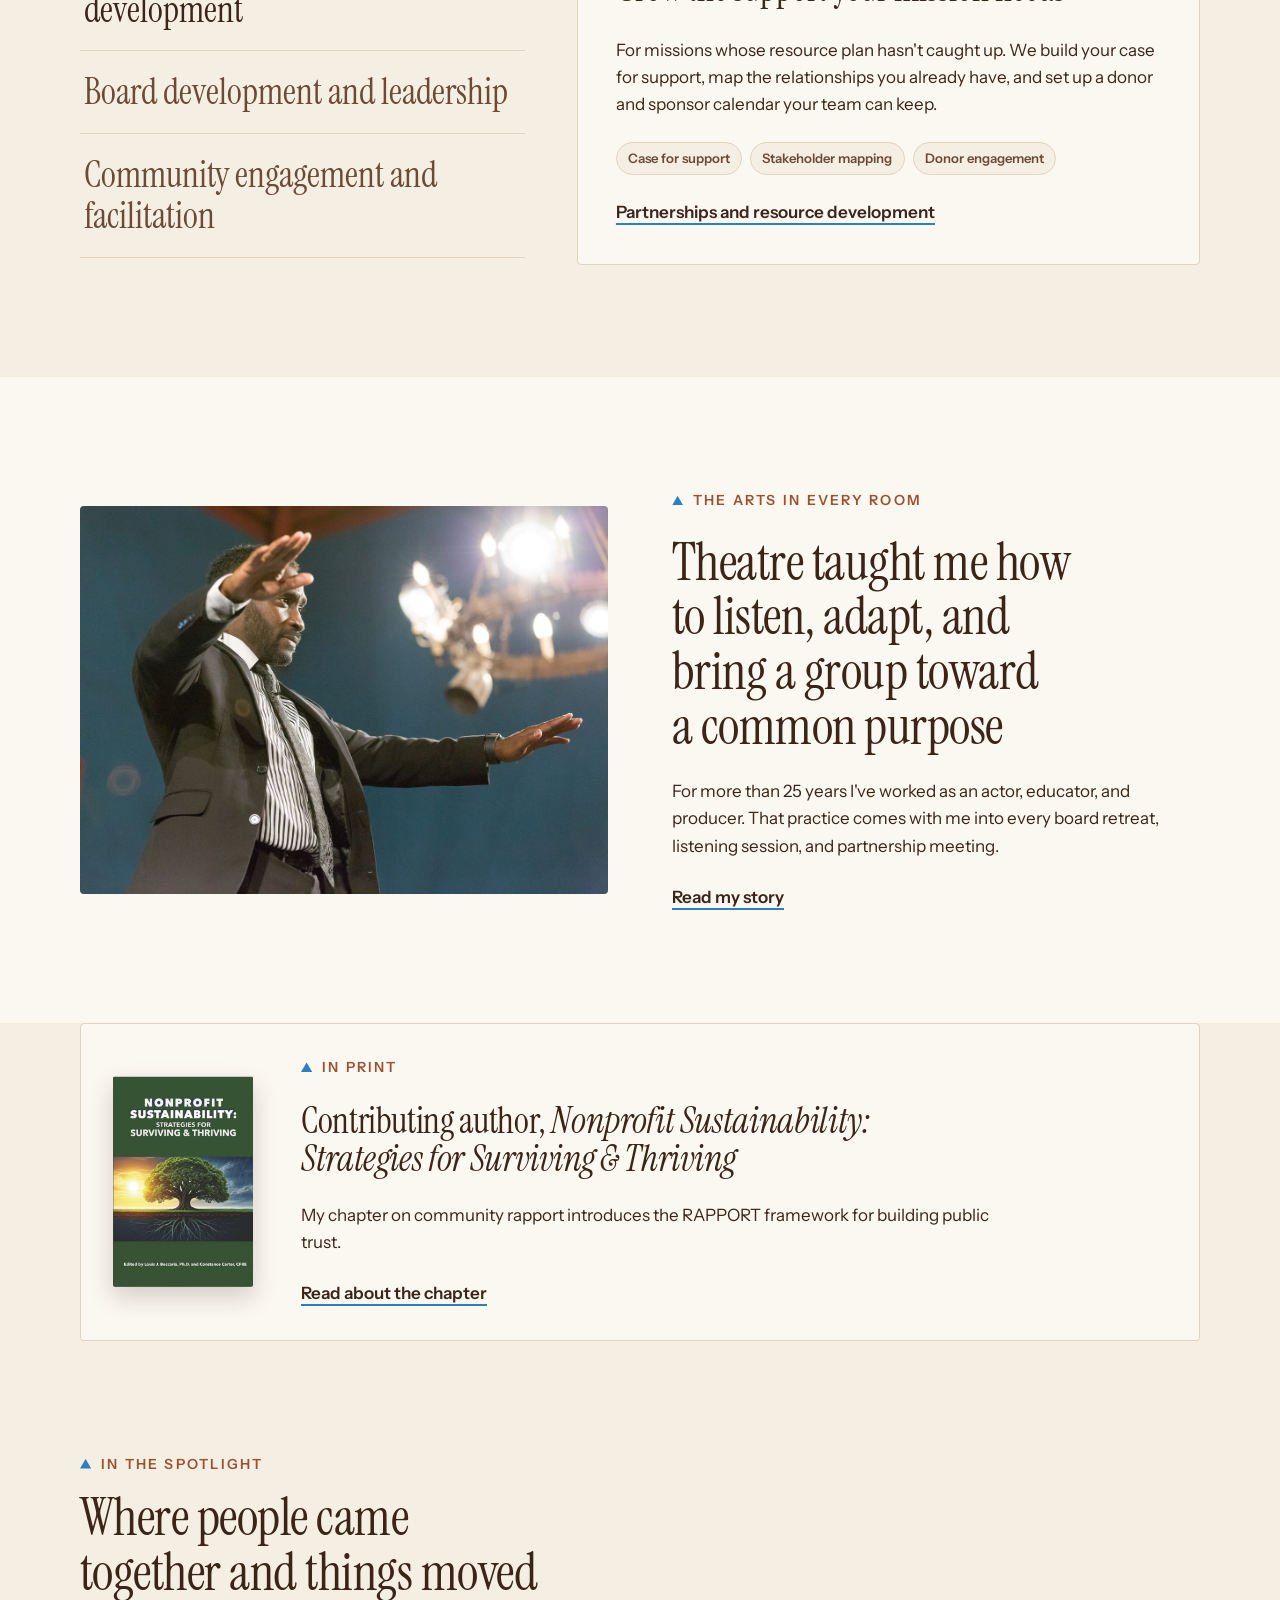
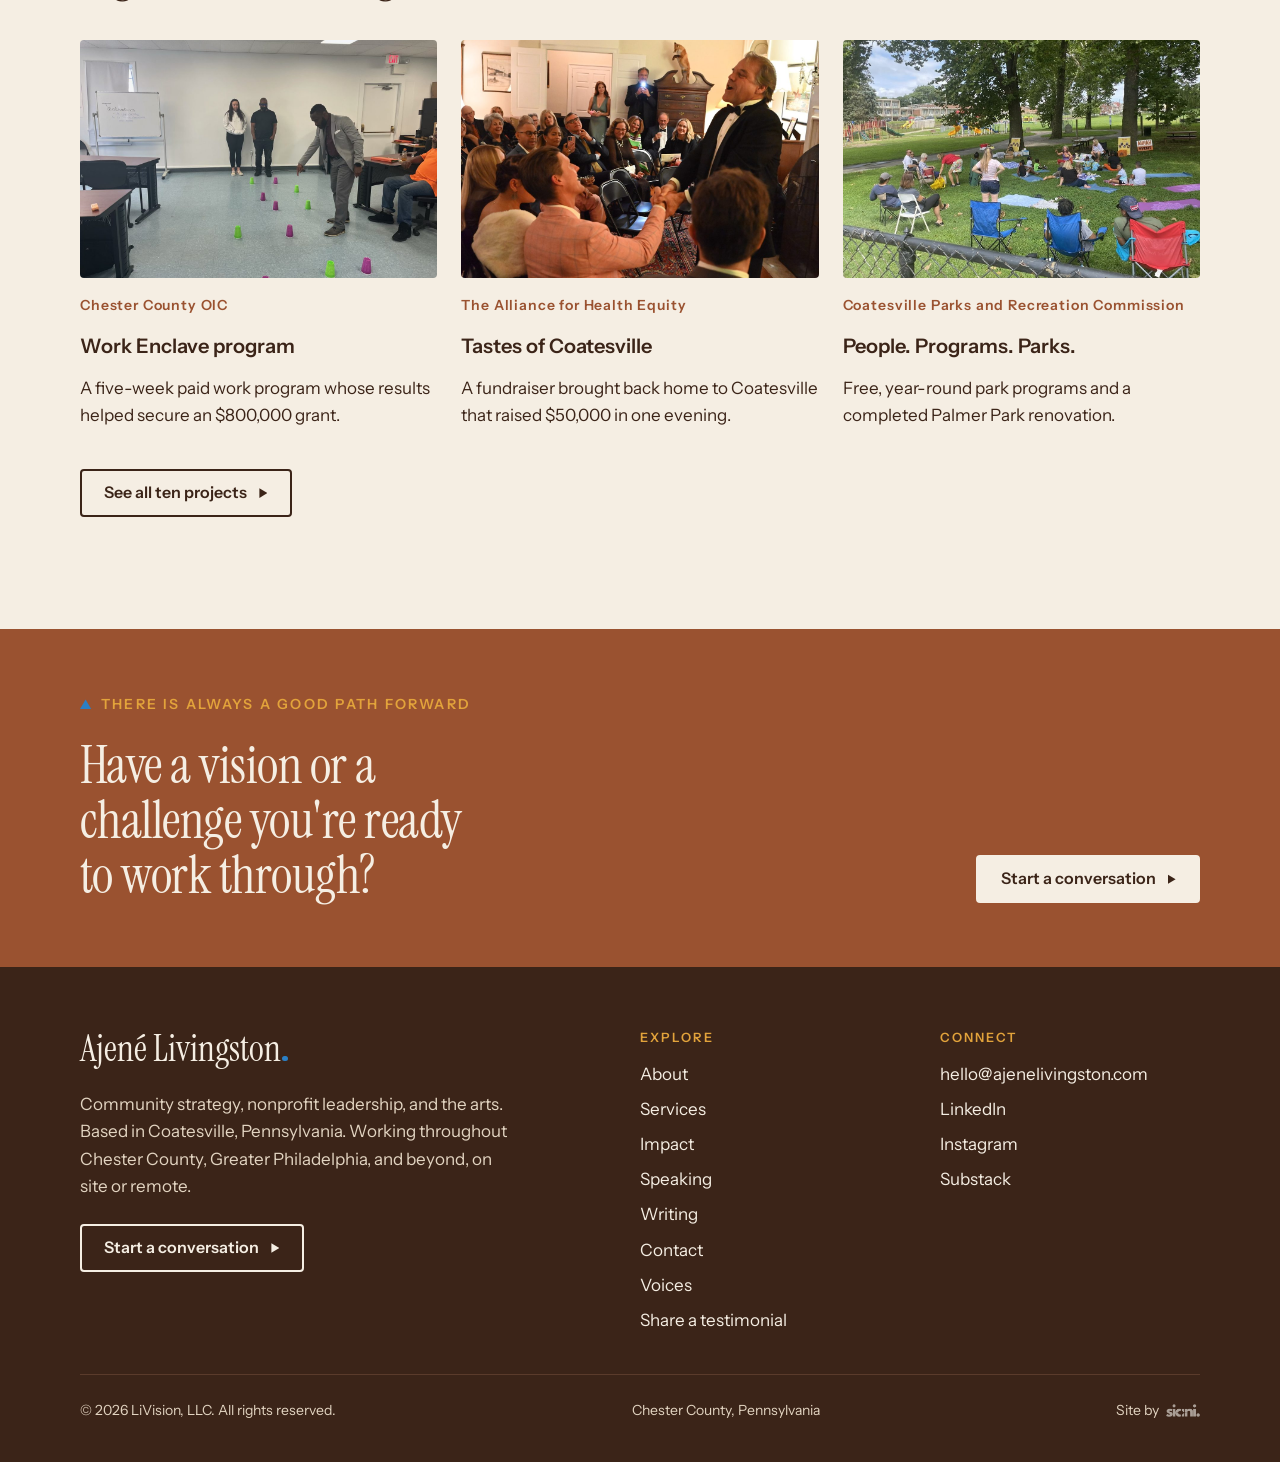
==== commit b689e0fb: "About: Coatesville YMCA named, photo credit for the Chester County Reads still Co-Authored-By: Claud" ====
--- a/index.html
+++ b/index.html
@@ -18,7 +18,7 @@
 <link rel="preconnect" href="https://fonts.googleapis.com">
 <link rel="preconnect" href="https://fonts.gstatic.com" crossorigin>
 <link rel="stylesheet" href="https://fonts.googleapis.com/css2?family=Instrument+Sans:wght@400;500;600;700&amp;family=Instrument+Serif:ital@0;1&amp;display=swap">
-<link rel="stylesheet" href="assets/styles.css?v=20261022f">
+<link rel="stylesheet" href="assets/styles.css?v=20261022g">
 <script type="application/ld+json">
 {
   "@context": "https://schema.org",
@@ -278,7 +278,7 @@
     </div>
   </div>
 </footer>
-<script src="assets/site.js?v=20261022f" defer></script>
-<script src="assets/testimonials.js?v=20261022f" defer></script>
+<script src="assets/site.js?v=20261022g" defer></script>
+<script src="assets/testimonials.js?v=20261022g" defer></script>
 </body>
 </html>
--- a/assets/styles.css
+++ b/assets/styles.css
@@ -846,3 +846,5 @@
 .pcard__logos { display: grid; grid-template-columns: repeat(3, minmax(0, 1fr)); align-items: center; justify-items: center; gap: clamp(0.75rem, 2vw, 1.25rem); padding: clamp(1rem, 3vw, 1.75rem); background: #fff; border-bottom: 1px solid var(--line); }
 .pcard__logos img { width: 100%; max-height: 7rem; object-fit: contain; }
 .pcard__logos img[src*="ymca"] { max-height: 3.25rem; }
+.pcard__credit { font-size: 0.75rem; line-height: 1.4; color: var(--muted); padding-top: 0.6rem; border-top: 1px solid var(--line); margin-top: 0.4rem; }
+.pcard__credit cite { font-style: italic; }
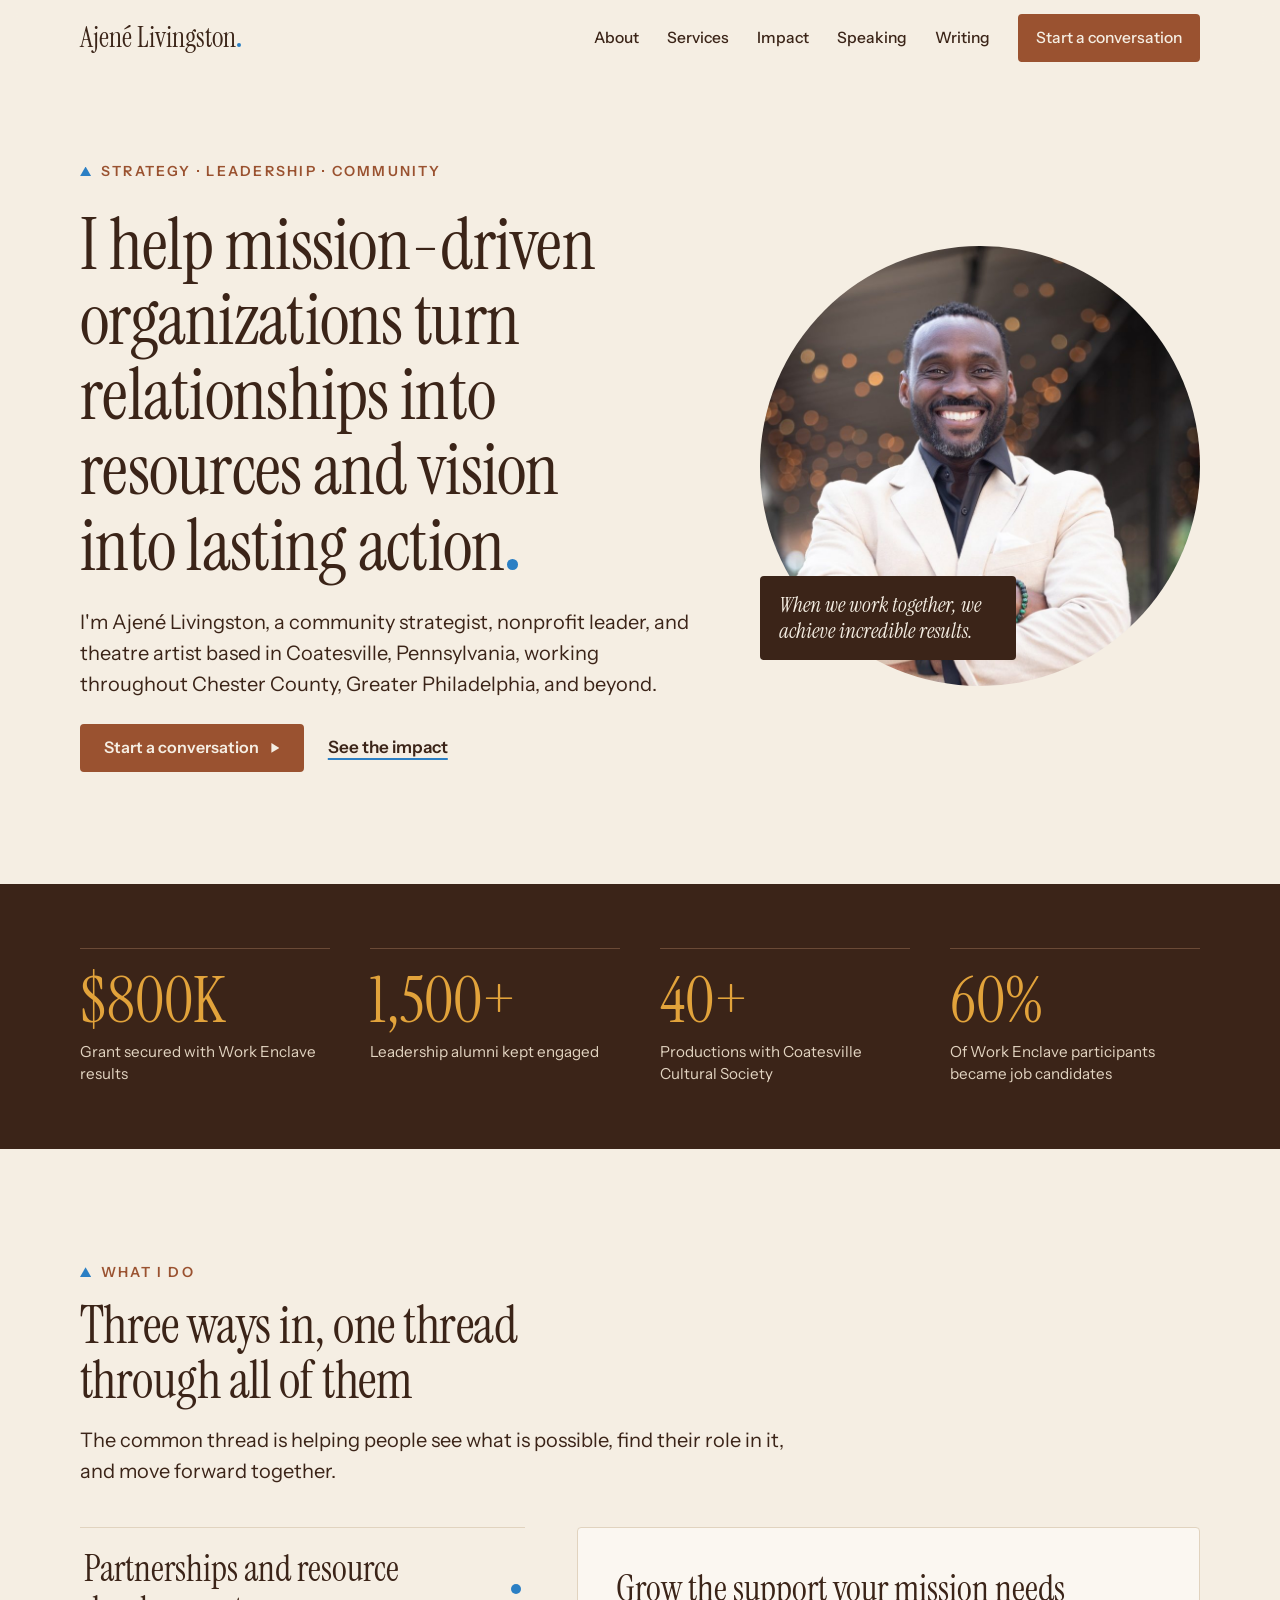
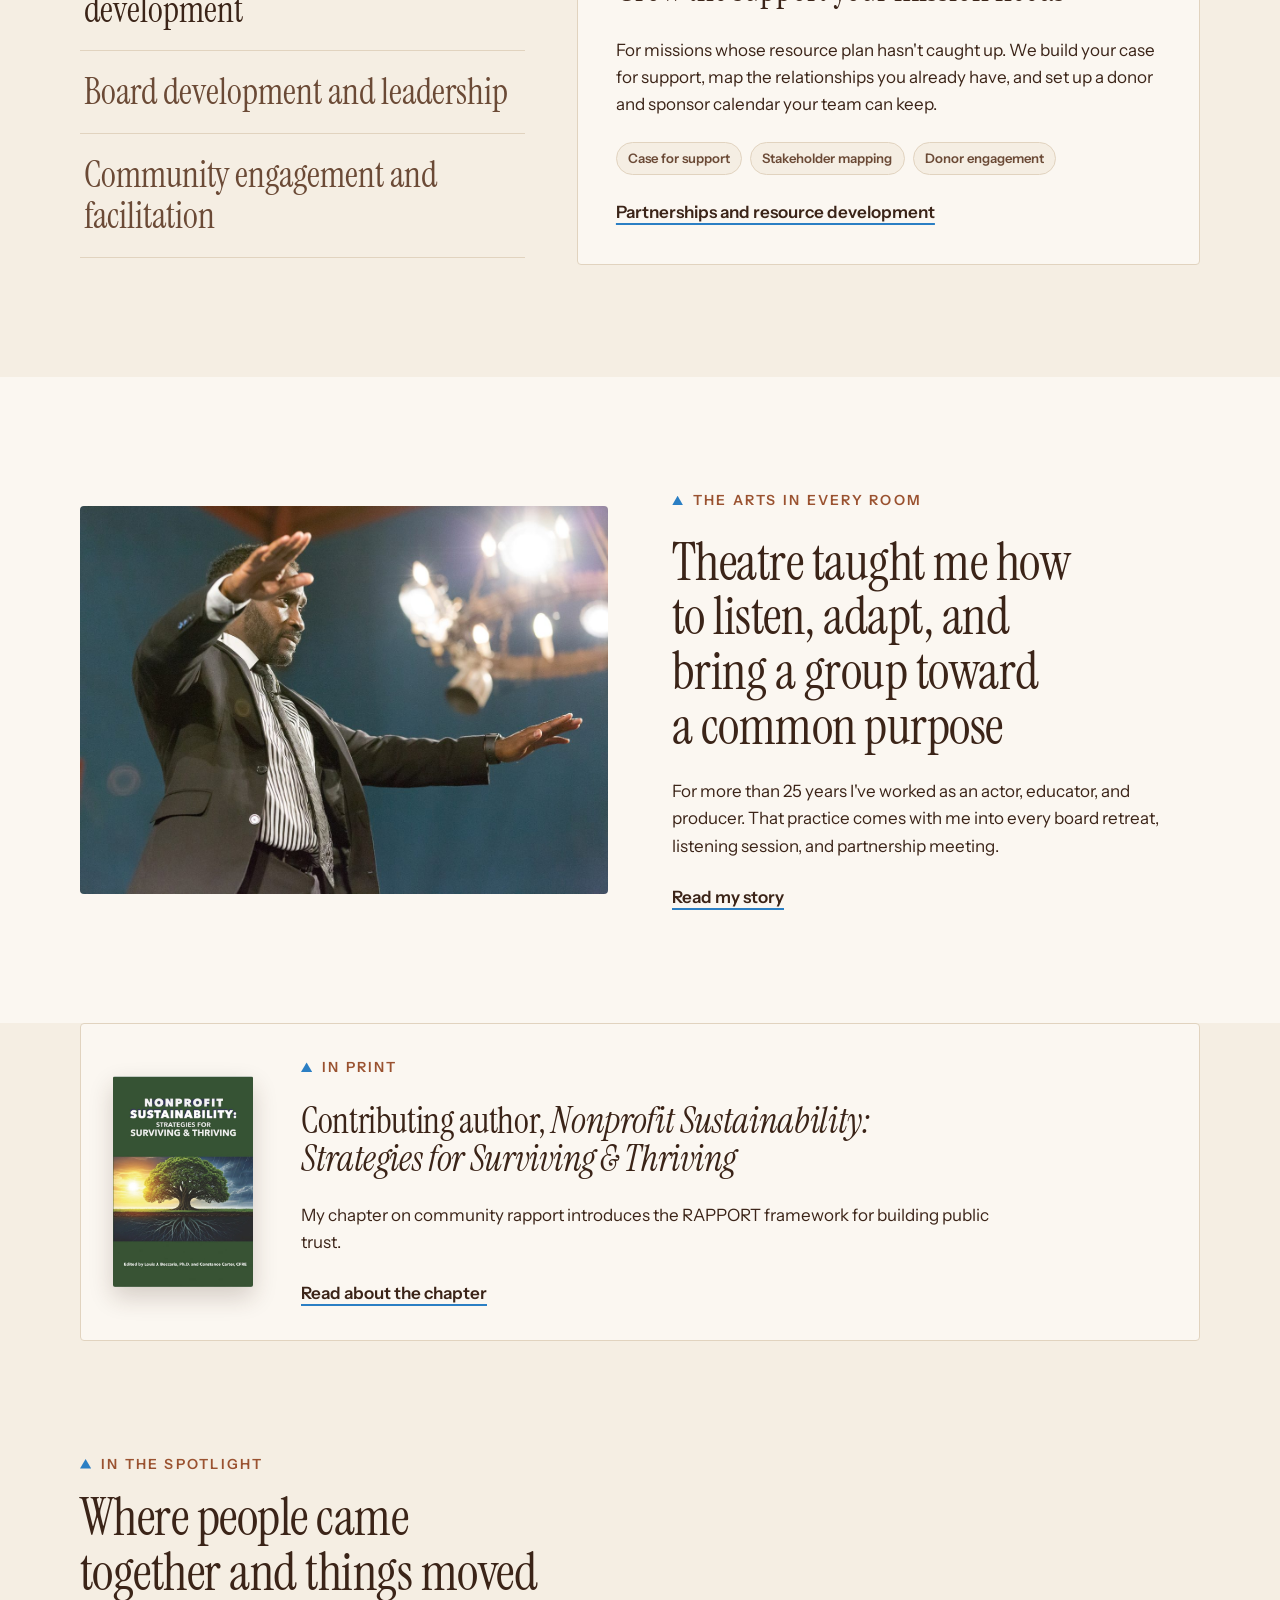
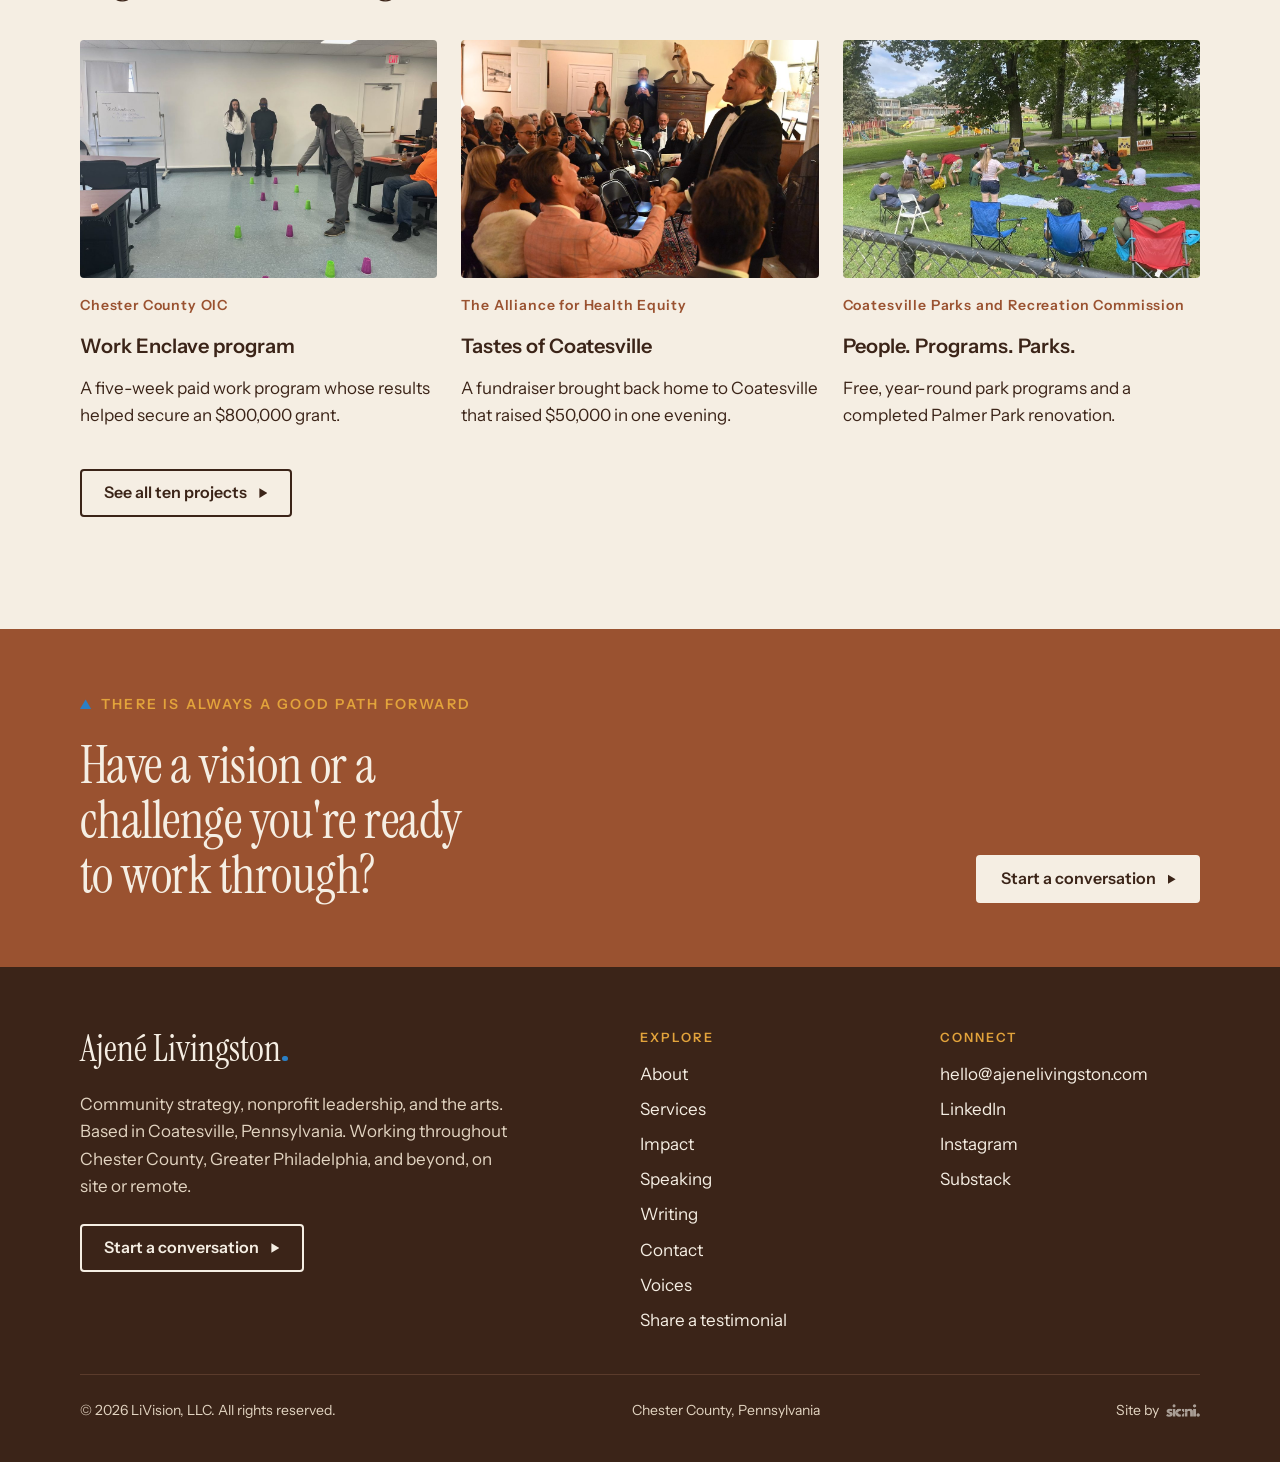
==== commit 790dd5e2: "Remove stray list bullets from card grids and rails Co-Authored-By: Claude Opus 5.5 <noreply@anthrop" ====
--- a/index.html
+++ b/index.html
@@ -18,7 +18,7 @@
 <link rel="preconnect" href="https://fonts.googleapis.com">
 <link rel="preconnect" href="https://fonts.gstatic.com" crossorigin>
 <link rel="stylesheet" href="https://fonts.googleapis.com/css2?family=Instrument+Sans:wght@400;500;600;700&amp;family=Instrument+Serif:ital@0;1&amp;display=swap">
-<link rel="stylesheet" href="assets/styles.css?v=20261022g">
+<link rel="stylesheet" href="assets/styles.css?v=20261022h">
 <script type="application/ld+json">
 {
   "@context": "https://schema.org",
@@ -278,7 +278,7 @@
     </div>
   </div>
 </footer>
-<script src="assets/site.js?v=20261022g" defer></script>
-<script src="assets/testimonials.js?v=20261022g" defer></script>
+<script src="assets/site.js?v=20261022h" defer></script>
+<script src="assets/testimonials.js?v=20261022h" defer></script>
 </body>
 </html>
--- a/assets/styles.css
+++ b/assets/styles.css
@@ -848,3 +848,4 @@
 .pcard__logos img[src*="ymca"] { max-height: 3.25rem; }
 .pcard__credit { font-size: 0.75rem; line-height: 1.4; color: var(--muted); padding-top: 0.6rem; border-top: 1px solid var(--line); margin-top: 0.4rem; }
 .pcard__credit cite { font-style: italic; }
+.card-grid, .rail { list-style: none; padding-left: 0; }
